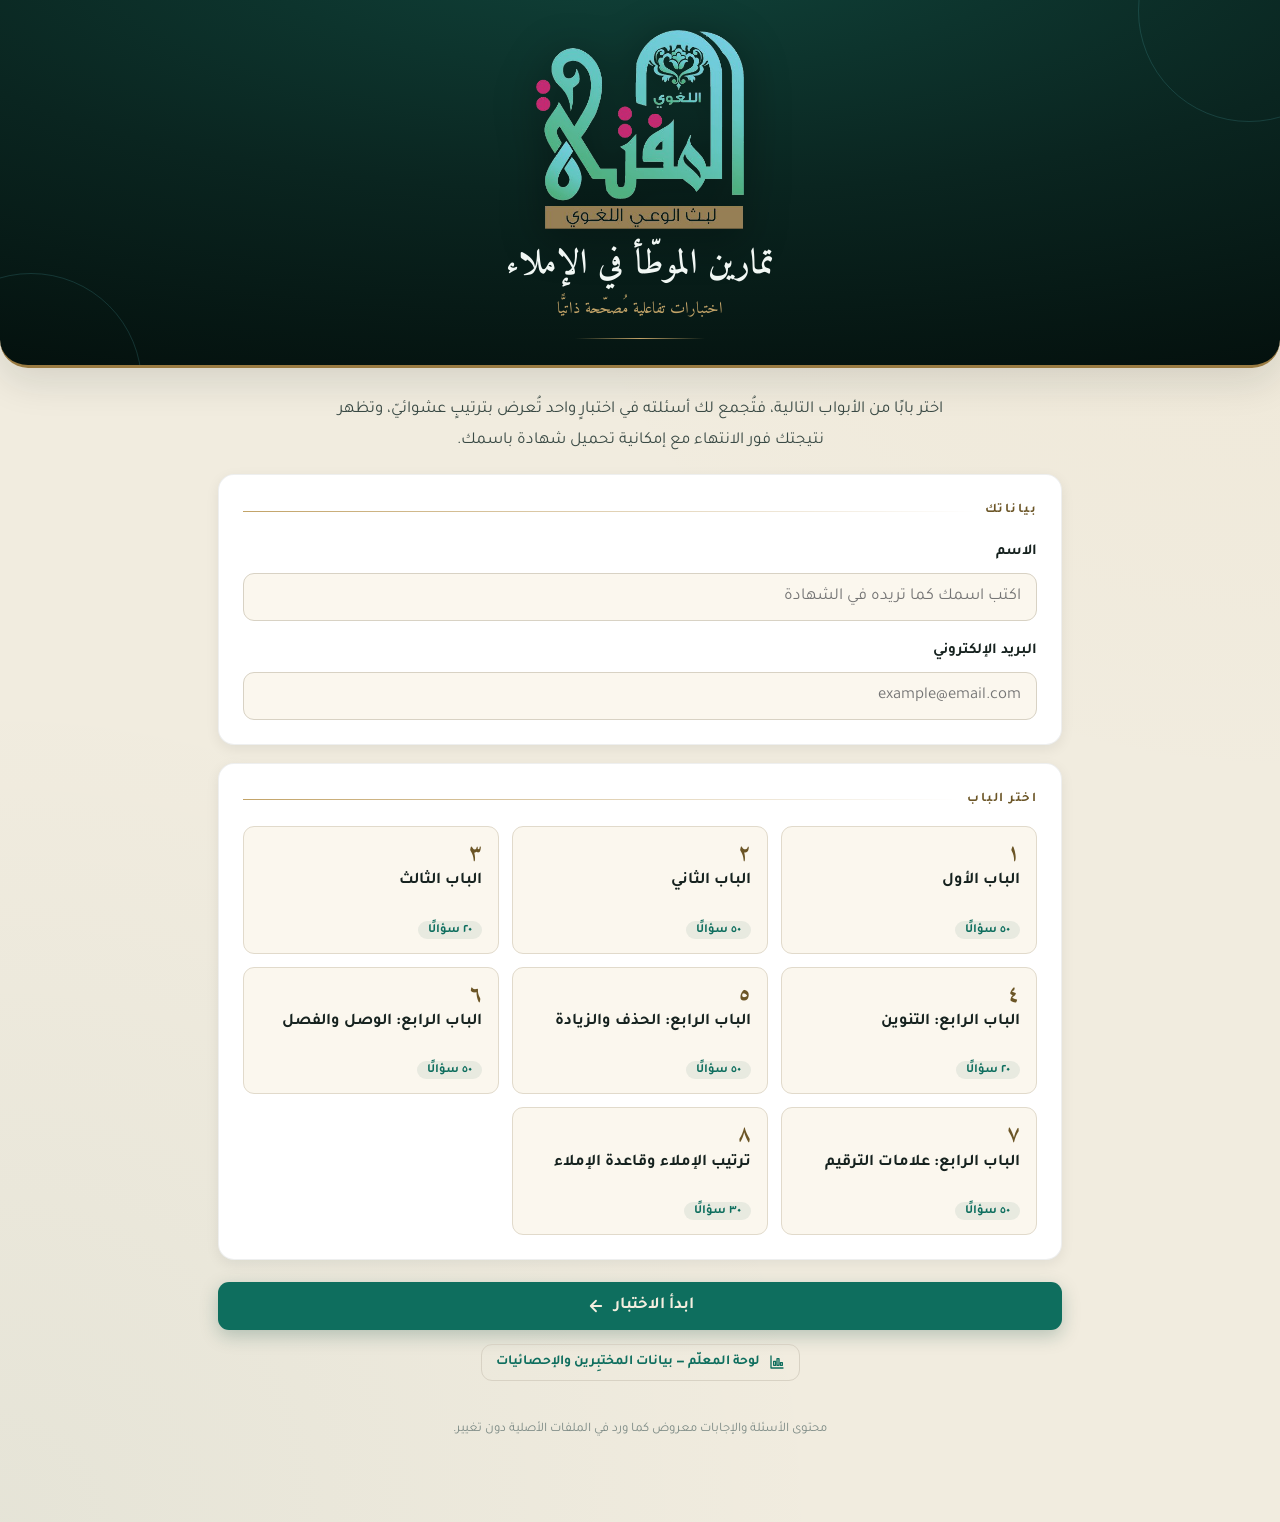
==== index.html @ 59837f28 "Surface cloud save failures and retry unsent results saveAttempt ignored HTTP errors from Supabase (" ====
<!DOCTYPE html>
<html lang="ar" dir="rtl">
<head>
<meta charset="UTF-8">
<meta name="viewport" content="width=device-width, initial-scale=1.0">
<title>اختبارات الموطأ في الإملاء</title>
<link rel="preconnect" href="https://fonts.googleapis.com">
<link rel="preconnect" href="https://fonts.gstatic.com" crossorigin>
<link href="https://fonts.googleapis.com/css2?family=Amiri:ital,wght@0,400;0,700;1,400&family=Tajawal:wght@300;400;500;700;800&display=swap" rel="stylesheet">
<style>
:root{
  --ink:#16221F; --ink-soft:#3A4A45; --muted:#7C8A85;
  --paper:#F1ECDF; --paper-2:#EAE3D2;
  --card:#FFFFFF; --card-warm:#FBF7EE;
  --teal:#0E6E5E; --teal-deep:#0A4D42; --teal-bright:#3BB6B0; --teal-line:rgba(91,196,200,.18);
  --gold:#9A7B42; --gold-soft:#C2A368; --gold-deep:#6B5526;
  --pink:#C2185B; --pink-soft:#E84C8A; --pink-deep:#9C1450;
  --correct:#1E7A52; --correct-bg:#E7F3EC; --correct-line:#BFE0CC;
  --wrong:#B23A30; --wrong-bg:#F8E9E7; --wrong-line:#EBC9C4;
  --ring:rgba(59,182,176,.40);
  --shadow-s:0 4px 14px rgba(16,34,30,.07);
  --shadow-m:0 14px 38px rgba(16,34,30,.12);
  --r:16px; --r-s:11px;
  --font-ui:'Tajawal',system-ui,'Segoe UI',Tahoma,Arial,sans-serif;
  --font-disp:'Amiri','Tajawal',Georgia,serif;
}
*{box-sizing:border-box;margin:0;padding:0}
html{scroll-behavior:smooth}
body{
  font-family:var(--font-ui); background:var(--paper); color:var(--ink);
  line-height:1.85; -webkit-font-smoothing:antialiased; min-height:100vh;
  background-image:radial-gradient(circle at 100% 0,rgba(185,138,46,.05),transparent 40%),radial-gradient(circle at 0 100%,rgba(14,74,64,.05),transparent 42%);
}
.wrap{max-width:880px;margin:0 auto;padding:0 18px 80px}
.screen{display:none;animation:fade .45s ease}
.screen.active{display:block}
@keyframes fade{from{opacity:0;transform:translateY(10px)}to{opacity:1;transform:none}}
@keyframes pop{from{opacity:0;transform:scale(.96)}to{opacity:1;transform:none}}

/* ===== الترويسة / الهيدر المُذهّب ===== */
.masthead{
  background:radial-gradient(120% 130% at 50% -15%,#10433A 0%,#0A2520 52%,#04100D 100%);
  color:#EAF3F0; border-radius:0 0 28px 28px; padding:30px 22px 26px;
  text-align:center; position:relative; overflow:hidden; box-shadow:var(--shadow-m);
  border-bottom:3px solid var(--gold);
}
.masthead::before,.masthead::after{
  content:""; position:absolute; width:220px; height:220px; border:1px solid var(--teal-line);
  border-radius:50%; top:-100px; pointer-events:none;
}
.masthead::before{right:-80px}.masthead::after{left:-80px;top:auto;bottom:-130px}
.brand-logo{width:min(208px,52vw);height:auto;display:block;margin:0 auto 14px;position:relative;z-index:2;filter:drop-shadow(0 8px 22px rgba(0,0,0,.45))}
.masthead h1{font-family:var(--font-disp);font-weight:700;font-size:clamp(1.5rem,4.6vw,2.15rem);letter-spacing:.5px;line-height:1.3;position:relative;z-index:2;color:#F1F7F4}
.masthead .sub{font-family:var(--font-disp);font-size:1.02rem;color:var(--gold-soft);margin-top:6px;position:relative;z-index:2}
.rule-gold{width:130px;height:1px;background:linear-gradient(90deg,transparent,var(--gold-soft),transparent);margin:14px auto 0;position:relative;z-index:2}

/* ===== البطاقات العامة ===== */
.card{background:var(--card);border:1px solid rgba(16,34,30,.07);border-radius:var(--r);box-shadow:var(--shadow-s);padding:24px}
.card+.card{margin-top:18px}
.intro{margin:26px 0 18px;font-size:1.05rem;color:var(--ink-soft);text-align:center;max-width:620px;margin-inline:auto}
.eyebrow{font-size:.82rem;font-weight:700;color:var(--gold-deep);letter-spacing:1.5px;text-transform:none;display:flex;align-items:center;gap:9px;margin-bottom:14px}
.eyebrow::after{content:"";flex:1;height:1px;background:linear-gradient(90deg,var(--gold-soft),transparent)}

/* ===== الحقول ===== */
.field{margin-bottom:16px}
.field:last-child{margin-bottom:0}
.field label{display:block;font-weight:700;font-size:.95rem;margin-bottom:7px;color:var(--ink)}
.field input{
  width:100%;font-family:var(--font-ui);font-size:1.05rem;padding:13px 15px;border:1.5px solid #D8D2C4;
  border-radius:var(--r-s);background:var(--card-warm);color:var(--ink);transition:border-color .2s,box-shadow .2s;
}
.field input:focus{outline:none;border-color:var(--gold);box-shadow:0 0 0 4px var(--ring);background:#fff}
.field input.invalid{border-color:var(--wrong);background:var(--wrong-bg)}
.err{color:var(--wrong);font-size:.85rem;margin-top:6px;display:none;font-weight:500}
.err.show{display:block}

/* ===== شبكة الأبواب ===== */
.chapters{display:grid;grid-template-columns:repeat(auto-fill,minmax(230px,1fr));gap:13px;margin-top:6px}
.chapter{
  text-align:right;border:1.5px solid #E1DACB;background:var(--card-warm);border-radius:var(--r-s);
  padding:16px 16px 14px;cursor:pointer;transition:.2s;position:relative;font-family:var(--font-ui);
}
.chapter:hover{border-color:var(--gold-soft);transform:translateY(-2px);box-shadow:var(--shadow-s)}
.chapter:focus-visible{outline:none;border-color:var(--gold);box-shadow:0 0 0 4px var(--ring)}
.chapter.sel{border-color:var(--teal);background:#fff;box-shadow:0 0 0 3px rgba(14,74,64,.12)}
.chapter .idx{font-family:var(--font-disp);font-size:1.4rem;color:var(--gold-deep);font-weight:700;line-height:1}
.chapter .ttl{font-weight:700;font-size:1.02rem;margin:7px 0 9px;color:var(--ink);min-height:2.4em;display:flex;align-items:flex-start}
.chapter .meta{font-size:.84rem;color:var(--muted);display:flex;gap:8px;flex-wrap:wrap;align-items:center}
.pill{display:inline-flex;align-items:center;gap:4px;background:rgba(14,74,64,.08);color:var(--teal);border-radius:20px;padding:2px 10px;font-size:.78rem;font-weight:700}
.pill.gold{background:rgba(185,138,46,.12);color:var(--gold-deep)}
.chapter .check{position:absolute;top:12px;left:12px;width:22px;height:22px;border-radius:50%;background:var(--teal);color:#fff;display:none;align-items:center;justify-content:center;font-size:13px}
.chapter.sel .check{display:flex}

/* ===== الأزرار ===== */
.btn{font-family:var(--font-ui);font-weight:700;font-size:1.05rem;border:none;border-radius:var(--r-s);padding:14px 26px;cursor:pointer;transition:.2s;display:inline-flex;align-items:center;justify-content:center;gap:9px}
.btn:disabled{opacity:.45;cursor:not-allowed}
.btn-primary{background:var(--teal);color:#F4EEDF;box-shadow:0 6px 18px rgba(14,74,64,.25)}
.btn-primary:not(:disabled):hover{background:var(--teal-deep);transform:translateY(-2px)}
.btn-gold{background:linear-gradient(135deg,var(--gold) 0%,var(--gold-deep) 100%);color:#fff;box-shadow:0 6px 18px rgba(154,123,66,.3)}
.btn-gold:hover{transform:translateY(-2px);filter:brightness(1.05)}
.btn-pink{background:linear-gradient(135deg,var(--pink-soft) 0%,var(--pink) 58%,var(--pink-deep) 100%);color:#fff;box-shadow:0 6px 18px rgba(194,24,91,.32)}
.btn-pink:not(:disabled):hover{transform:translateY(-2px);filter:brightness(1.05)}
.btn-ghost{background:transparent;color:var(--teal);border:1.5px solid #D8D2C4}
.btn-ghost:not(:disabled):hover{border-color:var(--teal);background:rgba(14,74,64,.05)}
.btn-block{width:100%}
.start-bar{margin-top:22px}

/* ===== شريط الاختبار العلوي ===== */
.exam-top{position:sticky;top:0;z-index:30;background:rgba(241,236,223,.92);backdrop-filter:blur(8px);padding:14px 0 12px;margin:0 -18px 18px;border-bottom:1px solid rgba(16,34,30,.08)}
.exam-top-inner{max-width:880px;margin:0 auto;padding:0 18px}
.exam-top-row{display:flex;align-items:center;justify-content:space-between;gap:12px;margin-bottom:10px}
.exam-name{font-weight:800;color:var(--teal);font-size:1.02rem;display:flex;align-items:center;gap:8px;min-width:0}
.exam-name span{white-space:nowrap;overflow:hidden;text-overflow:ellipsis}
.counter{font-weight:700;color:var(--ink-soft);font-size:.95rem;white-space:nowrap;font-variant-numeric:tabular-nums}
.counter b{color:var(--pink-deep)}
.pbar{height:7px;background:#E1DACB;border-radius:20px;overflow:hidden}
.pbar > i{display:block;height:100%;width:0;background:linear-gradient(90deg,var(--pink-soft),var(--pink));border-radius:20px;transition:width .4s ease}
.palette-toggle{background:transparent;border:1.5px solid #D8D2C4;border-radius:9px;padding:7px 12px;font-family:var(--font-ui);font-weight:700;font-size:.85rem;color:var(--teal);cursor:pointer;display:inline-flex;gap:6px;align-items:center}
.palette-toggle:hover{border-color:var(--teal)}

/* ===== لوحة الأسئلة ===== */
.palette{display:none;background:var(--card);border:1px solid rgba(16,34,30,.08);border-radius:var(--r-s);padding:14px;margin-bottom:16px;box-shadow:var(--shadow-s)}
.palette.open{display:block;animation:pop .25s ease}
.palette-grid{display:grid;grid-template-columns:repeat(auto-fill,minmax(40px,1fr));gap:8px}
.pnum{aspect-ratio:1;border:1.5px solid #DCD6C7;background:var(--card-warm);border-radius:9px;font-family:var(--font-ui);font-weight:700;color:var(--ink-soft);cursor:pointer;font-size:.9rem;transition:.15s}
.pnum:hover{border-color:var(--gold)}
.pnum.done{background:var(--teal);color:#fff;border-color:var(--teal)}
.pnum.cur{box-shadow:0 0 0 3px rgba(194,24,91,.32);border-color:var(--pink)}
.palette-legend{display:flex;gap:16px;margin-top:12px;font-size:.8rem;color:var(--muted);flex-wrap:wrap}
.palette-legend i{display:inline-block;width:13px;height:13px;border-radius:4px;vertical-align:-2px;margin-left:5px}

/* ===== بطاقة السؤال ===== */
.q-card{animation:fade .35s ease}
.q-head{display:flex;align-items:center;gap:10px;margin-bottom:16px;flex-wrap:wrap}
.q-badge{font-size:.78rem;font-weight:700;padding:3px 11px;border-radius:20px}
.q-badge.type{background:#EEE9DC;color:var(--ink-soft)}
.q-text{font-size:1.22rem;font-weight:500;color:var(--ink);line-height:1.95;margin-bottom:22px}
.options{display:flex;flex-direction:column;gap:11px}
.opt{
  display:flex;align-items:center;gap:13px;text-align:right;width:100%;border:1.5px solid #DCD6C7;
  background:var(--card-warm);border-radius:var(--r-s);padding:15px 16px;cursor:pointer;font-family:var(--font-ui);
  font-size:1.06rem;color:var(--ink);transition:.18s;line-height:1.6;
}
.opt:hover{border-color:var(--gold-soft);background:#fff}
.opt:focus-visible{outline:none;border-color:var(--gold);box-shadow:0 0 0 4px var(--ring)}
.opt .mark{flex:0 0 24px;width:24px;height:24px;border:2px solid #C9C2B0;border-radius:50%;display:flex;align-items:center;justify-content:center;transition:.18s}
.opt.sel{border-color:var(--teal);background:#fff;box-shadow:0 0 0 3px rgba(14,74,64,.1)}
.opt.sel .mark{border-color:var(--teal);background:var(--teal)}
.opt.sel .mark::after{content:"";width:9px;height:9px;border-radius:50%;background:#fff}
.opt .txt{flex:1}
.nav{display:flex;gap:12px;margin-top:24px}
.nav .btn{flex:1}

/* ===== النتيجة ===== */
.result-hero{text-align:center;padding:30px 22px}
.gauge{width:190px;height:190px;margin:6px auto 16px;position:relative}
.gauge svg{transform:rotate(-90deg)}
.gauge-track{fill:none;stroke:#E4DDCD;stroke-width:14}
.gauge-fill{fill:none;stroke-width:14;stroke-linecap:round;transition:stroke-dashoffset 1.3s cubic-bezier(.22,1,.36,1)}
.gauge-center{position:absolute;inset:0;display:flex;flex-direction:column;align-items:center;justify-content:center}
.gauge-pct{font-family:var(--font-disp);font-weight:700;font-size:2.7rem;line-height:1;color:var(--ink)}
.gauge-lbl{font-size:.85rem;color:var(--muted);margin-top:3px}
.grade-tag{display:inline-block;font-family:var(--font-disp);font-weight:700;font-size:1.55rem;padding:6px 26px;border-radius:30px;margin-top:4px}
.grade-pass{background:var(--correct-bg);color:var(--correct);border:1.5px solid var(--correct-line)}
.grade-fail{background:var(--wrong-bg);color:var(--wrong);border:1.5px solid var(--wrong-line)}
.result-name{font-family:var(--font-disp);font-size:1.3rem;margin-top:16px;color:var(--ink-soft)}
.result-name b{color:var(--teal)}
.stats{display:grid;grid-template-columns:repeat(auto-fit,minmax(120px,1fr));gap:13px;margin-top:24px}
.stat{background:var(--card-warm);border:1px solid #E6DFD0;border-radius:var(--r-s);padding:16px 12px;text-align:center}
.stat .n{font-family:var(--font-disp);font-weight:700;font-size:1.7rem;color:var(--teal);line-height:1}
.stat.ok .n{color:var(--correct)}.stat.no .n{color:var(--wrong)}
.stat .l{font-size:.83rem;color:var(--muted);margin-top:6px}
.result-actions{display:flex;gap:12px;flex-wrap:wrap;margin-top:26px}
.result-actions .btn{flex:1;min-width:180px}

/* ===== المراجعة ===== */
.review-h{margin:30px 0 14px}
.rev{border:1.5px solid #E1DACB;border-radius:var(--r-s);margin-bottom:12px;overflow:hidden;background:var(--card)}
.rev-q{padding:15px 16px;display:flex;gap:11px;align-items:flex-start;font-weight:500;line-height:1.8}
.rev-q .ic{flex:0 0 24px;width:24px;height:24px;border-radius:50%;display:flex;align-items:center;justify-content:center;color:#fff;font-size:14px;margin-top:3px}
.rev.correct .ic{background:var(--correct)} .rev.wrong .ic{background:var(--wrong)}
.rev-q .qn{color:var(--muted);font-weight:700;margin-left:4px}
.rev-opts{padding:0 16px 15px 51px;display:flex;flex-direction:column;gap:7px}
.rev-opt{padding:9px 13px;border-radius:9px;font-size:.98rem;border:1px solid transparent;line-height:1.6}
.rev-opt.c{background:var(--correct-bg);border-color:var(--correct-line);color:#155c3d;font-weight:500}
.rev-opt.w{background:var(--wrong-bg);border-color:var(--wrong-line);color:#8f2c24}
.rev-opt .tag{font-size:.76rem;font-weight:700;float:left;margin-right:8px;opacity:.85}
.rev-opt.n{color:var(--ink-soft)}

/* ===== مشروط ===== */
.modal-bg{position:fixed;inset:0;background:rgba(9,50,41,.55);backdrop-filter:blur(3px);display:none;align-items:center;justify-content:center;z-index:100;padding:20px}
.modal-bg.open{display:flex;animation:fade .25s}
.modal{background:#fff;border-radius:var(--r);max-width:420px;width:100%;padding:26px;text-align:center;box-shadow:var(--shadow-m);animation:pop .3s}
.modal h3{font-family:var(--font-disp);font-size:1.4rem;margin-bottom:10px;color:var(--ink)}
.modal p{color:var(--ink-soft);margin-bottom:20px}
.modal .row{display:flex;gap:11px}.modal .row .btn{flex:1}

footer{text-align:center;color:var(--muted);font-size:.82rem;margin-top:34px;padding:0 18px}
.cert-canvas{display:none}

@media (max-width:560px){
  .card{padding:18px}
  .q-text{font-size:1.12rem}
  .opt{font-size:1rem;padding:13px 14px}
  .nav{flex-direction:column-reverse}
  .result-actions .btn{min-width:100%}
}
@media (prefers-reduced-motion:reduce){
  *{animation:none!important;transition:none!important;scroll-behavior:auto!important}
}

/* ===== لوحة المختبِرين والإحصائيات ===== */
.gate{max-width:440px;margin:34px auto 0}
.stats-toolbar{display:flex;flex-wrap:wrap;gap:10px;align-items:center;margin:26px 0 8px}
.dash-input{font-family:var(--font-ui);font-size:.92rem;border:1px solid rgba(16,34,30,.16);background:var(--card);border-radius:10px;padding:9px 12px;color:var(--ink);min-width:0}
#stats-search{flex:1 1 180px}
.btn-sm{padding:9px 14px;font-size:.86rem}
.chip{font-size:.78rem;font-weight:700;padding:6px 12px;border-radius:999px;white-space:nowrap;border:1px solid transparent}
.chip-ok{background:var(--correct-bg);color:var(--correct);border-color:var(--correct-line)}
.chip-warn{background:#FBF3E0;color:var(--gold-deep);border-color:var(--gold-soft)}
.stats-note{font-size:.9rem;color:var(--muted);min-height:6px;margin:6px 2px}
.stats-note.err{color:var(--wrong)}
.kpi-grid{display:grid;grid-template-columns:repeat(auto-fit,minmax(140px,1fr));gap:12px;margin-top:14px}
.kpi{background:var(--card);border:1px solid rgba(16,34,30,.07);border-radius:var(--r-s);box-shadow:var(--shadow-s);padding:16px 14px;text-align:center}
.kpi-n{font-family:var(--font-disp);font-weight:700;font-size:1.7rem;color:var(--teal-deep);line-height:1.2}
.kpi-l{font-size:.82rem;color:var(--muted);margin-top:2px}
.bar-row{display:grid;grid-template-columns:minmax(86px,1.3fr) 2fr minmax(104px,auto);gap:10px;align-items:center;margin:10px 0}
.bar-lbl{font-size:.86rem;color:var(--ink-soft);white-space:nowrap;overflow:hidden;text-overflow:ellipsis}
.bar-track{background:var(--paper-2);border-radius:999px;height:12px;overflow:hidden}
.bar-track>i{display:block;height:100%;background:linear-gradient(90deg,var(--teal),var(--teal-bright));border-radius:999px;transition:width .6s ease}
.bar-val{font-size:.8rem;color:var(--muted);white-space:nowrap;text-align:left}
.table-scroll{overflow-x:auto;-webkit-overflow-scrolling:touch;border-radius:var(--r-s)}
.dash-table{width:100%;border-collapse:collapse;font-size:.88rem;min-width:660px}
.dash-table th,.dash-table td{padding:10px 12px;text-align:right;border-bottom:1px solid rgba(16,34,30,.08)}
.dash-table th{font-size:.78rem;color:var(--gold-deep);font-weight:700;background:var(--card-warm);white-space:nowrap}
.dash-table tbody tr:hover{background:var(--card-warm)}
.nowrap{white-space:nowrap}
.muted-row{color:var(--muted);text-align:center;padding:18px}
</style>
</head>
<body>

<!-- ================= شاشة البدء ================= -->
<div class="screen active" id="screen-start">
  <header class="masthead">
    <img class="brand-logo" id="brand-logo-1" alt="شعار المفتاح اللغوي">
    <h1>تمارين الموطّأ في الإملاء</h1>
    <div class="sub">اختبارات تفاعلية مُصحّحة ذاتيًّا</div>
    <div class="rule-gold"></div>
  </header>

  <div class="wrap">
    <p class="intro">اختر بابًا من الأبواب التالية، فتُجمع لك أسئلته في اختبارٍ واحد تُعرض بترتيبٍ عشوائيّ، وتظهر نتيجتك فور الانتهاء مع إمكانية تحميل شهادة باسمك.</p>

    <div class="card">
      <div class="eyebrow">بياناتك</div>
      <div class="field">
        <label for="in-name">الاسم</label>
        <input type="text" id="in-name" placeholder="اكتب اسمك كما تريده في الشهادة" autocomplete="name">
        <div class="err" id="err-name">يلزم إدخال الاسم.</div>
      </div>
      <div class="field">
        <label for="in-email">البريد الإلكتروني</label>
        <input type="email" id="in-email" placeholder="example@email.com" autocomplete="email" dir="ltr" style="text-align:right">
        <div class="err" id="err-email">أدخل بريدًا إلكترونيًّا صحيحًا.</div>
      </div>
    </div>

    <div class="card" style="margin-top:18px">
      <div class="eyebrow">اختر الباب</div>
      <div class="chapters" id="chapters"></div>
      <div class="err" id="err-chapter" style="margin-top:12px">اختر بابًا للبدء.</div>
    </div>

    <div class="start-bar">
      <button class="btn btn-primary btn-block" id="btn-start">
        ابدأ الاختبار
        <svg width="18" height="18" viewBox="0 0 24 24" fill="none" stroke="currentColor" stroke-width="2.4" stroke-linecap="round" stroke-linejoin="round"><path d="M19 12H5M12 5l-7 7 7 7"/></svg>
      </button>
    </div>
    <div style="text-align:center;margin-top:14px">
      <button class="btn btn-ghost btn-sm" id="btn-open-stats">
        <svg width="16" height="16" viewBox="0 0 24 24" fill="none" stroke="currentColor" stroke-width="2" stroke-linecap="round" stroke-linejoin="round"><path d="M3 3v18h18"/><rect x="7" y="11" width="3" height="6"/><rect x="12" y="7" width="3" height="10"/><rect x="17" y="13" width="3" height="4"/></svg>
        لوحة المعلّم — بيانات المختبِرين والإحصائيات
      </button>
    </div>
    <footer>محتوى الأسئلة والإجابات معروض كما ورد في الملفات الأصلية دون تغيير.</footer>
  </div>
</div>

<!-- ================= شاشة الاختبار ================= -->
<div class="screen" id="screen-exam">
  <div class="exam-top">
    <div class="exam-top-inner">
      <div class="exam-top-row">
        <div class="exam-name"><svg width="18" height="18" viewBox="0 0 24 24" fill="none" stroke="var(--gold)" stroke-width="2"><path d="M4 19.5A2.5 2.5 0 0 1 6.5 17H20"/><path d="M6.5 2H20v20H6.5A2.5 2.5 0 0 1 4 19.5v-15A2.5 2.5 0 0 1 6.5 2z"/></svg><span id="exam-title"></span></div>
        <button class="palette-toggle" id="palette-toggle">
          <svg width="15" height="15" viewBox="0 0 24 24" fill="none" stroke="currentColor" stroke-width="2.2"><rect x="3" y="3" width="7" height="7" rx="1"/><rect x="14" y="3" width="7" height="7" rx="1"/><rect x="3" y="14" width="7" height="7" rx="1"/><rect x="14" y="14" width="7" height="7" rx="1"/></svg>
          الأسئلة
        </button>
      </div>
      <div class="exam-top-row" style="margin-bottom:8px">
        <div class="counter">السؤال <b id="q-cur">1</b> من <span id="q-total">1</span></div>
        <div class="counter" style="color:var(--muted)">أُجيب عن <span id="q-done">0</span></div>
      </div>
      <div class="pbar"><i id="pbar-fill"></i></div>
    </div>
  </div>

  <div class="wrap">
    <div class="palette" id="palette">
      <div class="palette-grid" id="palette-grid"></div>
      <div class="palette-legend">
        <span><i style="background:var(--teal)"></i>مُجاب عنه</span>
        <span><i style="background:var(--card-warm);border:1.5px solid #DCD6C7"></i>لم يُجَب</span>
      </div>
    </div>

    <div class="card q-card" id="q-card"></div>

    <div class="nav">
      <button class="btn btn-ghost" id="btn-prev">
        <svg width="17" height="17" viewBox="0 0 24 24" fill="none" stroke="currentColor" stroke-width="2.4" stroke-linecap="round" stroke-linejoin="round"><path d="M5 12h14M12 5l7 7-7 7"/></svg>
        السابق
      </button>
      <button class="btn btn-primary" id="btn-next">
        التالي
        <svg width="17" height="17" viewBox="0 0 24 24" fill="none" stroke="currentColor" stroke-width="2.4" stroke-linecap="round" stroke-linejoin="round"><path d="M19 12H5M12 5l-7 7 7 7"/></svg>
      </button>
    </div>
  </div>
</div>

<!-- ================= شاشة النتيجة ================= -->
<div class="screen" id="screen-result">
  <header class="masthead">
    <img class="brand-logo" id="brand-logo-2" alt="شعار المفتاح اللغوي">
    <h1>نتيجة الاختبار</h1>
    <div class="sub" id="result-chapter"></div>
    <div class="rule-gold"></div>
  </header>

  <div class="wrap">
    <div class="card result-hero">
      <div class="gauge">
        <svg viewBox="0 0 200 200" width="190" height="190">
          <circle class="gauge-track" cx="100" cy="100" r="86"/>
          <circle class="gauge-fill" id="gauge-fill" cx="100" cy="100" r="86"/>
        </svg>
        <div class="gauge-center">
          <div class="gauge-pct" id="res-pct">0%</div>
          <div class="gauge-lbl">النسبة المئوية</div>
        </div>
      </div>
      <div><span class="grade-tag" id="res-grade"></span></div>
      <div class="result-name">أحسنت يا <b id="res-name"></b></div>

      <div class="stats">
        <div class="stat ok"><div class="n" id="st-correct">0</div><div class="l">إجابة صحيحة</div></div>
        <div class="stat no"><div class="n" id="st-wrong">0</div><div class="l">إجابة خاطئة</div></div>
        <div class="stat"><div class="n" id="st-total">0</div><div class="l">مجموع الأسئلة</div></div>
      </div>

      <div class="result-actions">
        <button class="btn btn-pink" id="btn-cert">
          <svg width="18" height="18" viewBox="0 0 24 24" fill="none" stroke="currentColor" stroke-width="2" stroke-linecap="round" stroke-linejoin="round"><path d="M21 15v4a2 2 0 0 1-2 2H5a2 2 0 0 1-2-2v-4"/><path d="M7 10l5 5 5-5"/><path d="M12 15V3"/></svg>
          تحميل الشهادة
        </button>
        <button class="btn btn-ghost" id="btn-restart">
          <svg width="17" height="17" viewBox="0 0 24 24" fill="none" stroke="currentColor" stroke-width="2.2" stroke-linecap="round" stroke-linejoin="round"><path d="M3 2v6h6"/><path d="M3 13a9 9 0 1 0 3-7.7L3 8"/></svg>
          اختبار باب آخر
        </button>
      </div>
    </div>

    <h2 class="review-h eyebrow">مراجعة الإجابات</h2>
    <div id="review"></div>
    <footer>أُصدرت هذه النتيجة بناءً على إجاباتك في هذه الجلسة.</footer>
  </div>
</div>

<!-- ================= لوحة المختبِرين والإحصائيات ================= -->
<div class="screen" id="screen-stats">
  <header class="masthead">
    <h1>لوحة المختبِرين والإحصائيات</h1>
    <div class="sub">سجلّ من أدّوا الاختبار ونتائجهم</div>
    <div class="rule-gold"></div>
  </header>

  <div class="wrap">
    <!-- بوابة الرمز السري -->
    <div class="card gate" id="stats-gate">
      <div class="eyebrow">دخول المعلّم</div>
      <p class="intro" style="margin:6px 0 16px">هذه اللوحة خاصّة بالمعلّم. أدخل الرمز السري للاطّلاع على بيانات المختبِرين.</p>
      <div class="field">
        <label for="gate-pass">الرمز السري</label>
        <input type="password" id="gate-pass" placeholder="••••" autocomplete="off" inputmode="numeric">
        <div class="err" id="gate-err">رمز غير صحيح.</div>
      </div>
      <button class="btn btn-primary btn-block" id="gate-unlock">دخول</button>
      <div style="text-align:center;margin-top:12px"><button class="btn btn-ghost btn-sm" id="stats-back">رجوع إلى الاختبار</button></div>
    </div>

    <!-- المحتوى -->
    <div id="stats-body" style="display:none">
      <div class="stats-toolbar">
        <span class="chip" id="conn-chip">…</span>
        <input class="dash-input" id="stats-search" placeholder="بحث بالاسم أو البريد">
        <select class="dash-input" id="stats-chapter"><option value="">كل الأبواب</option></select>
        <button class="btn btn-ghost btn-sm" id="stats-refresh">تحديث</button>
        <button class="btn btn-ghost btn-sm" id="stats-export">تصدير CSV</button>
        <button class="btn btn-ghost btn-sm" id="stats-back2">رجوع</button>
      </div>
      <div class="stats-note" id="stats-note"></div>

      <div class="kpi-grid" id="kpi-grid"></div>

      <div class="card" style="margin-top:18px">
        <div class="eyebrow">متوسّط النسبة حسب الباب</div>
        <div id="chapter-bars"></div>
      </div>

      <div class="card" style="margin-top:18px">
        <div class="eyebrow">سجلّ المختبِرين (<span id="rows-count">٠</span>)</div>
        <div class="table-scroll">
          <table class="dash-table">
            <thead><tr><th>#</th><th>الاسم</th><th>البريد</th><th>الباب</th><th>صحيح/الكل</th><th>النسبة</th><th>التقدير</th><th>التاريخ</th></tr></thead>
            <tbody id="dash-tbody"></tbody>
          </table>
        </div>
      </div>
      <footer>تُحدَّث البيانات من قاعدة بياناتك السحابية. احرص على سرّية الرمز.</footer>
    </div>
  </div>
</div>

<!-- مشروط تأكيد الإنهاء -->
<div class="modal-bg" id="modal-finish">
  <div class="modal">
    <h3>إنهاء الاختبار؟</h3>
    <p id="modal-msg">هل أنت متأكد من إنهاء الاختبار وعرض النتيجة؟</p>
    <div class="row">
      <button class="btn btn-ghost" id="modal-cancel">متابعة الحل</button>
      <button class="btn btn-primary" id="modal-confirm">إنهاء وعرض النتيجة</button>
    </div>
  </div>
</div>

<canvas class="cert-canvas" id="cert-canvas"></canvas>

<script>
/* ============ البيانات (محقونة من الملفات الأصلية) ============ */
const EXAM_DATA = [{"title": "الباب الأول", "questions": [{"q": "القاعدة العامة في \"الهمزة المتصدرة\" (في أول الكلمة) أنها تُكتب دائماً على:", "type": "اختيار من متعدد", "level": "سهل", "options": ["ألف مطلقاً", "واو إذا كانت مضمومة", "السطر إذا سبقت بحرف"], "correct": "ألف مطلقاً"}, {"q": "(تطبيق خارجي) عند كتابة كلمة (إكرام)، رُسمت الهمزة تحت الألف لأن حركتها:", "type": "اختيار من متعدد", "level": "سهل", "options": ["الفتحة", "الكسرة", "السكون"], "correct": "الكسرة"}, {"q": "(تطبيق خارجي) كلمة (أُخت) تبدأ بهمزة قطع، وتُكتب فوق الألف لأن حركتها:", "type": "اختيار من متعدد", "level": "سهل", "options": ["الضمة", "الفتحة", "الكسرة"], "correct": "الضمة"}, {"q": "(تطبيق خارجي) عند دخول \"لام الجر\" على كلمة (لِأَب) فإن الهمزة:", "type": "اختيار من متعدد", "level": "سهل", "options": ["تُرسم على نبرة (لئب)", "تبقى على الألف (لِأَب)", "تحذف (لب)"], "correct": "تبقى على الألف (لِأَب)"}, {"q": "القاعدة الأساسية في كتابة \"الهمزة المتوسطة\" هي النظر إلى:", "type": "اختيار من متعدد", "level": "سهل", "options": ["حركة الهمزة فقط", "حركة الحرف الذي قبلها فقط", "حركة الهمزة وحركة ما قبلها"], "correct": "حركة الهمزة وحركة ما قبلها"}, {"q": "عند الموازنة بين الحركات لرسم الهمزة المتوسطة، فإن أقوى الحركات هي:", "type": "اختيار من متعدد", "level": "سهل", "options": ["الضمة", "الفتحة", "الكسرة"], "correct": "الكسرة"}, {"q": "(تطبيق خارجي) في كلمة (سُئِل)، رُسمت الهمزة على الياء (نبرة) لأن الحركة الأقوى هي:", "type": "اختيار من متعدد", "level": "سهل", "options": ["الكسرة", "الضمة", "الفتحة"], "correct": "الكسرة"}, {"q": "(تطبيق خارجي) كلمة (فَأْس) رُسمت همزتها المتوسطة على الألف لأن:", "type": "اختيار من متعدد", "level": "سهل", "options": ["الفتحة أقوى من السكون", "السكون أقوى من الفتحة", "الهمزة مفتوحة وما قبلها مضموم"], "correct": "الفتحة أقوى من السكون"}, {"q": "(تطبيق خارجي) كلمة (مُؤْمِن) كُتبت همزتها على الواو، لأن الحركة الأقوى بين الضمة والسكون هي:", "type": "اختيار من متعدد", "level": "سهل", "options": ["السكون", "الضمة", "الفتحة"], "correct": "الضمة"}, {"q": "القاعدة في \"الهمزة المتطرفة\" (آخر الكلمة) أنها تُكتب بحسب:", "type": "اختيار من متعدد", "level": "سهل", "options": ["حركة الهمزة نفسها", "حركة الحرف الذي قبلها", "أقوى الحركتين"], "correct": "حركة الحرف الذي قبلها"}, {"q": "(تطبيق خارجي) كلمة (شاطِئ) كُتبت همزتها المتطرفة على الياء لأن ما قبلها:", "type": "اختيار من متعدد", "level": "سهل", "options": ["مكسور", "ساكن", "مفتوح"], "correct": "مكسور"}, {"q": "(تطبيق خارجي) كلمة (تَباطُؤ) كُتبت همزتها المتطرفة على الواو لأن ما قبلها:", "type": "اختيار من متعدد", "level": "سهل", "options": ["مضموم", "مفتوح", "ساكن"], "correct": "مضموم"}, {"q": "إذا اجتمعت همزة مفتوحة بعدها ألف في أول الكلمة (مثل: أَ + ا)، فإنها تقلب:", "type": "اختيار من متعدد", "level": "سهل", "options": ["همزة على السطر", "مدة (آ)", "واواً"], "correct": "مدة (آ)"}, {"q": "(تطبيق خارجي) تُكتب الهمزة في كلمة (سماء) على السطر لأنها متطرفة وما قبلها ساكن.", "type": "صواب أو خطأ", "level": "سهل", "options": ["صواب", "خطأ"], "correct": "صواب"}, {"q": "دخول \"لام الابتداء\" على الهمزة المتصدرة (مثل: لَأَنت) يغيّر حكمها وتصبح همزة متوسطة.", "type": "صواب أو خطأ", "level": "سهل", "options": ["صواب", "خطأ"], "correct": "خطأ"}, {"q": "(تطبيق خارجي) كلمة (قرَأ) كُتبت همزتها على الألف لأن ما قبلها مفتوح.", "type": "صواب أو خطأ", "level": "سهل", "options": ["صواب", "خطأ"], "correct": "صواب"}, {"q": "(تطبيق خارجي) كلمة (يَأْكُل) كُتبت على الألف لأن الفتحة أقوى من السكون.", "type": "صواب أو خطأ", "level": "سهل", "options": ["صواب", "خطأ"], "correct": "صواب"}, {"q": "الترتيب الصحيح لقوة الحركات تنازلياً هو: الكسرة، ثم الفتحة، ثم الضمة، ثم السكون.", "type": "صواب أو خطأ", "level": "سهل", "options": ["صواب", "خطأ"], "correct": "خطأ"}, {"q": "(تطبيق خارجي) كلمة (بُطْء) تُكتب همزتها على السطر لأن ما قبلها حرف ساكن صحيح.", "type": "صواب أو خطأ", "level": "سهل", "options": ["صواب", "خطأ"], "correct": "صواب"}, {"q": "الهمزة المتصدرة المفتوحة أو المضمومة تكتب فوق الألف، والمكسورة تكتب تحت الألف.", "type": "صواب أو خطأ", "level": "سهل", "options": ["صواب", "خطأ"], "correct": "صواب"}, {"q": "(تطبيق خارجي) كلمة (القرآن) تحتوي على مدة أصلها همزة بعدها ألف.", "type": "صواب أو خطأ", "level": "سهل", "options": ["صواب", "خطأ"], "correct": "صواب"}, {"q": "(تطبيق خارجي) كلمة (رَؤُوف) كُتبت على الواو لأن الضمة أقوى من الفتحة.", "type": "صواب أو خطأ", "level": "سهل", "options": ["صواب", "خطأ"], "correct": "صواب"}, {"q": "إذا كان الحرف الذي قبل الهمزة المتطرفة مضموماً، كُتبت الهمزة على الألف.", "type": "صواب أو خطأ", "level": "سهل", "options": ["صواب", "خطأ"], "correct": "خطأ"}, {"q": "حروف العطف (الواو، الفاء) إذا دخلت على الهمزة المتصدرة (مثل: وَأَكرم) تُخرجها عن حكم التصدر وتصبح متوسطة.", "type": "صواب أو خطأ", "level": "سهل", "options": ["صواب", "خطأ"], "correct": "خطأ"}, {"q": "(تطبيق خارجي) كلمة (بِئْر) كُتبت على الياء لأن السكون أقوى من الكسرة.", "type": "صواب أو خطأ", "level": "سهل", "options": ["صواب", "خطأ"], "correct": "خطأ"}, {"q": "كلمة (لِئَلَّا) تُعد استثناءً من قاعدة الهمزة المتصدرة، وعوملت معاملة:", "type": "اختيار من متعدد", "level": "عالي", "options": ["الهمزة المتطرفة", "الهمزة المتوسطة", "همزة الوصل"], "correct": "الهمزة المتوسطة"}, {"q": "(تطبيق خارجي) كلمة (هؤلاء) رُسمت همزتها الأولى على الواو (هَؤُلاء) رغم أنها متصدرة في الأصل (ها + أُولاء). السبب:", "type": "اختيار من متعدد", "level": "عالي", "options": ["أنها عوملت معاملة المتوسطة", "لأن ما قبلها ساكن", "لكثرة الاستعمال"], "correct": "أنها عوملت معاملة المتوسطة"}, {"q": "(تطبيق خارجي) كلمة (هَيْئَة) كُتبت همزتها على الياء (نبرة) رغم أنها مفتوحة بعد سكون. والسبب وفق الكتاب:", "type": "اختيار من متعدد", "level": "عالي", "options": ["لأن السكون قبلها \"ياء\"", "لأنها مكسورة في النطق", "لأن الفتحة أقوى"], "correct": "لأن السكون قبلها \"ياء\""}, {"q": "(تطبيق خارجي) كلمة (مُرُوءَة) كُتبت همزتها المتوسطة المفتوحة على السطر لأنها:", "type": "اختيار من متعدد", "level": "عالي", "options": ["سُبقت بواو ساكنة (مد)", "سُبقت بضمة", "سُبقت بفتحة"], "correct": "سُبقت بواو ساكنة (مد)"}, {"q": "(تطبيق خارجي) كلمة (تَسَاءَل) كُتبت همزتها على السطر لأنها مفتوحة وسُبقت بـ:", "type": "اختيار من متعدد", "level": "عالي", "options": ["حرف صحيح ساكن", "ألف (حرف مد)", "واو (حرف مد)"], "correct": "ألف (حرف مد)"}, {"q": "(تطبيق خارجي) كلمة (مَسْؤُول) كُتبت على الواو وفقاً لقاعدة الكتاب لأن:", "type": "اختيار من متعدد", "level": "عالي", "options": ["الضمة أقوى من السكون", "كراهة توالي الأمثال", "الهمزة مضمومة بعدها واو"], "correct": "الضمة أقوى من السكون"}, {"q": "(تطبيق خارجي) الهمزة في كلمة (يقرَؤُون) صارت متوسطة بعد أن كانت متطرفة، وكُتبت على الواو لأن:", "type": "اختيار من متعدد", "level": "عالي", "options": ["الضمة أقوى من الفتحة", "الفتحة أقوى من الضمة", "الواو تناسب الجمع"], "correct": "الضمة أقوى من الفتحة"}, {"q": "(تطبيق خارجي) كلمة (شَيْء) همزتها متطرفة، عند تنوينها بالفتح (شيئاً) تُرسم على نبرة (ياء). السبب:", "type": "اختيار من متعدد", "level": "عالي", "options": ["لأنها صارت متوسطة حكماً", "لأن ما قبلها يتصل بما بعدها", "لأن الفتحة أقوى"], "correct": "لأن ما قبلها يتصل بما بعدها"}, {"q": "(تطبيق خارجي) كلمة (جَزَاءً) بتنوين النصب لا نضع بعدها ألفاً (جزاءاً) والسبب:", "type": "اختيار من متعدد", "level": "عالي", "options": ["لأن الهمزة لا تقع بين ألفين", "لأن الهمزة مفتوحة", "لأن التنوين ثقيل"], "correct": "لأن الهمزة لا تقع بين ألفين"}, {"q": "(تطبيق خارجي) في جمع كلمة (مَأْكَل) نقول (مَآكِل). رُسمت المدة لأن الأصل:", "type": "اختيار من متعدد", "level": "عالي", "options": ["همزة مفتوحة بعدها ألف", "همزتان متحركتان", "همزة وصل وهمزة قطع"], "correct": "همزة مفتوحة بعدها ألف"}, {"q": "(تطبيق خارجي) الفعل (جاءَ) عند إسناده لتاء المتكلم (جِئْتُ) كُتبت همزته على الياء لأنها:", "type": "اختيار من متعدد", "level": "عالي", "options": ["مكسورة", "ساكنة وما قبلها مكسور", "مفتوحة وما قبلها مكسور"], "correct": "ساكنة وما قبلها مكسور"}, {"q": "(تطبيق خارجي) كلمة (يَنُوء) عند تحويلها للمضارع المجزوم (لم يَنُؤْ) تُكتب الهمزة على:", "type": "اختيار من متعدد", "level": "عالي", "options": ["السطر", "الألف", "الواو"], "correct": "السطر"}, {"q": "همزة الاستفهام إذا دخلت على المعرف بـ (أل) فإن همزة الوصل تقلب مدة، مثل: (آللهُ أَذِنَ لَكُم).", "type": "صواب أو خطأ", "level": "عالي", "options": ["صواب", "خطأ"], "correct": "صواب"}, {"q": "(تطبيق خارجي) كلمة (امرؤ) تختلف كتابة همزتها المتطرفة باختلاف إعرابها (امرؤ، امرأ، امرئ) لأنها تتبع حركة الحرف الذي قبلها (الراء) المتغيرة.", "type": "صواب أو خطأ", "level": "عالي", "options": ["صواب", "خطأ"], "correct": "صواب"}, {"q": "(تطبيق خارجي) كلمة (رِدَاؤُه) كُتبت همزتها على الواو لأنها عوملت معاملة الهمزة المتطرفة.", "type": "صواب أو خطأ", "level": "عالي", "options": ["صواب", "خطأ"], "correct": "خطأ"}, {"q": "(تطبيق خارجي) إذا دخلت \"لام الجر\" على (ال) التعريف في كلمة (الأرض) لتصبح (للأرض)، فإن الهمزة تعامل معاملة المتوسطة وتكتب على ياء.", "type": "صواب أو خطأ", "level": "عالي", "options": ["صواب", "خطأ"], "correct": "خطأ"}, {"q": "الهمزة المتوسطة المفتوحة إذا سبقت بياء مدية (ساكنة) تُكتب على السطر قياساً على (تَسَاءَل).", "type": "صواب أو خطأ", "level": "عالي", "options": ["صواب", "خطأ"], "correct": "خطأ"}, {"q": "(تطبيق خارجي) كلمة (القارِئُون) كُتبت على الياء لأن الكسرة في (الراء) أقوى من ضمة الهمزة.", "type": "صواب أو خطأ", "level": "عالي", "options": ["صواب", "خطأ"], "correct": "صواب"}, {"q": "(تطبيق خارجي) عند تثنية كلمة (مَلْجَأ) نقول (مَلْجَآن) بقلب الهمزة مدة.", "type": "صواب أو خطأ", "level": "عالي", "options": ["صواب", "خطأ"], "correct": "صواب"}, {"q": "(تطبيق خارجي) كلمة (ضَوْءُه) كُتبت على السطر، ولو كانت مكسورة (ضَوْئِه) لكُتبت على ياء.", "type": "صواب أو خطأ", "level": "عالي", "options": ["صواب", "خطأ"], "correct": "صواب"}, {"q": "يجوز في كلمة (هَيْئَة) أن تكتب (هيأة) على الألف تطبيقاً للقاعدة العامة (فتحة وسكون) وإهمالاً للاستثناء.", "type": "صواب أو خطأ", "level": "عالي", "options": ["صواب", "خطأ"], "correct": "خطأ"}, {"q": "(تطبيق خارجي) كلمة (شُرَكَاؤُهُم) همزتها متوسطة حكماً، وتخضع لقاعدة أقوى الحركتين.", "type": "صواب أو خطأ", "level": "عالي", "options": ["صواب", "خطأ"], "correct": "صواب"}, {"q": "(تطبيق خارجي) كلمة (جُزْء) عند تنوينها بالفتح تكتب (جُزْءًا) ولا يصح اتصال الألف بالزاي لأن الزاي حرف لا يتصل بما بعده.", "type": "صواب أو خطأ", "level": "عالي", "options": ["صواب", "خطأ"], "correct": "صواب"}, {"q": "(تطبيق خارجي) كلمة (اللُّؤْلُؤ) عند إضافة ياء المتكلم إليها تصير (لُؤْلُئِي) فتكتب الهمزة الأخيرة على نبرة.", "type": "صواب أو خطأ", "level": "عالي", "options": ["صواب", "خطأ"], "correct": "صواب"}, {"q": "الهمزة المتطرفة المسبوقة بواو مشددة مضمومة (مثل: التبوُّء) تُكتب على الواو لتجانس الحركة.", "type": "صواب أو خطأ", "level": "عالي", "options": ["صواب", "خطأ"], "correct": "خطأ"}]}, {"title": "الباب الثاني", "questions": [{"q": "القاعدة العامة للأفعال والأسماء \"فوق الثلاثية\" (أكثر من 3 أحرف) أن تكتب ألفها:", "type": "اختيار من متعدد", "level": "سهل", "options": ["نائمة (ياء)", "قائمة (ألف)", "بحسب أصلها"], "correct": "نائمة (ياء)"}, {"q": "(تطبيق خارجي) الفعل (دَنَا) كُتبت ألفه قائمة لأن أصلها في المضارع (يَدْنُو):", "type": "اختيار من متعدد", "level": "سهل", "options": ["واو", "ياء", "ألف"], "correct": "واو"}, {"q": "(تطبيق خارجي) الفعل (جَرَى) كُتبت ألفه نائمة (على صورة الياء) لأن أصلها في المضارع (يَجْرِي):", "type": "اختيار من متعدد", "level": "سهل", "options": ["واو", "ياء", "ألف"], "correct": "ياء"}, {"q": "(تطبيق خارجي) كلمة (مُصْطَفَى) كُتبت ألفها على صورة الياء لأنها:", "type": "اختيار من متعدد", "level": "سهل", "options": ["ثلاثية أصلها ياء", "زائدة عن ثلاثة أحرف", "اسم أعجمي"], "correct": "زائدة عن ثلاثة أحرف"}, {"q": "القاعدة في \"الأسماء الأعجمية\" أن تكتب ألفها قائمة، ومثال ذلك:", "type": "اختيار من متعدد", "level": "سهل", "options": ["مُوسَى", "عِيسَى", "أَمِريكَا"], "correct": "أَمِريكَا"}, {"q": "جميع \"الحروف\" تكتب ألفها قائمة (مثل: لَا، كَلَّا) باستثناء أربعة أحرف، منها:", "type": "اختيار من متعدد", "level": "سهل", "options": ["إِلَى", "مَا", "لَوْلَا"], "correct": "إِلَى"}, {"q": "(تطبيق خارجي) كلمة (كُبْرَى) كُتبت ألفها مقصورة (ياء) لأنها:", "type": "اختيار من متعدد", "level": "سهل", "options": ["اسم ثلاثي", "اسم فوق ثلاثي", "اسم مبني"], "correct": "اسم فوق ثلاثي"}, {"q": "(تطبيق خارجي) أي الكلمات الآتية كُتبت بشكل صحيح وفق قاعدة الأسماء المبنية؟", "type": "اختيار من متعدد", "level": "سهل", "options": ["مَتَى", "مَتَا", "أَنَّا (بمعنى متى)"], "correct": "مَتَى"}, {"q": "(تطبيق خارجي) كلمة (عَصَا) (اسم) كُتبت بالألف القائمة لأن مثناها:", "type": "اختيار من متعدد", "level": "سهل", "options": ["عَصَوَان", "عَصَيَان", "عَصَاتَان"], "correct": "عَصَوَان"}, {"q": "(تطبيق خارجي) الاسم الأعجمي (فَرَنْسَا) كُتب بالألف القائمة تطبيقاً لـ:", "type": "اختيار من متعدد", "level": "سهل", "options": ["القاعدة العامة للأعجمي", "استثناءات الأعجمي", "قاعدة الأسماء المبنية"], "correct": "القاعدة العامة للأعجمي"}, {"q": "(تطبيق خارجي) الفعل (سَمَا) كُتب بالألف القائمة لأن الفعل المضارع منه ينتهي بـ:", "type": "اختيار من متعدد", "level": "سهل", "options": ["ياء (يسمي)", "واو (يسمو)", "ألف (يسعى)"], "correct": "واو (يسمو)"}, {"q": "(تطبيق خارجي) الفعل (رَمَى) يكتب بالألف النائمة (ياء) لأن أصل الألف:", "type": "اختيار من متعدد", "level": "سهل", "options": ["يائي", "واوي", "مجهول"], "correct": "يائي"}, {"q": "أي من الحروف الآتية يُعد \"استثناءً\" من قاعدة الحروف وتكتب ألفه ياءً؟", "type": "اختيار من متعدد", "level": "سهل", "options": ["لَا", "بَلَى", "لَوْلَا"], "correct": "بَلَى"}, {"q": "الألف المتوسطة في الكلمة (مثل: قَامَ) تكتب دائماً:", "type": "اختيار من متعدد", "level": "سهل", "options": ["قائمة (ألفاً)", "نائمة (ياءً)", "بحسب أصلها"], "correct": "قائمة (ألفاً)"}, {"q": "(تطبيق خارجي) كلمة (مُوسَى) كُتبت بالياء لأنها:", "type": "اختيار من متعدد", "level": "سهل", "options": ["اسم مبني", "اسم أعجمي مستثنى", "فعل ماضٍ"], "correct": "اسم أعجمي مستثنى"}, {"q": "(تطبيق خارجي) كلمة (أَعْطَى) كُتبت ألفها نائمة لأنها فعل غير ثلاثي لم يسبق بياء.", "type": "صواب أو خطأ", "level": "سهل", "options": ["صواب", "خطأ"], "correct": "صواب"}, {"q": "(تطبيق خارجي) اسم الدولة (أَلْمَانِيَا) يُكتب بالألف القائمة لأنه اسم أعجمي غير مستثنى.", "type": "صواب أو خطأ", "level": "سهل", "options": ["صواب", "خطأ"], "correct": "صواب"}, {"q": "(تطبيق خارجي) كلمة (فَتَى) تُكتب بالألف القائمة (فَتَا) لأن أصلها ياء.", "type": "صواب أو خطأ", "level": "سهل", "options": ["صواب", "خطأ"], "correct": "خطأ"}, {"q": "(تطبيق خارجي) كلمة (هَذَا) من الأسماء المبنية التي تُكتب ألفها قائمة.", "type": "صواب أو خطأ", "level": "سهل", "options": ["صواب", "خطأ"], "correct": "صواب"}, {"q": "(تطبيق خارجي) الفعل (غَزَا) يُكتب بالألف القائمة لأن مضارعه (يَغْزُو).", "type": "صواب أو خطأ", "level": "سهل", "options": ["صواب", "خطأ"], "correct": "صواب"}, {"q": "كلمة (إِلَّا) من الحروف التي تُكتب ألفها نائمة (مقصورة).", "type": "صواب أو خطأ", "level": "سهل", "options": ["صواب", "خطأ"], "correct": "خطأ"}, {"q": "(تطبيق خارجي) كلمة (مُشْفَى) تُكتب بالياء لأنها اسم زاد على ثلاثة أحرف.", "type": "صواب أو خطأ", "level": "سهل", "options": ["صواب", "خطأ"], "correct": "صواب"}, {"q": "الأسماء الأعجمية (مُوسَى، عِيسَى) كُتبت بالياء لأنها مستثناة من القاعدة العامة.", "type": "صواب أو خطأ", "level": "سهل", "options": ["صواب", "خطأ"], "correct": "صواب"}, {"q": "(تطبيق خارجي) كلمة (الضُّحَى) كُتبت بالياء لأن أصل الألف ياء (يَضْحَى/ضُحَيّ).", "type": "صواب أو خطأ", "level": "سهل", "options": ["صواب", "خطأ"], "correct": "صواب"}, {"q": "(تطبيق خارجي) كلمة (لَوْلَا) تُكتب بالياء (لَوْلَى) لأنها من الحروف المستثناة.", "type": "صواب أو خطأ", "level": "سهل", "options": ["صواب", "خطأ"], "correct": "خطأ"}, {"q": "(تطبيق خارجي) كلمة (دُنْيَا) اسم فوق ثلاثي، ومع ذلك كُتبت ألفه قائمة (ألفاً) والسبب:", "type": "اختيار من متعدد", "level": "عالي", "options": ["لأن أصلها واوي", "لأن الألف سُبقت بياء", "لأنها اسم أعجمي"], "correct": "لأن الألف سُبقت بياء"}, {"q": "(تطبيق خارجي) في جملة (يَحْيَى المؤمنُ سعيداً)، كُتب الفعل (يَحْيَى) بالألف القائمة:", "type": "اختيار من متعدد", "level": "عالي", "options": ["لأنها مسبوقة بياء", "للتفريق بينه وبين الاسم (العَلَم)", "لأنه فعل ثلاثي"], "correct": "للتفريق بينه وبين الاسم (العَلَم)"}, {"q": "(تطبيق خارجي) كلمة (خَطَايَا) كُتبت ألفها قائمة، بينما كلمة (ضَحَايَا) تُكتب أيضاً قائمة لنفس العلة، وهي:", "type": "اختيار من متعدد", "level": "عالي", "options": ["أنها جمع تكسير", "أنها غير ثلاثية سبقت ألفها بياء", "أن مفردها ينتهي بألف"], "correct": "أنها غير ثلاثية سبقت ألفها بياء"}, {"q": "(تطبيق خارجي) الفرق في الكتابة بين (عَصَا) \"العود\" و (عَصَى) \"خالف الأمر\" سببه:", "type": "اختيار من متعدد", "level": "عالي", "options": ["الأول اسم، والثاني فعل", "اختلاف أصل الألف (واو/ ياء)", "الأول ثلاثي، والثاني رباعي"], "correct": "اختلاف أصل الألف (واو/ ياء)"}, {"q": "(تطبيق خارجي) كلمة (مَرَايَا) كُتبت بالألف القائمة استناداً إلى قاعدة:", "type": "اختيار من متعدد", "level": "عالي", "options": ["الأسماء المبنية", "ما زاد على ثلاثة وقبله ياء", "جمع التكسير الشاذ"], "correct": "ما زاد على ثلاثة وقبله ياء"}, {"q": "تُكتب (إِذَنْ) بالنون وجوباً في حالة واحدة هي:", "type": "اختيار من متعدد", "level": "عالي", "options": ["إذا نصبت الفعل المضارع", "إذا لم تنصب الفعل المضارع", "إذا جاءت في أول الكلام"], "correct": "إذا نصبت الفعل المضارع"}, {"q": "(تطبيق خارجي) كلمة (بُخَارَى) اسم أعجمي كُتبت ألفه نائمة (ياء) لأنه:", "type": "اختيار من متعدد", "level": "عالي", "options": ["من الأسماء الخمسة المستثناة", "مسبوق براء مفتوحة", "أصله ياء في العجمة"], "correct": "من الأسماء الخمسة المستثناة"}, {"q": "(تطبيق خارجي) كلمة (اسْتَحْيَا) فعل سداسي، كُتبت ألفه قائمة لأنها:", "type": "اختيار من متعدد", "level": "عالي", "options": ["مسبوقة بياء", "أصلها واو", "للتفريق بين الاسم والفعل"], "correct": "مسبوقة بياء"}, {"q": "(تطبيق خارجي) اسم (زَكَرِيَّا) يُكتب بالألف القائمة، والتعليل الصحيح له:", "type": "اختيار من متعدد", "level": "عالي", "options": ["لأنه اسم أعجمي عام", "لأنه اسم غير ثلاثي سبق بياء", "لأنه اسم نبي"], "correct": "لأنه اسم أعجمي عام"}, {"q": "(تطبيق خارجي) كلمة (العُلَى) في قولنا (طلب العُلَى) كُتبت قائمة، بينما (عَلَى) الجارة نائمة. السبب في (العُلَى):", "type": "اختيار من متعدد", "level": "عالي", "options": ["أنها اسم ثلاثي أصله واو", "أنها اسم مبني", "أنها مسبوقة بلام"], "correct": "أنها اسم ثلاثي أصله واو"}, {"q": "(تطبيق خارجي) الفعل (اسْتَدْعَى) كُتبت ألفه مقصورة (ياء) لأنه:", "type": "اختيار من متعدد", "level": "عالي", "options": ["فعل سداسي لم يسبق بياء", "فعل مبني للمجهول", "أصل ألفه ياء"], "correct": "فعل سداسي لم يسبق بياء"}, {"q": "(تطبيق خارجي) كلمة (الرِّبَا) كُتبت بالألف القائمة لأنها:", "type": "اختيار من متعدد", "level": "عالي", "options": ["ثلاثية أصل ألفها واو", "اسم مقصور", "مسبوقة براء"], "correct": "ثلاثية أصل ألفها واو"}, {"q": "(تطبيق خارجي) كلمة (مَتَّى) اسم علم أعجمي، تُكتب بالألف المقصورة (ياء) لأنها:", "type": "اختيار من متعدد", "level": "عالي", "options": ["من الأسماء المبنية", "من الأسماء الأعجمية المستثناة", "مضعفة التاء"], "correct": "من الأسماء الأعجمية المستثناة"}, {"q": "(تطبيق خارجي) كلمة (اللَّاتِي) اسم موصول، كُتب بالياء لأنه:", "type": "اختيار من متعدد", "level": "عالي", "options": ["من الأسماء المبنية المستثناة", "اسم منقوص", "ملحق بجمع المؤنث"], "correct": "من الأسماء المبنية المستثناة"}, {"q": "(تطبيق خارجي) الفعل (أَعْيَا) كُتب بالألف القائمة لأنه:", "type": "اختيار من متعدد", "level": "عالي", "options": ["رباعي سبقته ياء", "ثلاثي مزيد بالهمزة", "أصل ألفه ياء"], "correct": "رباعي سبقته ياء"}, {"q": "(تطبيق خارجي) تُكتب كلمة (رُؤْيَا) بالألف القائمة، بينما تُكتب (مَرْعَى) بالألف النائمة، والسبب في (رُؤْيَا) وجود الياء قبل الألف.", "type": "صواب أو خطأ", "level": "عالي", "options": ["صواب", "خطأ"], "correct": "صواب"}, {"q": "(تطبيق خارجي) تُكتب (إِذًا) بالألف وتنوين النصب إذا لم تكن ناصبة للفعل المضارع (مثل: أنت إذنْ كريم).", "type": "صواب أو خطأ", "level": "عالي", "options": ["صواب", "خطأ"], "correct": "صواب"}, {"q": "(تطبيق خارجي) كلمة (كِسْرَى) كُتبت بالياء لأنها اسم أعجمي خالف القاعدة العامة (مستثنى).", "type": "صواب أو خطأ", "level": "عالي", "options": ["صواب", "خطأ"], "correct": "صواب"}, {"q": "الاسم (يَحْيَى) يُكتب بالياء (الألف النائمة) تمييزاً له عن الفعل (يَحْيَا) الذي يُكتب بالألف القائمة.", "type": "صواب أو خطأ", "level": "عالي", "options": ["صواب", "خطأ"], "correct": "صواب"}, {"q": "(تطبيق خارجي) كلمة (سُقْيَا) تُكتب بالياء (سُقْيَى) لأنها زادت على ثلاثة أحرف ولم يسبقها ياء.", "type": "صواب أو خطأ", "level": "عالي", "options": ["صواب", "خطأ"], "correct": "خطأ"}, {"q": "(تطبيق خارجي) كلمة (أُولَى) -اسم إشارة- تُكتب بالياء (الألف المقصورة) لأنها من الأسماء المبنية المستثناة.", "type": "صواب أو خطأ", "level": "عالي", "options": ["صواب", "خطأ"], "correct": "صواب"}, {"q": "(تطبيق خارجي) الفعل (عَيَّا) بمعنى عجز، يُكتب بالألف القائمة لأن ما قبلها ياء.", "type": "صواب أو خطأ", "level": "عالي", "options": ["صواب", "خطأ"], "correct": "صواب"}, {"q": "(تطبيق خارجي) اسم (مُوسِيقَى) يُكتب عادة بالألف المقصورة (ياء) لأنه يُعامل معاملة الاستثناءات الأعجمية الشائعة.", "type": "صواب أو خطأ", "level": "عالي", "options": ["صواب", "خطأ"], "correct": "صواب"}, {"q": "(تطبيق خارجي) كلمة (أَحْيَا) اسم التفضيل يُكتب بالألف القائمة لوجود الياء قبله، مثله مثل الفعل (أَحْيَا).", "type": "صواب أو خطأ", "level": "عالي", "options": ["صواب", "خطأ"], "correct": "صواب"}, {"q": "الألف المتوسطة قد تكون (أصلية) مثل (قَامَ)، وقد تكون (عارضة) مثل (فَتَاه) وأصلها متطرفة.", "type": "صواب أو خطأ", "level": "عالي", "options": ["صواب", "خطأ"], "correct": "صواب"}]}, {"title": "الباب الثالث", "questions": [{"q": "القاعدة العامة للتفريق بين التاء المربوطة والمفتوحة هي الوقف على الكلمة، فإن صارت \"هاءً\" فهي:", "type": "اختيار من متعدد", "level": "سهل", "options": ["تاء مربوطة", "تاء مفتوحة", "هاء أصلية"], "correct": "تاء مربوطة"}, {"q": "(تطبيق خارجي) التاء في الفعل (سَافَرْتُ) تُكتب مفتوحة لأنها وقعت في:", "type": "اختيار من متعدد", "level": "سهل", "options": ["اسم مفرد", "فعل", "جمع تكسير"], "correct": "فعل"}, {"q": "(تطبيق خارجي) كلمة (مُؤْمِنَات) كُتبت بالتاء المفتوحة لأنها:", "type": "اختيار من متعدد", "level": "سهل", "options": ["جمع مؤنث سالم", "جمع تكسير", "اسم مفرد"], "correct": "جمع مؤنث سالم"}, {"q": "(تطبيق خارجي) عند الوقف على كلمة (حديقة)، ننطق الحرف الأخير هاءً، لذا تُكتب:", "type": "اختيار من متعدد", "level": "سهل", "options": ["تاءً مفتوحة", "تاءً مربوطة", "هاءً"], "correct": "تاءً مربوطة"}, {"q": "الكلمات (لَيْتَ، رُبَّتَ، ثُمَّتَ) كُتبت بالتاء المفتوحة لأنها:", "type": "اختيار من متعدد", "level": "سهل", "options": ["أفعال", "حروف", "أسماء"], "correct": "حروف"}, {"q": "(تطبيق خارجي) كلمة (بِنْت) كُتبت بالتاء المفتوحة، وهي تشبه في الحكم كلمة:", "type": "اختيار من متعدد", "level": "سهل", "options": ["بَيْت", "رَحْمَة", "قُضَاة"], "correct": "بَيْت"}, {"q": "(تطبيق خارجي) كلمة (عَائِشَة) تُكتب بالتاء المفتوحة لأنها اسم علم مؤنث.", "type": "صواب أو خطأ", "level": "سهل", "options": ["صواب", "خطأ"], "correct": "خطأ"}, {"q": "للتمييز بين التاء المربوطة والهاء، نضع حركة على الحرف الأخير (الوصل)، فإن نُطق تاءً فهي مربوطة.", "type": "صواب أو خطأ", "level": "سهل", "options": ["صواب", "خطأ"], "correct": "صواب"}, {"q": "(تطبيق خارجي) التاء في كلمة (أَكَلَتْ) تاء مفتوحة لأنها تاء التأنيث الساكنة المتصلة بالفعل.", "type": "صواب أو خطأ", "level": "سهل", "options": ["صواب", "خطأ"], "correct": "صواب"}, {"q": "(تطبيق خارجي) كلمة (اللَّهُ) تنتهي بتاء مربوطة لأنه يصح الوقف عليها بالهاء.", "type": "صواب أو خطأ", "level": "سهل", "options": ["صواب", "خطأ"], "correct": "خطأ"}, {"q": "(تطبيق خارجي) كلمة (أَصْوَات) كُتبت بالتاء المفتوحة رغم أنها جمع تكسير، والعلة في ذلك:", "type": "اختيار من متعدد", "level": "عالي", "options": ["أن التاء موجودة في مفردها (صوت)", "أنها ملحقة بجمع المؤنث", "لأن قبلها ألف مد"], "correct": "أن التاء موجودة في مفردها (صوت)"}, {"q": "(تطبيق خارجي) كلمة (دُعَاة) كُتبت بالتاء المربوطة، بينما (أَمْوَات) بالمفتوحة. الفرق بينهما:", "type": "اختيار من متعدد", "level": "عالي", "options": ["دُعاة مفردها ينتهي بياء، وأموات مفردها ينتهي بتاء", "دُعاة جمع تكسير، وأموات جمع مؤنث", "دُعاة اسم منقوص، وأموات اسم مقصور"], "correct": "دُعاة مفردها ينتهي بياء، وأموات مفردها ينتهي بتاء"}, {"q": "إذا اتصلت \"التاء المربوطة\" بضمير (مثل: رحمة + ك)، فإن رسمها يتغير لتصبح:", "type": "اختيار من متعدد", "level": "عالي", "options": ["هاءً (رحمهك)", "تاءً مفتوحة (رحمتك)", "تحذف التاء (رحمك)"], "correct": "تاءً مفتوحة (رحمتك)"}, {"q": "(تطبيق خارجي) الضابط الذي يميز كتابة (ثُمَّتَ) العاطفة عن (ثَمَّةَ) الظرفية هو:", "type": "اختيار من متعدد", "level": "عالي", "options": ["نوع التاء (مفتوحة للعاطفة)", "حركة الثاء فقط", "الوقف عليهما بالسكون"], "correct": "نوع التاء (مفتوحة للعاطفة)"}, {"q": "(تطبيق خارجي) في كلمة (مِيَاه)، الحرف الأخير هو \"هاء\" وليس تاء مربوطة، والدليل أننا عند وصلها بما بعدها ننطقها:", "type": "اختيار من متعدد", "level": "عالي", "options": ["تاءً (مياتُ النهر)", "هاءً (مياهُ النهر)", "واواً (مياو النهر)"], "correct": "هاءً (مياهُ النهر)"}, {"q": "(تطبيق خارجي) كلمة (اتِّجَاه) تنتهي بهاء أصلية، بدليل أننا عند تثنيتها نقول:", "type": "اختيار من متعدد", "level": "عالي", "options": ["اتِّجَاهَتَان", "اتِّجَاهَان", "اتِّجَاوَان"], "correct": "اتِّجَاهَان"}, {"q": "(تطبيق خارجي) كلمة (رُعَاة) -جمع راعٍ- تُكتب بالتاء المفتوحة (رعات) قياساً على (أبيات).", "type": "صواب أو خطأ", "level": "عالي", "options": ["صواب", "خطأ"], "correct": "خطأ"}, {"q": "(تطبيق خارجي) كلمة (زَيْت) تُكتب بالتاء المفتوحة، لذا فإن جمعها (زُيُوت) يجب أن يُكتب بالتاء المفتوحة أيضاً.", "type": "صواب أو خطأ", "level": "عالي", "options": ["صواب", "خطأ"], "correct": "صواب"}, {"q": "(تطبيق خارجي) كلمة (فَتَاة) يجوز حذف التاء منها لتبقى الكلمة دالة على معناها (فتى)، لذا فهي تاء مربوطة وفق ضابط الحذف.", "type": "صواب أو خطأ", "level": "عالي", "options": ["صواب", "خطأ"], "correct": "خطأ"}, {"q": "(تطبيق خارجي) عند إضافة ياء المتكلم إلى كلمة (مَدْرَسَة)، فإننا نكتبها (مَدْرَسَتِي) وتتحول التاء المربوطة إلى مفتوحة في الرسم.", "type": "صواب أو خطأ", "level": "عالي", "options": ["صواب", "خطأ"], "correct": "صواب"}]}, {"title": "الباب الرابع: التنوين", "questions": [{"q": "القاعدة العامة في \"تنوين النصب\" أننا نضع في آخر الاسم:", "type": "اختيار من متعدد", "level": "سهل", "options": ["تاءً مربوطة", "ألفاً زائدة", "نوناً ساكنة"], "correct": "ألفاً زائدة"}, {"q": "(تطبيق خارجي) عند تنوين كلمة (قَلَم) تنوين نصب، فإن الرسم الصحيح هو:", "type": "اختيار من متعدد", "level": "سهل", "options": ["قَلَماً", "قَلَمً", "قَلَمًا (بدون ألف)"], "correct": "قَلَماً"}, {"q": "(تطبيق خارجي) كلمة (مَدْرَسَة) عند تنوينها بالنصب لا نزيد ألفاً (مدرسةً) لأنها:", "type": "اختيار من متعدد", "level": "سهل", "options": ["مختومة بتاء مربوطة", "اسم ممنوع من الصرف", "اسم مقصور"], "correct": "مختومة بتاء مربوطة"}, {"q": "(تطبيق خارجي) كلمة (سَمَاء) عند تنوينها بالنصب تكتب (سَمَاءً) بلا ألف، لأن الهمزة:", "type": "اختيار من متعدد", "level": "سهل", "options": ["متطرفة على السطر", "مسبوقة بألف مد", "مسبوقة بساكن"], "correct": "مسبوقة بألف مد"}, {"q": "(تطبيق خارجي) كلمة (مَلْجَأ) عند تنوينها بالنصب لا نزيد ألفاً (ملجَأً) لأنها:", "type": "اختيار من متعدد", "level": "سهل", "options": ["مختومة بهمزة على الألف", "مختومة بهمزة على السطر", "مختومة بألف مقصورة"], "correct": "مختومة بهمزة على الألف"}, {"q": "المذهب \"الأحسن\" في موضع رسم حركتي التنوين (الفتحتين) أن توضعا:", "type": "اختيار من متعدد", "level": "سهل", "options": ["على الألف الزائدة", "على الحرف الذي قبل الألف", "لا توضعان في الكتابة"], "correct": "على الحرف الذي قبل الألف"}, {"q": "(تطبيق خارجي) الاسم المقصور مثل (هُدًى) نزيد له ألفاً عند تنوين النصب فتصبح (هُدًىا).", "type": "صواب أو خطأ", "level": "سهل", "options": ["صواب", "خطأ"], "correct": "خطأ"}, {"q": "يُزاد الألف في التنوين في حالة \"النصب\" فقط، ولا يزاد في الرفع والجر.", "type": "صواب أو خطأ", "level": "سهل", "options": ["صواب", "خطأ"], "correct": "صواب"}, {"q": "(تطبيق خارجي) كلمة (بِنَاء) نكتبها في النصب (بناءً) لأن الهمزة لا تقع بين ألفين.", "type": "صواب أو خطأ", "level": "سهل", "options": ["صواب", "خطأ"], "correct": "صواب"}, {"q": "التنوين هو عبارة عن ضمة أخرى أو فتحة أخرى أو كسرة أخرى تلحق آخر الاسم.", "type": "صواب أو خطأ", "level": "سهل", "options": ["صواب", "خطأ"], "correct": "صواب"}, {"q": "(تطبيق خارجي) كلمة (جُزْء) عند تنوينها بالنصب نزيد لها ألفاً (جُزْءاً) لأن الهمزة:", "type": "اختيار من متعدد", "level": "عالي", "options": ["غير مسبوقة بألف", "مسبوقة بحرف زاي", "متطرفة على السطر"], "correct": "غير مسبوقة بألف"}, {"q": "(تطبيق خارجي) عند تنوين كلمة (شَيْء) بالنصب، يتغير رسم الهمزة لتكتب على نبرة (شَيْئاً) لأن:", "type": "اختيار من متعدد", "level": "عالي", "options": ["الهمزة مكسورة", "الياء حرف يتصل بما بعده", "الهمزة مسبوقة بساكن"], "correct": "الياء حرف يتصل بما بعده"}, {"q": "(تطبيق خارجي) كلمة (وُضُوء) تكتب في حالة النصب (وُضُوءاً) بألف زائدة لأن الهمزة:", "type": "اختيار من متعدد", "level": "عالي", "options": ["مسبوقة بواو لا بألف", "مضمومة", "على السطر"], "correct": "مسبوقة بواو لا بألف"}, {"q": "(تطبيق خارجي) الفرق في الكتابة بين (دُعَاءً) و (ضَوْءاً) في حالة النصب هو:", "type": "اختيار من متعدد", "level": "عالي", "options": ["الأولى همزتها قبلها ألف فلا تزاد ألف أخرى، والثانية قبلها واو فتزاد", "الأولى اسم ممدود، والثانية اسم منقوص", "لا فرق بينهما في الكتابة"], "correct": "الأولى همزتها قبلها ألف فلا تزاد ألف أخرى، والثانية قبلها واو فتزاد"}, {"q": "(تطبيق خارجي) الاسم المنقوص (قَاضٍ) عند تنوينه بـ \"النصب\" تعود إليه ياؤه وتزاد الألف، فيكتب:", "type": "اختيار من متعدد", "level": "عالي", "options": ["قَاضًى", "قَاضِيًا", "قَاضٍ"], "correct": "قَاضِيًا"}, {"q": "(تطبيق خارجي) كلمة (نَبَأ) مختومة بهمزة على الألف، عند نصبها (سمعتُ نَبَأً) لا نزيد ألفاً، والعلة هي:", "type": "اختيار من متعدد", "level": "عالي", "options": ["كراهة اجتماع ألفين (صورةً)", "لأن الهمزة متطرفة", "لأن ما قبلها مفتوح"], "correct": "كراهة اجتماع ألفين (صورةً)"}, {"q": "(تطبيق خارجي) كلمة (بُرْء) بمعنى الشفاء، تُكتب في النصب (بُرْءاً) لأن الراء حرف لا يتصل بما بعده.", "type": "صواب أو خطأ", "level": "عالي", "options": ["صواب", "خطأ"], "correct": "صواب"}, {"q": "(تطبيق خارجي) كلمة (لُؤْلُؤ) عند تنوينها بالنصب لا نزيد ألفاً لأنها مختومة بهمزة (لُؤْلُؤً).", "type": "صواب أو خطأ", "level": "عالي", "options": ["صواب", "خطأ"], "correct": "خطأ"}, {"q": "(تطبيق خارجي) كلمة (مَنِيّ) عند النصب تُكتب (مَنِيّاً) وتزاد الألف لأن الهمزة مسبوقة بياء مشددة لا بألف.", "type": "صواب أو خطأ", "level": "عالي", "options": ["صواب", "خطأ"], "correct": "صواب"}, {"q": "مذهب بعض العلماء بكتابة التنوين فوق الألف مباشرة (محمداً) هو مذهب \"خاطئ\" إملائياً ولا يجوز العمل به.", "type": "صواب أو خطأ", "level": "عالي", "options": ["صواب", "خطأ"], "correct": "خطأ"}]}, {"title": "الباب الرابع: الحذف والزيادة", "questions": [{"q": "الأصل والقاعدة العامة في الإملاء العربي أن يكون المكتوب:", "type": "اختيار من متعدد", "level": "سهل", "options": ["مخالفاً للمنطوق", "مطابقاً للمنطوق", "مختصراً للحروف"], "correct": "مطابقاً للمنطوق"}, {"q": "(تطبيق خارجي) عند كتابة اسم الإشارة (هذا)، نَحْذِف الألف بعد الهاء لأنها:", "type": "اختيار من متعدد", "level": "سهل", "options": ["هاء الضمير", "هاء السكت", "هاء التنبيه"], "correct": "هاء التنبيه"}, {"q": "تُحذف الألف وجوباً من اسم الإشارة (ذا) إذا اتصلت به:", "type": "اختيار من متعدد", "level": "سهل", "options": ["كاف الخطاب", "لام البُعد", "هاء التنبيه"], "correct": "لام البُعد"}, {"q": "(تطبيق خارجي) عند كتابة (ذَلِكَ)، حُذفت الألف نطقاً وكتابة بعد:", "type": "اختيار من متعدد", "level": "سهل", "options": ["الذال", "اللام", "الكاف"], "correct": "الذال"}, {"q": "تُحذف ألف (ما) الاستفهامية إذا:", "type": "اختيار من متعدد", "level": "سهل", "options": ["جاء بعدها فعل", "سُبقت بحرف جر", "كانت في أول الكلام"], "correct": "سُبقت بحرف جر"}, {"q": "(تطبيق خارجي) عند سؤال شخص عن سبب تأخره باستخدام (ب + ما)، نكتبها:", "type": "اختيار من متعدد", "level": "سهل", "options": ["بِمَا تأخرت؟", "بِمَ تأخرت؟", "بِمَاذَا تأخرت؟"], "correct": "بِمَ تأخرت؟"}, {"q": "تُحذف همزة الوصل من كلمة (اسم) في \"البسملة\" بشرط أن تكون:", "type": "اختيار من متعدد", "level": "سهل", "options": ["كاملة (تامة)", "ناقصة", "في أول السطر"], "correct": "كاملة (تامة)"}, {"q": "(تطبيق خارجي) في جملة (مُحَمَّدُ بْنُ عَبْدِ اللَّهِ)، حُذفت الهمزة من (ابن) لأنها وقعت بين:", "type": "اختيار من متعدد", "level": "سهل", "options": ["فعل واسم", "عَلَمَيْن", "صفتين"], "correct": "عَلَمَيْن"}, {"q": "إذا دخلت \"همزة الاستفهام\" على \"همزة الوصل\" (مثل: أ + ابْنُك)، فإن همزة الوصل:", "type": "اختيار من متعدد", "level": "سهل", "options": ["تُحذف", "تبقى", "تُقلب واواً"], "correct": "تُحذف"}, {"q": "(تطبيق خارجي) عند دخول \"اللام الجارة\" على كلمة (اللُّغَة)، نكتبها بحذف الألف:", "type": "اختيار من متعدد", "level": "سهل", "options": ["لِلُّغَة", "لِلُّغَة", "لِلْغَة"], "correct": "لِلُّغَة"}, {"q": "\"الألف الفارقة\" تزاد وجوباً بعد واو الجماعة المتطرفة لتمييزها عن:", "type": "اختيار من متعدد", "level": "سهل", "options": ["الواو الأصلية", "واو العطف", "واو القسم"], "correct": "الواو الأصلية"}, {"q": "(تطبيق خارجي) الفعل (ذَهَبُوا) كُتب بالألف الفارقة، بينما (يَدْعُو) بدون ألف لأن الواو فيه:", "type": "اختيار من متعدد", "level": "سهل", "options": ["للجماعة", "أصلية", "لجمع المذكر السالم"], "correct": "أصلية"}, {"q": "الكلمة التي زيدت فيها \"الواو\" لتمييزها عن كلمة (عُمَر) هي:", "type": "اختيار من متعدد", "level": "سهل", "options": ["عَمْرُو", "عُمَيْر", "عَامِر"], "correct": "عَمْرُو"}, {"q": "تُزاد الواو في كلمة (أُولُو) و (أُولِي) وتُعامل معاملة:", "type": "اختيار من متعدد", "level": "سهل", "options": ["جمع المذكر السالم", "المثنى", "المفرد"], "correct": "جمع المذكر السالم"}, {"q": "يجوز زيادة الألف في كلمة (مِائَة) وسطاً، سواء كانت مفردة أو:", "type": "اختيار من متعدد", "level": "سهل", "options": ["مضافة فقط", "مركبة فقط", "مركبة ومثناة"], "correct": "مركبة ومثناة"}, {"q": "(تطبيق خارجي) تُحذف الألف من (هؤلاء) لأنها هاء التنبيه دخلت على اسم إشارة ليس مبدوءاً بتاء أو هاء.", "type": "صواب أو خطأ", "level": "سهل", "options": ["صواب", "خطأ"], "correct": "صواب"}, {"q": "(تطبيق خارجي) تُكتب كلمة (الرَّحْمَن) بألف ثابتة (الرحمان) في الرسم الإملائي القياسي.", "type": "صواب أو خطأ", "level": "سهل", "options": ["صواب", "خطأ"], "correct": "خطأ"}, {"q": "(تطبيق خارجي) في جملة (يَا خَالِدُ ابْنَ الْكِرَامِ)، يجوز حذف همزة (ابن) لوقوعها بعد النداء.", "type": "صواب أو خطأ", "level": "سهل", "options": ["صواب", "خطأ"], "correct": "صواب"}, {"q": "تُحذف اللام من الأسماء الموصولة (الَّذِي، الَّتِي، الَّذِينَ) لكثرة الاستعمال.", "type": "صواب أو خطأ", "level": "سهل", "options": ["صواب", "خطأ"], "correct": "صواب"}, {"q": "(تطبيق خارجي) إذا دخلت همزة الاستفهام على المعرف بـ (أل) مثل (أ + الْبَيْت)، تُحذف همزة الوصل تماماً وتكتب (أَلْبَيْت).", "type": "صواب أو خطأ", "level": "سهل", "options": ["صواب", "خطأ"], "correct": "خطأ"}, {"q": "(تطبيق خارجي) كلمة (مُهَنْدِسُوا) في جملة (مُهَنْدِسُوا الْمَشْرُوعِ) لا نضع بعدها ألفاً فارقة لأنها جمع مذكر سالم.", "type": "صواب أو خطأ", "level": "سهل", "options": ["صواب", "خطأ"], "correct": "صواب"}, {"q": "تُزاد الواو في كلمة (عَمْرُو) في جميع الحالات الإعرابية (الرفع والنصب والجر).", "type": "صواب أو خطأ", "level": "سهل", "options": ["صواب", "خطأ"], "correct": "خطأ"}, {"q": "يجوز حذف الواو من كلمة (دَاوُود) في الرسم الإملائي لتوالي الأمثال (واوان).", "type": "صواب أو خطأ", "level": "سهل", "options": ["صواب", "خطأ"], "correct": "صواب"}, {"q": "(تطبيق خارجي) الفعل (لَمْ يَكْتُبُوا) توضع فيه الألف الفارقة بعد الواو.", "type": "صواب أو خطأ", "level": "سهل", "options": ["صواب", "خطأ"], "correct": "صواب"}, {"q": "تُحذف همزة (ابن) إذا وقعت في أول السطر حتى لو كانت بين عَلَمَيْن.", "type": "صواب أو خطأ", "level": "سهل", "options": ["صواب", "خطأ"], "correct": "صواب"}, {"q": "(تطبيق خارجي) كلمة (هَاتَان) لم تُحذف منها ألف (ها) التنبيه (هاتان وليس هتَان) لأن اسم الإشارة:", "type": "اختيار من متعدد", "level": "عالي", "options": ["مبدوء بـتاء", "مبدوء بهاء", "للمثنى"], "correct": "مبدوء بـتاء"}, {"q": "(تطبيق خارجي) كلمة (هَا هُنَا) كُتبت بإثبات الألف في (ها) ولم تحذف، والسبب أن اسم الإشارة بعدها:", "type": "اختيار من متعدد", "level": "عالي", "options": ["مبدوء بالهاء", "دال على المكان", "غير مبدوء بذا"], "correct": "مبدوء بالهاء"}, {"q": "(تطبيق خارجي) في جملة (سألتُ عَمَّا حَدَث)، حُذفت الألف من (ما) وأصل الكلمة:", "type": "اختيار من متعدد", "level": "عالي", "options": ["عَنْ + مَا", "عَلَى + مَا", "عَنّ + مَا"], "correct": "عَنْ + مَا"}, {"q": "(تطبيق خارجي) في قولنا (لِمَاذَا فعلتَ؟)، ثبتت الألف في (ما) ولم تُحذف رغم سبقها باللام، لأن:", "type": "اختيار من متعدد", "level": "عالي", "options": ["ما هنا ليست استفهامية", "ما هنا مركبة مع (ذا)", "اللام هنا للتعليل"], "correct": "ما هنا مركبة مع (ذا)"}, {"q": "(تطبيق خارجي) في عبارة (باسمِكَ اللهُمَّ)، ثبتت همزة الوصل في (اسم) لأن:", "type": "اختيار من متعدد", "level": "عالي", "options": ["البسملة غير كاملة", "لفظ الجلالة تأخر", "الميم حُذفت"], "correct": "البسملة غير كاملة"}, {"q": "(تطبيق خارجي) جملة (عِيسَى ابْنُ مَرْيَم) كُتبت فيها (ابن) بإثبات الهمزة لأن:", "type": "اختيار من متعدد", "level": "عالي", "options": ["الثاني أم للأول لا أب", "الثاني اسم أعجمي", "الأول اسم نبي"], "correct": "الثاني أم للأول لا أب"}, {"q": "(تطبيق خارجي) عند نصب كلمة (عَمْرُو) نقول (رأيتُ عَمْرًا) بحذف الواو، والسبب:", "type": "اختيار من متعدد", "level": "عالي", "options": ["أمن اللَّبْس مع عُمَر", "ظهور تنوين الفتح", "ثقل الكلمة"], "correct": "أمن اللَّبْس مع عُمَر"}, {"q": "(تطبيق خارجي) عند الاستفهام بـ (أَ) عن جملة (الرَّجُلُ قَائِمٌ)، تقلب همزة الوصل مدة وتصير:", "type": "اختيار من متعدد", "level": "عالي", "options": ["أَلْرَجُلُ قَائِمٌ؟", "آلرَّجُلُ قَائِمٌ؟", "أَهْلُ الرَّجُلِ قَائِمٌ؟"], "correct": "آلرَّجُلُ قَائِمٌ؟"}, {"q": "(تطبيق خارجي) في جملة (أَنْتُمْ لَمْ تَدْعُوا إِلَى شَرٍّ)، وُضعت الألف الفارقة لأن الواو:", "type": "اختيار من متعدد", "level": "عالي", "options": ["واو الجماعة", "واو الفعل الأصلية", "واو الجمع"], "correct": "واو الجماعة"}, {"q": "(تطبيق خارجي) كلمة (أُولَئِكَ) زيدت فيها الواو وسطاً، وهي تشير إلى:", "type": "اختيار من متعدد", "level": "عالي", "options": ["الجمع", "المفرد", "المثنى"], "correct": "الجمع"}, {"q": "(تطبيق خارجي) إذا ثُنِّيت كلمة (ابن) في جملة (المأمون والأمين ابنا الرشيد)، فإن الهمزة:", "type": "اختيار من متعدد", "level": "عالي", "options": ["تثبت", "تحذف", "تقلب واواً"], "correct": "تثبت"}, {"q": "(تطبيق خارجي) كلمة (لَكِنَّ) حذفت منها الألف (لاكن)، وهذا الحذف يُصنف ضمن الحذف:", "type": "اختيار من متعدد", "level": "عالي", "options": ["الجائز", "الواجب (سماعاً)", "القياسي"], "correct": "الواجب (سماعاً)"}, {"q": "(تطبيق خارجي) في قوله تعالى (عَمَّ يَتَسَاءَلُونَ)، حُذفت الألف من (ما) واتصلت (عن) بالميم بعد قلب نونها ميماً وإدغامها، وهذا يدل على أن (ما):", "type": "اختيار من متعدد", "level": "عالي", "options": ["موصولة", "استفهامية", "شرطية"], "correct": "استفهامية"}, {"q": "(تطبيق خارجي) كلمة (اللَّه) حُذفت منها الألف قبل الهاء، والأصل فيها (الإله)، فحُذفت:", "type": "اختيار من متعدد", "level": "عالي", "options": ["الهمزة ثم الألف", "الألف ثم الهمزة", "اللام الأولى"], "correct": "الهمزة ثم الألف"}, {"q": "الحروف التي تُحذف \"جوازاً\" تشمل حذف الألف من (يَا) النداء إذا دخلت على:", "type": "اختيار من متعدد", "level": "عالي", "options": ["أيّ", "اسم علم", "اسم إشارة"], "correct": "أيّ"}, {"q": "(تطبيق خارجي) في جملة (نَحْنُ نَرْجُو الْخَيْرَ)، لا نضع ألفاً بعد الواو لأن الواو أصلية في الفعل (لام الكلمة).", "type": "صواب أو خطأ", "level": "عالي", "options": ["صواب", "خطأ"], "correct": "صواب"}, {"q": "(تطبيق خارجي) إذا قلنا (سَأَلْتُ عَمَّا فَعَلْتَهُ) وكانت (ما) بمعنى (الذي)، فلا يجوز حذف الألف منها (عَمَّا).", "type": "صواب أو خطأ", "level": "عالي", "options": ["صواب", "خطأ"], "correct": "صواب"}, {"q": "(تطبيق خارجي) كلمة (الحسن) إذا سُبقت بـ (يا) النداء (يا ألْحَسن)، فإن همزة (أل) تحذف خطاً في الرسم الإملائي فتصير (يالْحَسَن).", "type": "صواب أو خطأ", "level": "عالي", "options": ["صواب", "خطأ"], "correct": "صواب"}, {"q": "(تطبيق خارجي) كلمة (طَاوُوس) يجوز فيها حذف الواو الثانية كراهة توالي الأمثال، فتكتب (طَاوُس).", "type": "صواب أو خطأ", "level": "عالي", "options": ["صواب", "خطأ"], "correct": "صواب"}, {"q": "(تطبيق خارجي) كلمة (السَّمَاء) إذا دخلت عليها اللام الجارة، نكتبها (لِلسَّمَاء) بحذف همزة الوصل فقط دون حذف اللام.", "type": "صواب أو خطأ", "level": "عالي", "options": ["صواب", "خطأ"], "correct": "صواب"}, {"q": "(تطبيق خارجي) تُحذف الألف من (يَا) النداء جوازاً في (يَا أَيُّهَا) لتصبح (يَأَيُّهَا)، وكذلك في (يَا أَهْلَ الْكِتَابِ) لتصبح (يَأَهْلَ).", "type": "صواب أو خطأ", "level": "عالي", "options": ["صواب", "خطأ"], "correct": "خطأ"}, {"q": "(تطبيق خارجي) كلمة (ضَارِبُوه) حُذفت منها النون للإضافة، ولم توضع الألف الفارقة لأن الواو ليست متطرفة (جاء بعدها ضمير).", "type": "صواب أو خطأ", "level": "عالي", "options": ["صواب", "خطأ"], "correct": "صواب"}, {"q": "(تطبيق خارجي) كلمة (أُولُو) بمعنى (أصحاب) هي ملحقة بجمع المذكر السالم، والواو فيها زائدة تُكتب ولا تُنطق.", "type": "صواب أو خطأ", "level": "عالي", "options": ["صواب", "خطأ"], "correct": "صواب"}, {"q": "(تطبيق خارجي) جملة (أَسْمُكَ خَالِدٌ؟) همزة الاستفهام دخلت على همزة وصل مكسورة، فالقاعدة تقتضي حذف همزة الوصل وكتابة همزة القطع فقط.", "type": "صواب أو خطأ", "level": "عالي", "options": ["صواب", "خطأ"], "correct": "صواب"}, {"q": "(تطبيق خارجي) (الْمُهَنْدِسُ بْنُ الْمَدِينَةِ) تُحذف الهمزة من (ابن) لأنها وقعت بين اسمين (لقب ومكان).", "type": "صواب أو خطأ", "level": "عالي", "options": ["صواب", "خطأ"], "correct": "خطأ"}]}, {"title": "الباب الرابع: الوصل والفصل", "questions": [{"q": "القاعدة العامة في \"الوصل والفصل\": كل ما لا يصح الابتداء به ولا الوقف عليه يجب:", "type": "اختيار من متعدد", "level": "سهل", "options": ["فصله", "وصله بما قبله", "حذفه"], "correct": "وصله بما قبله"}, {"q": "(تطبيق خارجي) الضمير المتصل في كلمة (كِتَابُهُم) كُتب موصولاً لأنه:", "type": "اختيار من متعدد", "level": "سهل", "options": ["لا يصح الابتداء به", "يصح الوقف عليه", "كلمة مستقلة"], "correct": "لا يصح الابتداء به"}, {"q": "(تطبيق خارجي) الكاف في جملة (مُحَمَّدٌ كَالأَسَدِ) كُتبت موصولة بكلمة (الأسد) لأنها:", "type": "اختيار من متعدد", "level": "سهل", "options": ["كلمة مكونة من حرف واحد", "اسم ظاهر", "ضمير منفصل"], "correct": "كلمة مكونة من حرف واحد"}, {"q": "تُكتب الأعداد المركبة مع (مائة) موصولة، مثل:", "type": "اختيار من متعدد", "level": "سهل", "options": ["خَمْسُ مِائَة", "خَمْسُمِائَة", "خَمْسَمِائَة (بحذف الألف)"], "correct": "خَمْسُمِائَة"}, {"q": "(تطبيق خارجي) حبذا الصدق. كلمة (حَبَّذَا) كُتبت موصولة، وهي مكونة من:", "type": "اختيار من متعدد", "level": "سهل", "options": ["حَبَّ + ذَا", "حَبَّ + إِذَا", "حُبّ + ذَا"], "correct": "حَبَّ + ذَا"}, {"q": "(تطبيق خارجي) عند وصل (أَنْ) الناصبة بـ (لَا) النافية (أَنْ + لَا)، تُكتب:", "type": "اختيار من متعدد", "level": "سهل", "options": ["أَنْلَا", "أَلَّا", "أَن لَّا"], "correct": "أَلَّا"}, {"q": "(تطبيق خارجي) عند وصل (مِنْ) الجارة بـ (مَنْ) الموصولة (مِنْ + مَنْ)، تُكتب:", "type": "اختيار من متعدد", "level": "سهل", "options": ["مِمَّنْ", "مِنْ مَنْ", "مِمَنْ (ميم واحدة)"], "correct": "مِمَّنْ"}, {"q": "(تطبيق خارجي) كلمة (طَالَمَا) كُتبت موصولة، وهي مكونة من الفعل (طَالَ) و:", "type": "اختيار من متعدد", "level": "سهل", "options": ["(مَا) المصدرية/الكافة", "(مَا) الاستفهامية", "(مَا) النافية"], "correct": "(مَا) المصدرية/الكافة"}, {"q": "المركبات المزجية القديمة المشهورة مثل (سِيبَوَيْهِ) و (بَعْلَبَكّ) حكمها:", "type": "اختيار من متعدد", "level": "سهل", "options": ["الفصل وجوباً", "الوصل وجوباً", "الوصل جوازاً"], "correct": "الوصل وجوباً"}, {"q": "(تطبيق خارجي) كلمة (إِلَّا) الاستثنائية هي في الأصل مكونة من:", "type": "اختيار من متعدد", "level": "سهل", "options": ["إِنْ (الشرطية) + لَا", "أَنْ (المصدرية) + لَا", "إِنَّ (التوكيدية) + لَا"], "correct": "إِنْ (الشرطية) + لَا"}, {"q": "(تطبيق خارجي) تُوصل (كَيْ) بـ (لَا) النافية فتكتب:", "type": "اختيار من متعدد", "level": "سهل", "options": ["كَيْلَا", "كَيْ لَا", "كَلَّا"], "correct": "كَيْلَا"}, {"q": "(تطبيق خارجي) تُوصل (إِنَّ) وأخواتها بـ (مَا) الزائدة الكافة، فنكتب:", "type": "اختيار من متعدد", "level": "سهل", "options": ["إِنَّ مَا", "إِنَّمَا", "إِنَّمَا (بحذف الألف)"], "correct": "إِنَّمَا"}, {"q": "الظروف المضافة إلى (إِذٍ) المنونة تُكتب موصولة، ومثالها:", "type": "اختيار من متعدد", "level": "سهل", "options": ["يَوْمَئِذٍ", "يَوْمَ إِذٍ", "يَوْمَئِذًا"], "correct": "يَوْمَئِذٍ"}, {"q": "(تطبيق خارجي) كلمة (أَيْنَمَا) في جملة (أَيْنَمَا تَكُونُوا) كُتبت موصولة لأن (مَا):", "type": "اختيار من متعدد", "level": "سهل", "options": ["استفهامية", "شرطية", "زائدة"], "correct": "شرطية"}, {"q": "تاء التأنيث وعلامات التثنية والجمع هي ضمائر أو حروف لا يصح الابتداء بها، لذلك:", "type": "اختيار من متعدد", "level": "سهل", "options": ["توصل بما قبلها", "تفصل عما قبلها", "تحذف"], "correct": "توصل بما قبلها"}, {"q": "(تطبيق خارجي) كلمة (سَأَذْهَبُ) كُتبت السين موصولة بالفعل لأنها حرف واحد لا يصح الوقف عليه.", "type": "صواب أو خطأ", "level": "سهل", "options": ["صواب", "خطأ"], "correct": "صواب"}, {"q": "الضمير المنفصل (أَنْتَ) يكتب موصولاً بما قبله دائماً.", "type": "صواب أو خطأ", "level": "سهل", "options": ["صواب", "خطأ"], "correct": "خطأ"}, {"q": "(تطبيق خارجي) الأعداد من 300 إلى 900 (مثل: تسعمائة) يجوز فيها الفصل والوصل.", "type": "صواب أو خطأ", "level": "سهل", "options": ["صواب", "خطأ"], "correct": "صواب"}, {"q": "(تطبيق خارجي) (عَنْ + مَنْ) تُكتب (عَمَّنْ) بالإدغام والوصل.", "type": "صواب أو خطأ", "level": "سهل", "options": ["صواب", "خطأ"], "correct": "صواب"}, {"q": "(تطبيق خارجي) نون التوكيد في (لَيُسْجَنَنَّ) كُتبت مفصولة لأنها حرف مستقل.", "type": "صواب أو خطأ", "level": "سهل", "options": ["صواب", "خطأ"], "correct": "خطأ"}, {"q": "(تطبيق خارجي) كلمة (حِينَئِذٍ) تكتب مفصولة (حِينَ إِذٍ) لأنها ظرف زمان.", "type": "صواب أو خطأ", "level": "سهل", "options": ["صواب", "خطأ"], "correct": "خطأ"}, {"q": "الكلمة المكونة من حرف واحد مثل باء الجر (بِـ) يجب وصلها بما بعدها.", "type": "صواب أو خطأ", "level": "سهل", "options": ["صواب", "خطأ"], "correct": "صواب"}, {"q": "(تطبيق خارجي) كلمة (لَعَلَّمَا) تكتب موصولة لأن (ما) كافة اتصلت بـ (لعل).", "type": "صواب أو خطأ", "level": "سهل", "options": ["صواب", "خطأ"], "correct": "صواب"}, {"q": "(تطبيق خارجي) (قَلَّمَا) فعل اتصلت به (ما) فيكتبان موصولين.", "type": "صواب أو خطأ", "level": "سهل", "options": ["صواب", "خطأ"], "correct": "صواب"}, {"q": "(تطبيق خارجي) كلمة (كَيْ) لا توصل بـ (مَا) الاستفهامية وتكتب (كَيْ مَا).", "type": "صواب أو خطأ", "level": "سهل", "options": ["صواب", "خطأ"], "correct": "خطأ"}, {"q": "الحكم الإملائي للكلمات المركبة تركيباً حديثاً مثل (الرَّأْسُمَالِيَّة) إذا اشتهرت:", "type": "اختيار من متعدد", "level": "عالي", "options": ["يجب الفصل بين جزأيها", "يجوز الوصل بين جزأيها", "يجب وضع شرطة بينهما"], "correct": "يجوز الوصل بين جزأيها"}, {"q": "(تطبيق خارجي) عند وصل (أَنْ) المصدرية بـ (لَا) وتسبقهما اللام الجارة (لِـ + أَنْ + لَا)، فإنها ترسم:", "type": "اختيار من متعدد", "level": "عالي", "options": ["لِئَلَّا (على نبرة)", "لِأَلَّا (على ألف)", "لِأَنْلَا (بنون)"], "correct": "لِئَلَّا (على نبرة)"}, {"q": "(تطبيق خارجي) وصل (فِي) بـ (مَنْ) الاستفهامية (فِيمَنْ) حكمه عند أكثر الإملائيين:", "type": "اختيار من متعدد", "level": "عالي", "options": ["واجب", "جائز والأكثر الوصل", "ممتنع"], "correct": "جائز والأكثر الوصل"}, {"q": "(تطبيق خارجي) عند اتصال (عَنْ) بـ (مَا) الاستفهامية، فإننا نحذف الألف وتكتب:", "type": "اختيار من متعدد", "level": "عالي", "options": ["عَمَّا", "عَمَّ", "عَنْ مَا"], "correct": "عَمَّ"}, {"q": "(تطبيق خارجي) في جملة (سَأَلْتُ عَمَّا حَدَثَ) حيث (ما) موصولة، الرسم الصحيح هو:", "type": "اختيار من متعدد", "level": "عالي", "options": ["عَمَّ (بحذف الألف)", "عَمَّا (بإثبات الألف)", "عَنْ مَا (بالفصل)"], "correct": "عَمَّا (بإثبات الألف)"}, {"q": "(تطبيق خارجي) (نِعِمَّا يَعِظُكُم بِهِ). كُتبت (نِعْمَ) موصولة بـ (مَا)، وحركة العين في (نِعِمَّا) هي:", "type": "اختيار من متعدد", "level": "عالي", "options": ["السكون", "الفتحة", "الكسرة"], "correct": "الكسرة"}, {"q": "(تطبيق خارجي) تُوصل (مِنْ) بـ (مَا) الاستفهامية وتكتب (مِمَّ) بحذف الألف، أما إذا كانت (ما) موصولة فتكتب:", "type": "اختيار من متعدد", "level": "عالي", "options": ["مِمَّ", "مِمَّا", "مِن مَا"], "correct": "مِمَّا"}, {"q": "(تطبيق خارجي) الاسم المركب (حَضْرَمَوْت) يصح فيه:", "type": "اختيار من متعدد", "level": "عالي", "options": ["الوصل فقط", "الفصل فقط", "الوصل، ويجوز الفصل"], "correct": "الوصل فقط"}, {"q": "(تطبيق خارجي) في جملة (أَشْهَدُ أَنْ لَا إِلَهَ إِلَّا اللَّهُ)، كُتبت (أَنْ لَا) مفصولة في بعض المصاحف، ولكن القاعدة الإملائية تقتضي:", "type": "اختيار من متعدد", "level": "عالي", "options": ["الوصل (أَلَّا)", "الفصل (أَنْ لَا)", "الحذف (أَلَا)"], "correct": "الوصل (أَلَّا)"}, {"q": "(تطبيق خارجي) كلمة (حَيْثُمَا) توصل دائماً، وهي مكونة من ظرف مكان و:", "type": "اختيار من متعدد", "level": "عالي", "options": ["ما الزائدة", "ما النافية", "ما المصدرية"], "correct": "ما الزائدة"}, {"q": "(تطبيق خارجي) الفرق في الكتابة بين (خَمْس مِائَة) و (خَمْسَة رِجَال) أن الأولى:", "type": "اختيار من متعدد", "level": "عالي", "options": ["مركبة مزجاً", "مركبة تركيباً عددياً يوجب/يجيز الوصل", "مركبة إضافية"], "correct": "مركبة تركيباً عددياً يوجب/يجيز الوصل"}, {"q": "(تطبيق خارجي) في قولنا (فِيمَ تُفَكِّر؟)، حُذفت الألف من (ما) ووصلت بـ (في) لأن (ما):", "type": "اختيار من متعدد", "level": "عالي", "options": ["استفهامية مجرورة", "شرطية جازمة", "موصولة عامة"], "correct": "استفهامية مجرورة"}, {"q": "يجوز الفصل بين (عَنْ) و (مَنْ) (عَنْ مَنْ) ولكنه خلاف الأفضل، والأفضل هو:", "type": "اختيار من متعدد", "level": "عالي", "options": ["الوصل مع الإظهار", "الوصل مع الإدغام (عَمَّنْ)", "الفصل مع الإدغام"], "correct": "الوصل مع الإدغام (عَمَّنْ)"}, {"q": "(تطبيق خارجي) (كَيْ) توصل بـ (مَا) الاستفهامية فتكتب:", "type": "اختيار من متعدد", "level": "عالي", "options": ["كَيْمَا", "كَيْمَ", "كَيْمَه"], "correct": "كَيْمَ"}, {"q": "(تطبيق خارجي) إذا وقعت (ما) بعد (إِنَّ) وكانت \"موصولة\" (بمعنى الذي)، فالأحوط فيها:", "type": "اختيار من متعدد", "level": "عالي", "options": ["الوصل (إِنَّمَا)", "الفصل (إِنَّ مَا)", "الحذف (إِنَّ)"], "correct": "الفصل (إِنَّ مَا)"}, {"q": "(تطبيق خارجي) يجوز في المصطلحات العلمية الحديثة المركبة (مثل: الكهرومغناطيسية) الوصل، أو الفصل مع وضع شَرطة.", "type": "صواب أو خطأ", "level": "عالي", "options": ["صواب", "خطأ"], "correct": "صواب"}, {"q": "(تطبيق خارجي) (لا) النافية توصل بـ (أن) المصدرية (ألَّا)، ولكنها تفصل وجوباً عن (أن) المخففة من الثقيلة (أَنْ لَا).", "type": "صواب أو خطأ", "level": "عالي", "options": ["صواب", "خطأ"], "correct": "صواب"}, {"q": "(تطبيق خارجي) يجوز وصل (مِنْ) بـ (مَنْ) فتكتب (مِمَنْ) بنون ظاهرة (منمن) عند بعض الإملائيين.", "type": "صواب أو خطأ", "level": "عالي", "options": ["صواب", "خطأ"], "correct": "خطأ"}, {"q": "(تطبيق خارجي) تُكتب (رُبَّمَا) موصولة دائماً، لأن (ما) فيها كافة عن العمل.", "type": "صواب أو خطأ", "level": "عالي", "options": ["صواب", "خطأ"], "correct": "صواب"}, {"q": "(تطبيق خارجي) كلمة (وَيْكَأَنَّ) تكتب موصولة، لأن (وَيْ) اسم فعل لا يصح الوقف عليه في هذا التركيب.", "type": "صواب أو خطأ", "level": "عالي", "options": ["صواب", "خطأ"], "correct": "صواب"}, {"q": "(تطبيق خارجي) كلمة (مَهْمَا) تُعد مثالاً على الوصل، وأصلها (مَهْ + مَا) الشرطية.", "type": "صواب أو خطأ", "level": "عالي", "options": ["صواب", "خطأ"], "correct": "صواب"}, {"q": "(تطبيق خارجي) عند كتابة (إِلَامَ الخُلْفُ؟)، نصل (إلى) بـ (ما) ونحذف الألف ونقلب الألف المقصورة ألفاً قائمة.", "type": "صواب أو خطأ", "level": "عالي", "options": ["صواب", "خطأ"], "correct": "خطأ"}, {"q": "(تطبيق خارجي) توصل (كَيْ) بـ (مَا) المصدرية وتكتب (كَيْمَا) بإثبات الألف.", "type": "صواب أو خطأ", "level": "عالي", "options": ["صواب", "خطأ"], "correct": "صواب"}, {"q": "(تطبيق خارجي) (بَيْنَمَا) و (بَيْنَ مَا) كلاهما صحيح، ولكن الوصل هو القياس في الظروف المضافة لـ (ما).", "type": "صواب أو خطأ", "level": "عالي", "options": ["صواب", "خطأ"], "correct": "صواب"}, {"q": "(تطبيق خارجي) إذا جاءت (ما) الموصولة بعد حرف الجر، وجب حذف ألفها، مثل: (عَجِبْتُ مِمَّ قُلْتَ).", "type": "صواب أو خطأ", "level": "عالي", "options": ["صواب", "خطأ"], "correct": "خطأ"}]}, {"title": "الباب الرابع: علامات الترقيم", "questions": [{"q": "الهدف الرئيس من علامات الترقيم هو:", "type": "اختيار من متعدد", "level": "سهل", "options": ["تزيين الكتابة", "تنظيم الكتابة وتوضيح المعنى", "زيادة عدد الحروف"], "correct": "تنظيم الكتابة وتوضيح المعنى"}, {"q": "(تطبيق خارجي) العلامة المناسبة في نهاية جملة (الشمسُ مشرقةٌ) هي:", "type": "اختيار من متعدد", "level": "سهل", "options": ["النقطة (.)", "الفاصلة (،)", "علامة الاستفهام (؟)"], "correct": "النقطة (.)"}, {"q": "(تطبيق خارجي) العلامة التي توضع بعد المنادى في جملة (يا محمدُ، اجتهد) هي:", "type": "اختيار من متعدد", "level": "سهل", "options": ["النقطة", "الفاصلة", "النقطتان"], "correct": "الفاصلة"}, {"q": "(تطبيق خارجي) توضع بعد حرف الجواب في جملة (نعم، سأحضر) علامة:", "type": "اختيار من متعدد", "level": "سهل", "options": ["الفاصلة", "النقطة", "القوسان"], "correct": "الفاصلة"}, {"q": "العلامة التي توضع بعد القول وشبهه (مثل: قال، حكى، روى) هي:", "type": "اختيار من متعدد", "level": "سهل", "options": ["الفاصلة المنقوطة", "النقطتان الرأسيتان", "الشرطة"], "correct": "النقطتان الرأسيتان"}, {"q": "(تطبيق خارجي) العلامة المناسبة في نهاية السؤال (متى السفر) هي:", "type": "اختيار من متعدد", "level": "سهل", "options": ["النقطة", "علامة التأثر", "علامة الاستفهام"], "correct": "علامة الاستفهام"}, {"q": "(تطبيق خارجي) العلامة التي تعبر عن التعجب في جملة (ما أجملَ السماءَ) هي:", "type": "اختيار من متعدد", "level": "سهل", "options": ["(!)", "(؟)", "(.)"], "correct": "(!)"}, {"q": "للدلالة على كلام محذوف أو اختصار، نستخدم علامة:", "type": "اختيار من متعدد", "level": "سهل", "options": ["الشرطة", "علامة الحذف (...)", "القوسين"], "correct": "علامة الحذف (...)"}, {"q": "يوضع \"الكلام المنقول بنصه\" (حرفياً) بين:", "type": "اختيار من متعدد", "level": "سهل", "options": ["قوسين هلالين ( )", "علامتي تنصيص \" \"", "شرطتين - -"], "correct": "علامتي تنصيص \" \""}, {"q": "الآيات القرآنية توضع مميزة بين قوسين خاصين هما:", "type": "اختيار من متعدد", "level": "سهل", "options": ["القوسان المزهرتان", "المعقوفتان", "الهلالان"], "correct": "القوسان المزهرتان"}, {"q": "(تطبيق خارجي) في الحوارات، نستخدم (الشرطة) في أول السطر بدلاً من تكرار:", "type": "اختيار من متعدد", "level": "سهل", "options": ["اسم القائل", "الفعل", "علامة الاستفهام"], "correct": "اسم القائل"}, {"q": "(تطبيق خارجي) للفصل بين أقسام الشيء، مثل: (الكلمة ثلاثة أقسام: اسم، وفعل، وحرف)، نستخدم:", "type": "اختيار من متعدد", "level": "سهل", "options": ["النقطة", "الفاصلة", "الشرطة المائلة"], "correct": "الفاصلة"}, {"q": "(تطبيق خارجي) العلامة المستخدمة للفصل بين التاريخ الهجري والميلادي (1445هـ / 2024م) هي:", "type": "اختيار من متعدد", "level": "سهل", "options": ["الشرطة المائلة", "النقطتان", "الفاصلة"], "correct": "الشرطة المائلة"}, {"q": "(تطبيق خارجي) لتفسير كلمة غامضة مثل (العسجد [الذهب]) نضع التفسير بين:", "type": "اختيار من متعدد", "level": "سهل", "options": ["علامتي تنصيص", "قوسين هلالين", "علامة الحذف"], "correct": "قوسين هلالين"}, {"q": "العلامة التي توضع بين الجملة المعترضة (الدعاء أو الاحتراس) هي:", "type": "اختيار من متعدد", "level": "سهل", "options": ["الفاصلة", "النقطة", "الشرطتان"], "correct": "الشرطتان"}, {"q": "القاعدة في علامات الترقيم أنها توضع \"ملاصقة\" للكلمة التي قبلها، وتفصل عما بعدها بمسافة.", "type": "صواب أو خطأ", "level": "سهل", "options": ["صواب", "خطأ"], "correct": "صواب"}, {"q": "(تطبيق خارجي) توضع \"النقطة\" بعد اختصارات الألقاب مثل (أ.د. صلاح).", "type": "صواب أو خطأ", "level": "سهل", "options": ["صواب", "خطأ"], "correct": "صواب"}, {"q": "(تطبيق خارجي) جملة (ذاكر تنجح) نضع بينهما \"فاصلة منقوطة\" لأن الثانية نتيجة للأولى.", "type": "صواب أو خطأ", "level": "سهل", "options": ["صواب", "خطأ"], "correct": "صواب"}, {"q": "(تطبيق خارجي) جملة (وا حَرَّ قَلبَاه) تنتهي بعلامة استفهام.", "type": "صواب أو خطأ", "level": "سهل", "options": ["صواب", "خطأ"], "correct": "خطأ"}, {"q": "علامة الحذف تتكون من خمس نقاط متتابعة (.....).", "type": "صواب أو خطأ", "level": "سهل", "options": ["صواب", "خطأ"], "correct": "خطأ"}, {"q": "(تطبيق خارجي) نضع \"النقطتين\" بعد العناوين الفرعية، مثل (ثانياً: علامات الترقيم).", "type": "صواب أو خطأ", "level": "سهل", "options": ["صواب", "خطأ"], "correct": "صواب"}, {"q": "(تطبيق خارجي) علامة المساواة (=) تُستخدم في الهوامش لتدل على أن الكلام له بقية في الصفحة التالية.", "type": "صواب أو خطأ", "level": "سهل", "options": ["صواب", "خطأ"], "correct": "صواب"}, {"q": "يُشار إلى الكلام الذي فيه خطأ في المخطوطات بوضع علامة [كذا] بين معقوفتين.", "type": "صواب أو خطأ", "level": "سهل", "options": ["صواب", "خطأ"], "correct": "صواب"}, {"q": "(تطبيق خارجي) لا توضع الفاصلة بين المعطوف والمعطوف عليه (مثل: أكلت وشربت).", "type": "صواب أو خطأ", "level": "سهل", "options": ["صواب", "خطأ"], "correct": "خطأ"}, {"q": "تُوضع أسماء الكتب والأعلام (مثل: شرح الموطأ) بين قوسين هلالين ( ).", "type": "صواب أو خطأ", "level": "سهل", "options": ["صواب", "خطأ"], "correct": "صواب"}, {"q": "(تطبيق خارجي) في جملة: (رسب الطالب؛ لأنه لم يدرس)، وُضعت الفاصلة المنقوطة لأن ما بعدها:", "type": "اختيار من متعدد", "level": "عالي", "options": ["توضيح لما قبلها", "سبب لما قبلها", "بدل مما قبلها"], "correct": "سبب لما قبلها"}, {"q": "(تطبيق خارجي) القوسان المعقوفان [...] يستخدمان خصيصاً للدلالة على:", "type": "اختيار من متعدد", "level": "عالي", "options": ["الكلام المفسر", "زيادة من المحقق/الكاتب", "الجمل المعترضة"], "correct": "زيادة من المحقق/الكاتب"}, {"q": "(تطبيق خارجي) في عبارة (سرعة السيارة 100 كم/ساعة)، الشرطة المائلة هنا تفيد معنى:", "type": "اختيار من متعدد", "level": "عالي", "options": ["(أو)", "(في) أو (لِكُلّ)", "(إلى)"], "correct": "(في) أو (لِكُلّ)"}, {"q": "(تطبيق خارجي) جملة (أهذا جزاء من أحسن إليك؟!) وُضعت علامة التعجب مع الاستفهام لأن الغرض:", "type": "اختيار من متعدد", "level": "عالي", "options": ["الحقيقي (طلب الفهم)", "التوبيخ والإنكار", "النفي المحض"], "correct": "التوبيخ والإنكار"}, {"q": "إذا انتهت الفقرة بجملة استفهامية، فإننا نضع:", "type": "اختيار من متعدد", "level": "عالي", "options": ["علامة الاستفهام فقط", "نقطة فقط", "علامة استفهام ثم نقطة"], "correct": "علامة الاستفهام فقط"}, {"q": "(تطبيق خارجي) إذا نقلت نصاً وفيه خطأ، وأردت التنبيه عليه دون تصحيحه، تكتب بعده كلمة [هكذا] وتضعها بين:", "type": "اختيار من متعدد", "level": "عالي", "options": ["قوسين معقوفين", "قوسين هلالين", "علامتي تنصيص"], "correct": "قوسين معقوفين"}, {"q": "(تطبيق خارجي) في جملة (حفظت السورة -إلا آية- اليوم)، استُخدمت الشرطتان لأن الجملة:", "type": "اختيار من متعدد", "level": "عالي", "options": ["اعتراضية للاستثناء", "دعائية", "تفسيرية"], "correct": "اعتراضية للاستثناء"}, {"q": "(تطبيق خارجي) يفضل وضع \"علامة الحذف\" داخل قوسين (...) إذا كان المحذوف:", "type": "اختيار من متعدد", "level": "عالي", "options": ["كلمة واحدة", "جملة كاملة", "أكثر من كلمة"], "correct": "أكثر من كلمة"}, {"q": "(تطبيق خارجي) لا يجوز وضع علامة الترقيم في أول السطر، ويستثنى من ذلك:", "type": "اختيار من متعدد", "level": "عالي", "options": ["النقطة", "القوس الأول والشرطة الأولى", "علامة الاستفهام"], "correct": "القوس الأول والشرطة الأولى"}, {"q": "(تطبيق خارجي) (زارنا الأستاذ صالح [وكيل الوزارة]...) وضع الكلام بين معقوفتين يدل على أنه:", "type": "اختيار من متعدد", "level": "عالي", "options": ["تحديد للمنصب لم يذكره الكاتب الأصلي", "تفسير من الكاتب نفسه", "كلام منقول بنصه"], "correct": "تحديد للمنصب لم يذكره الكاتب الأصلي"}, {"q": "(تطبيق خارجي) استخدام الشرطة (-) بين الأرقام (ص 10-20) يفيد معنى:", "type": "اختيار من متعدد", "level": "عالي", "options": ["(و)", "(إلى)", "(أو)"], "correct": "(إلى)"}, {"q": "(تطبيق خارجي) (الدهر يومان: يوم لك، ويوم عليك). وُضعت النقطتان لأن ما بعدهما:", "type": "اختيار من متعدد", "level": "عالي", "options": ["قول منقول", "تفصيل بعد إجمال", "تعريف مصطلح"], "correct": "تفصيل بعد إجمال"}, {"q": "(تطبيق خارجي) إذا ذُكرت أداة الاستفهام محذوفةً ومقدّرة (مثل: أخوك؟ تقصد: أأخوك؟)، فإن علامة الاستفهام:", "type": "اختيار من متعدد", "level": "عالي", "options": ["تُحذف أيضاً", "تُوضع وجوباً", "تُستبدل بنقطة"], "correct": "تُوضع وجوباً"}, {"q": "(تطبيق خارجي) لضبط كلمة (عَلَم) وتشكيلها، نكتب: (بفتح العين واللام)، ونضع هذا الضبط بين:", "type": "اختيار من متعدد", "level": "عالي", "options": ["قوسين هلالين", "شرطتين", "معقوفتين"], "correct": "قوسين هلالين"}, {"q": "(تطبيق خارجي) جملة (يا لجمال الطبيعة!) ختمت بعلامة تأثر لأنها أسلوب:", "type": "اختيار من متعدد", "level": "عالي", "options": ["مدح", "نداء استغاثة/تعجب", "إغراء"], "correct": "نداء استغاثة/تعجب"}, {"q": "(تطبيق خارجي) توضع علامة الاعتراض (- -) للجمل الدعائية فقط، ولا تستخدم للاحتراس أو التفسير.", "type": "صواب أو خطأ", "level": "عالي", "options": ["صواب", "خطأ"], "correct": "خطأ"}, {"q": "في الحديث الشريف (الصلاة الصلاة، وما ملكت أيمانكم)، لا نضع فاصلة بين (الصلاة) و (الصلاة) لأنه توكيد لفظي، ولا يفصل بين المؤكِّد والمؤكَّد.", "type": "صواب أو خطأ", "level": "عالي", "options": ["صواب", "خطأ"], "correct": "صواب"}, {"q": "(تطبيق خارجي) إذا اجتمع الاستفهام والتعجب في سياق واحد (مثل: كيف تجرأت؟!) يجوز تكرار العلامتين.", "type": "صواب أو خطأ", "level": "عالي", "options": ["صواب", "خطأ"], "correct": "صواب"}, {"q": "(تطبيق خارجي) في جملة (لم ينجح الكسول؛ لأنه لم يدرس)، يصح استبدال الفاصلة المنقوطة بفاصلة عادية، لكن المنقوطة أدق.", "type": "صواب أو خطأ", "level": "عالي", "options": ["صواب", "خطأ"], "correct": "صواب"}, {"q": "(تطبيق خارجي) إذا ورد في النص كلمة (مصر) وأردنا توضيحها بأنها (القاهرة) وليست الدولة، نكتب: مصر [القاهرة] بين معقوفتين.", "type": "صواب أو خطأ", "level": "عالي", "options": ["صواب", "خطأ"], "correct": "صواب"}, {"q": "(تطبيق خارجي) عند الحذف من آخر الجملة، نكتفي بعلامة الحذف (...) ولا نضع النقطة بعدها.", "type": "صواب أو خطأ", "level": "عالي", "options": ["صواب", "خطأ"], "correct": "خطأ"}, {"q": "علامات التنصيص \" \" تُستخدم فقط للقرآن والحديث، ولا تستخدم للنقل من الكتب الأخرى.", "type": "صواب أو خطأ", "level": "عالي", "options": ["صواب", "خطأ"], "correct": "خطأ"}, {"q": "(تطبيق خارجي) الفاصلة توضع بين الجمل المعطوفة، ولكن لا توضع بين المفردات المعطوفة (كلمة وكلمة) مطلقاً.", "type": "صواب أو خطأ", "level": "عالي", "options": ["صواب", "خطأ"], "correct": "خطأ"}, {"q": "(تطبيق خارجي) إذا نقلت نصاً حرفياً من كتاب، فإنك تضعه بين قوسين هلالين ( ).", "type": "صواب أو خطأ", "level": "عالي", "options": ["صواب", "خطأ"], "correct": "خطأ"}, {"q": "يجوز استبدال علامتي الاعتراض (- -) بقوسين هلالين ( )، والأمر فيه سعة.", "type": "صواب أو خطأ", "level": "عالي", "options": ["صواب", "خطأ"], "correct": "صواب"}]}, {"title": "ترتيب الإملاء وقاعدة الإملاء", "questions": [{"q": "(تطبيق خارجي) دراسة أحكام \"الهمزة\" في كلمة (سماء) تندرج تحت أي قسم من أقسام الإملاء؟", "type": "اختيار من متعدد", "level": "سهل", "options": ["القسم الأول (الحروف الأربعة)", "القسم الثاني (الزيادة والحذف)", "القسم الثالث (الفصل والوصل)"], "correct": "القسم الأول (الحروف الأربعة)"}, {"q": "القاعدة العامة في الإملاء المكتوب أن يكون موافقاً لـ:", "type": "اختيار من متعدد", "level": "سهل", "options": ["للمنطوق", "للمعنى", "للأصل اللغوي"], "correct": "للمنطوق"}, {"q": "عند كتابة \"الحرف الأول\" من الكلمة، نراعي حال الكلمة عند:", "type": "اختيار من متعدد", "level": "سهل", "options": ["الوقف عليها", "الابتداء بها", "وصلها بما قبلها"], "correct": "الابتداء بها"}, {"q": "(تطبيق خارجي) عند كتابة كلمة (استغفر)، نكتب الهمزة همزة وصل لأننا نراعي نطقها عند:", "type": "اختيار من متعدد", "level": "سهل", "options": ["الابتداء بها", "الوقف عليها", "وصلها بما قبلها"], "correct": "الابتداء بها"}, {"q": "العبرة في كتابة \"أواخر الكلم\" (الحرف الأخير) هي بحال:", "type": "اختيار من متعدد", "level": "سهل", "options": ["الوصل", "الابتداء", "الوقف"], "correct": "الوقف"}, {"q": "(تطبيق خارجي) كُتبت التاء في كلمة (شجرة) تاءً مربوطة، لأننا عند الوقف عليها ننطقها:", "type": "اختيار من متعدد", "level": "سهل", "options": ["تاءً", "هاءً", "ألفاً"], "correct": "هاءً"}, {"q": "(تطبيق خارجي) عند كتابة جملة (جاءَ زيدٌ)، نضع تنوين الضم فوق الدال مراعاةً لحال:", "type": "اختيار من متعدد", "level": "سهل", "options": ["الوقف", "الوصل", "الابتداء"], "correct": "الوصل"}, {"q": "في جملة (رأيتُ زيداً)، كُتبت الألف في (زيداً) لأننا عند الوقف ننطق التنوين:", "type": "اختيار من متعدد", "level": "سهل", "options": ["نوناً ساكنة", "ألفاً", "هاءً"], "correct": "ألفاً"}, {"q": "السبب في كتابة (واذهب) بهمزة الوصل رغم أننا لا ننطقها في الدرج (أثناء الكلام):", "type": "اختيار من متعدد", "level": "سهل", "options": ["مراعاة الابتداء بها", "مراعاة الوقف عليها", "مراعاة حركتها"], "correct": "مراعاة الابتداء بها"}, {"q": "(تطبيق خارجي) معرفة مواضع وضع \"الفصلة والنقطة\" تندرج تحت القسم الرابع من أقسام الإملاء.", "type": "صواب أو خطأ", "level": "سهل", "options": ["صواب", "خطأ"], "correct": "صواب"}, {"q": "تُكتب الكلمات دائماً مطابقة للمنطوق دون أي استثناءات في اللغة العربية.", "type": "صواب أو خطأ", "level": "سهل", "options": ["صواب", "خطأ"], "correct": "خطأ"}, {"q": "(تطبيق خارجي) كلمة (محمَّد) نكتب دالها دالاً (د) لا تاءً، لأننا نراعي نطق الحرف الأخير عند الوقف عليه.", "type": "صواب أو خطأ", "level": "سهل", "options": ["صواب", "خطأ"], "correct": "صواب"}, {"q": "تُكتب حركات الكلمات (الشَّكل) بحسب نطقها عند الوقف (بالسكون).", "type": "صواب أو خطأ", "level": "سهل", "options": ["صواب", "خطأ"], "correct": "خطأ"}, {"q": "(تطبيق خارجي) عند كتابة كلمة (بنت)، نكتب التاء مفتوحة لأننا ننطقها تاءً عند الوقف عليها.", "type": "صواب أو خطأ", "level": "سهل", "options": ["صواب", "خطأ"], "correct": "صواب"}, {"q": "تنقسم قواعد الإملاء الرئيسة إلى قسمين فقط: الحروف، والحركات.", "type": "صواب أو خطأ", "level": "سهل", "options": ["صواب", "خطأ"], "correct": "خطأ"}, {"q": "(تطبيق خارجي) كلمة (عمْرُو) كُتبت فيها واو زائدة لا تُنطق. هذا المثال يندرج تحت باب:", "type": "اختيار من متعدد", "level": "عالي", "options": ["زيادة الحروف", "فصل الحروف", "علامات الترقيم"], "correct": "زيادة الحروف"}, {"q": "(تطبيق خارجي) كلمة (هؤلاء) تُنطق بألف بعد الهاء (هاؤلاء) لكنها لا تُكتب. هذا يُعد:", "type": "اختيار من متعدد", "level": "عالي", "options": ["تطبيقاً للقاعدة العامة", "استثناءً من القاعدة العامة", "خطأً في القياس"], "correct": "استثناءً من القاعدة العامة"}, {"q": "(تطبيق خارجي) عند كتابة (الشَّمس)، نكتب اللام رغم أننا لا ننطقها (أشَّمس). السبب هو:", "type": "اختيار من متعدد", "level": "عالي", "options": ["مراعاة حكم الوقف", "مراعاة حكم الابتداء", "مراعاة حكم الوصل"], "correct": "مراعاة حكم الابتداء"}, {"q": "القاعدة تقول: \"يُكتب الشكل (الحركات) بحسب الوصل\". بناءً على ذلك، التشكيل الصحيح لآخر كلمة (العالم) في جملة (يا أيها العالمُ):", "type": "اختيار من متعدد", "level": "عالي", "options": ["السكون (مراعاة للوقف)", "الضم (مراعاة للوصل)", "الفتح (مراعاة للخفة)"], "correct": "الضم (مراعاة للوصل)"}, {"q": "(تطبيق خارجي) كلمة (مسلمات) كُتبت بالتاء المفتوحة وليست المربوطة. التعليل الدقيق وفقاً لقواعد الصفحة 7:", "type": "اختيار من متعدد", "level": "عالي", "options": ["لأنها جمع مؤنث سالم", "لأنها تُنطق تاءً عند الوقف", "لأنها تُنطق تاءً عند الوصل"], "correct": "لأنها تُنطق تاءً عند الوقف"}, {"q": "(تطبيق خارجي) نكتب الألف الفارقة في (قالوا) رغم عدم نطقها. هذا المثال يثبت أن:", "type": "اختيار من متعدد", "level": "عالي", "options": ["الكتابة تطابق المنطوق دائماً", "هناك حروف تُكتب ولا تُنطق", "الوقف يغير بنية الكلمة"], "correct": "هناك حروف تُكتب ولا تُنطق"}, {"q": "(تطبيق خارجي) لماذا نكتب كلمة (الرَّحمن) بدون ألف بعد الميم في الرسم الإملائي المشهور، مخالفين قاعدة \"موافقة المنطوق\"؟", "type": "اختيار من متعدد", "level": "عالي", "options": ["لكثرة الاستعمال (استثناء)", "لأن الألف ساكنة", "لأنها مبدوءة بـ أل"], "correct": "لكثرة الاستعمال (استثناء)"}, {"q": "(تطبيق خارجي) عند كتابة فعل الأمر (اسعَ) بحذف حرف العلة، فإننا راعينا:", "type": "اختيار من متعدد", "level": "عالي", "options": ["نطق الكلمة واقفين عليها", "نطق الكلمة واصلين لها", "نطق الكلمة مبتدئين بها"], "correct": "نطق الكلمة واقفين عليها"}, {"q": "(تطبيق خارجي) كلمة (مئة) تُكتب أحياناً (مائة) بألف زائدة. هذه الألف:", "type": "اختيار من متعدد", "level": "عالي", "options": ["تُرسم وتُنطق", "تُرسم ولا تُنطق", "لا تُرسم وتُنطق"], "correct": "تُرسم ولا تُنطق"}, {"q": "الضابط الأدق الذي يفسر كتابة همزة الوصل في (ابن) في جملة (جاء ابنُك) رغم سقوطها نطقاً هو:", "type": "اختيار من متعدد", "level": "عالي", "options": ["أنها تُنطق عند الابتداء", "أنها تُنطق عند الوقف", "أنها ساكنة"], "correct": "أنها تُنطق عند الابتداء"}, {"q": "(تطبيق خارجي) دراسة كتابة (يومئذٍ) موصولة بدلاً من (يوم إذٍ) تندرج تحت القسم الثالث (فصل الحروف ووصلها).", "type": "صواب أو خطأ", "level": "عالي", "options": ["صواب", "خطأ"], "correct": "صواب"}, {"q": "(تطبيق خارجي) لو طبقنا قاعدة \"موافقة المكتوب للمنطوق\" بدقة متناهية دون استثناء، لوجب كتابة كلمة (لكن) هكذا: (لاكن).", "type": "صواب أو خطأ", "level": "عالي", "options": ["صواب", "خطأ"], "correct": "صواب"}, {"q": "(تطبيق خارجي) في قولنا (كتابٌ)، نكتب تنوين الضم (ضمتين) ولا نكتب نوناً (كتابن)، لأن الكتابة هنا راعت حكم \"الوقف\" الذي يحذف النون.", "type": "صواب أو خطأ", "level": "عالي", "options": ["صواب", "خطأ"], "correct": "خطأ"}, {"q": "هناك تعارض ظاهري بين قاعدة \"كتابة الحروف بحسب الوقف\" وقاعدة \"كتابة الشكْل بحسب الوصل\" في التعامل مع التنوين.", "type": "صواب أو خطأ", "level": "عالي", "options": ["صواب", "خطأ"], "correct": "صواب"}, {"q": "(تطبيق خارجي) كلمة (امرؤ) تختلف كتابة همزتها باختلاف موقعها الإعرابي (امرؤ، امرأ، امرئ). هذا تطبيق لقاعدة \"كتابة الشكل بحسب الوصل\".", "type": "صواب أو خطأ", "level": "عالي", "options": ["صواب", "خطأ"], "correct": "صواب"}]}];
const LOGO_SRC = "[data-uri]";
/* ============ إعدادات لوحة المختبِرين ============
   لتفعيل التجميع من كل الأجهزة: املأ url و key من مشروع Supabase.
   إن تُركا فارغين، تُحفظ النتائج محليًّا على هذا الجهاز فقط (وضع مؤقّت للمعاينة). */
const CLOUD = {
  url:   'https://torkltmgjndodxwtaexn.supabase.co',
  key:   'eyJhbGciOiJIUzI1NiIsInR5cCI6IkpXVCJ9.eyJpc3MiOiJzdXBhYmFzZSIsInJlZiI6InRvcmtsdG1nam5kb2R4d3RhZXhuIiwicm9sZSI6ImFub24iLCJpYXQiOjE3ODE0MTk0MzQsImV4cCI6MjA5Njk5NTQzNH0.Xr2uh-Xid4RmuseI03aWARpyjrMvCnirffSnWpcwiDw',
  table: 'results'
};
const STATS_PASSCODE = 'AL2islam';   // رمز دخول لوحة المعلّم
const CLOUD_ON = () => !!(CLOUD.url && CLOUD.key);

const logoImg = new Image(); logoImg.src = LOGO_SRC;

/* ============ أدوات ============ */
const $ = s => document.querySelector(s);
const shuffle = a => { const r=a.slice(); for(let i=r.length-1;i>0;i--){const j=Math.floor(Math.random()*(i+1));[r[i],r[j]]=[r[j],r[i]];} return r; };
const showScreen = id => { document.querySelectorAll('.screen').forEach(s=>s.classList.remove('active')); $(id).classList.add('active'); window.scrollTo({top:0,behavior:'auto'}); };
const arDigits = s => String(s).replace(/[0-9]/g, d=>'٠١٢٣٤٥٦٧٨٩'[d]);

/* ============ الحالة ============ */
const state = { name:'', email:'', chapter:-1, questions:[], answers:[], cur:0 };

/* ============ بناء شبكة الأبواب ============ */
function buildChapters(){
  const box = $('#chapters');
  EXAM_DATA.forEach((ch,i)=>{
    const el = document.createElement('button');
    el.className='chapter'; el.type='button'; el.dataset.i=i; el.setAttribute('aria-pressed','false');
    el.innerHTML = `<span class="check">✓</span>
      <div class="idx">${arDigits(i+1)}</div>
      <div class="ttl">${ch.title}</div>
      <div class="meta">
        <span class="pill">${arDigits(ch.questions.length)} سؤالًا</span>
      </div>`;
    el.addEventListener('click',()=>selectChapter(i));
    box.appendChild(el);
  });
}
function selectChapter(i){
  state.chapter = i;
  document.querySelectorAll('.chapter').forEach(c=>{
    const on = +c.dataset.i===i; c.classList.toggle('sel',on); c.setAttribute('aria-pressed',on);
  });
  $('#err-chapter').classList.remove('show');
}

/* ============ التحقق والبدء ============ */
function validate(){
  let ok=true;
  const name=$('#in-name').value.trim();
  const email=$('#in-email').value.trim();
  if(!name){ $('#in-name').classList.add('invalid'); $('#err-name').classList.add('show'); ok=false; }
  else { $('#in-name').classList.remove('invalid'); $('#err-name').classList.remove('show'); }
  const re=/^[^\s@]+@[^\s@]+\.[^\s@]+$/;
  if(!re.test(email)){ $('#in-email').classList.add('invalid'); $('#err-email').classList.add('show'); ok=false; }
  else { $('#in-email').classList.remove('invalid'); $('#err-email').classList.remove('show'); }
  if(state.chapter<0){ $('#err-chapter').classList.add('show'); ok=false; }
  return ok;
}
function startExam(){
  if(!validate()) return;
  state.name=$('#in-name').value.trim();
  state.email=$('#in-email').value.trim();
  const ch=EXAM_DATA[state.chapter];
  // عرض عشوائي للأسئلة + ترتيب عشوائي للخيارات (دون تغيير المحتوى)
  state.questions = shuffle(ch.questions).map(q=>{
    const opts = shuffle(q.options);
    return { q:q.q, type:q.type, level:q.level, page:q.page, options:opts, correct:q.correct };
  });
  state.answers = new Array(state.questions.length).fill(null);
  state.cur=0;
  $('#exam-title').textContent = ch.title;
  $('#q-total').textContent = arDigits(state.questions.length);
  buildPalette();
  renderQuestion();
  showScreen('#screen-exam');
}

/* ============ لوحة الأسئلة ============ */
function buildPalette(){
  const g=$('#palette-grid'); g.innerHTML='';
  state.questions.forEach((_,i)=>{
    const b=document.createElement('button');
    b.className='pnum'; b.type='button'; b.textContent=arDigits(i+1);
    b.addEventListener('click',()=>{ state.cur=i; renderQuestion(); $('#palette').classList.remove('open'); });
    g.appendChild(b);
  });
}
function refreshPalette(){
  document.querySelectorAll('.pnum').forEach((b,i)=>{
    b.classList.toggle('done', state.answers[i]!==null);
    b.classList.toggle('cur', i===state.cur);
  });
}

/* ============ عرض السؤال ============ */
function renderQuestion(){
  const i=state.cur, q=state.questions[i];
  const card=$('#q-card');
  let html = `<div class="q-head">
      <span class="q-badge type">${q.type}</span>
    </div>
    <div class="q-text">${escapeHTML(q.q)}</div>
    <div class="options" role="radiogroup" aria-label="خيارات الإجابة">`;
  q.options.forEach((opt,oi)=>{
    const sel = state.answers[i]===opt ? 'sel':'';
    const checked = sel? 'true':'false';
    html += `<button class="opt ${sel}" type="button" role="radio" aria-checked="${checked}" data-opt="${oi}">
        <span class="mark"></span><span class="txt">${escapeHTML(opt)}</span>
      </button>`;
  });
  html += `</div>`;
  card.innerHTML=html;
  card.querySelectorAll('.opt').forEach(btn=>{
    btn.addEventListener('click',()=>{
      state.answers[i] = q.options[+btn.dataset.opt];
      renderQuestion(); updateProgress();
    });
  });
  // أزرار التنقل
  $('#btn-prev').style.visibility = i===0 ? 'hidden':'visible';
  const last = i===state.questions.length-1;
  $('#btn-next').innerHTML = last
    ? 'إنهاء الاختبار <svg width="17" height="17" viewBox="0 0 24 24" fill="none" stroke="currentColor" stroke-width="2.4" stroke-linecap="round" stroke-linejoin="round"><path d="M20 6L9 17l-5-5"/></svg>'
    : 'التالي <svg width="17" height="17" viewBox="0 0 24 24" fill="none" stroke="currentColor" stroke-width="2.4" stroke-linecap="round" stroke-linejoin="round"><path d="M19 12H5M12 5l-7 7 7 7"/></svg>';
  $('#btn-next').classList.toggle('btn-pink', last);
  $('#btn-next').classList.toggle('btn-primary', !last);
  $('#q-cur').textContent=arDigits(i+1);
  updateProgress(); refreshPalette();
}
function updateProgress(){
  const done = state.answers.filter(a=>a!==null).length;
  $('#q-done').textContent=arDigits(done);
  $('#pbar-fill').style.width = (done/state.questions.length*100)+'%';
  refreshPalette();
}
function escapeHTML(s){ const d=document.createElement('div'); d.textContent=s; return d.innerHTML; }

/* ============ التنقل والإنهاء ============ */
$('#btn-prev').addEventListener('click',()=>{ if(state.cur>0){state.cur--; renderQuestion();} });
$('#btn-next').addEventListener('click',()=>{
  if(state.cur < state.questions.length-1){ state.cur++; renderQuestion(); }
  else { tryFinish(); }
});
function tryFinish(){
  const un = state.answers.filter(a=>a===null).length;
  $('#modal-msg').textContent = un>0
    ? `لديك ${arDigits(un)} سؤالًا دون إجابة (تُحتسب خاطئة). أتريد الإنهاء وعرض النتيجة؟`
    : 'أجبت عن جميع الأسئلة. أتريد عرض النتيجة؟';
  $('#modal-finish').classList.add('open');
}
$('#modal-cancel').addEventListener('click',()=>$('#modal-finish').classList.remove('open'));
$('#modal-confirm').addEventListener('click',()=>{ $('#modal-finish').classList.remove('open'); finishExam(); });

/* ============ النتيجة ============ */
let RESULT={};
function finishExam(){
  let correct=0;
  state.questions.forEach((q,i)=>{ if(state.answers[i]===q.correct) correct++; });
  const total=state.questions.length;
  const wrong=total-correct;
  const pct=Math.round(correct/total*100);
  const passed = pct>=60;
  const grade = pct>=90?'ممتاز': pct>=80?'جيّد جدًّا': pct>=70?'جيّد': pct>=60?'مقبول':'لم يجتز';
  RESULT={ name:state.name, email:state.email, chapter:EXAM_DATA[state.chapter].title, correct,wrong,total,pct,passed,grade };
  saveAttempt(RESULT);

  $('#result-chapter').textContent = RESULT.chapter;
  $('#res-name').textContent = state.name;
  $('#st-correct').textContent=arDigits(correct);
  $('#st-wrong').textContent=arDigits(wrong);
  $('#st-total').textContent=arDigits(total);
  $('#res-pct').textContent=arDigits(pct)+'%';
  const tag=$('#res-grade'); tag.textContent=grade;
  tag.className='grade-tag '+(passed?'grade-pass':'grade-fail');

  // مؤشر دائري
  const r=86, circ=2*Math.PI*r;
  const fill=$('#gauge-fill');
  fill.style.stroke = passed? 'var(--correct)':'var(--wrong)';
  fill.style.strokeDasharray=circ;
  fill.style.strokeDashoffset=circ;
  buildReview();
  showScreen('#screen-result');
  requestAnimationFrame(()=>{ setTimeout(()=>{ fill.style.strokeDashoffset = circ*(1-pct/100); },120); });
}
function buildReview(){
  const box=$('#review'); box.innerHTML='';
  state.questions.forEach((q,i)=>{
    const ua=state.answers[i];
    const right = ua===q.correct;
    const rev=document.createElement('div');
    rev.className='rev '+(right?'correct':'wrong');
    let opts='';
    q.options.forEach(opt=>{
      let cls='n', tag='';
      if(opt===q.correct){ cls='c'; tag='الإجابة الصحيحة'; }
      else if(opt===ua){ cls='w'; tag='إجابتك'; }
      opts += `<div class="rev-opt ${cls}">${tag?`<span class="tag">${tag}</span>`:''}${escapeHTML(opt)}</div>`;
    });
    if(ua===null) opts += `<div class="rev-opt w"><span class="tag">إجابتك</span>لم تُجب</div>`;
    rev.innerHTML = `<div class="rev-q"><span class="ic">${right?'✓':'✕'}</span>
        <span><span class="qn">${arDigits(i+1)}.</span>${escapeHTML(q.q)}</span></div>
      <div class="rev-opts">${opts}</div>`;
    box.appendChild(rev);
  });
}

/* ============ الشهادة (Canvas → PNG) ============ */
async function ensureFonts(){
  if(document.fonts && document.fonts.load){
    try{ await Promise.all([
      document.fonts.load('700 60px Amiri'),
      document.fonts.load('400 30px Amiri'),
      document.fonts.load('700 30px Tajawal'),
      document.fonts.load('500 26px Tajawal'),
      document.fonts.ready
    ]); }catch(e){}
  }
}
function hijriDate(d){
  try{ return new Intl.DateTimeFormat('ar-SA-u-ca-islamic-umalqura',{day:'numeric',month:'long',year:'numeric'}).format(d)+'هـ'; }
  catch(e){ return ''; }
}
function gregDate(d){
  try{ return new Intl.DateTimeFormat('ar-EG',{day:'numeric',month:'long',year:'numeric'}).format(d)+'م'; }
  catch(e){ return d.toLocaleDateString('ar'); }
}
function drawRosette(ctx,cx,cy,R,color){
  ctx.save(); ctx.strokeStyle=color; ctx.lineWidth=2.4; ctx.fillStyle=color;
  ctx.beginPath(); ctx.arc(cx,cy,R,0,2*Math.PI); ctx.stroke();
  for(const rot of [0,Math.PI/4]){
    ctx.save(); ctx.translate(cx,cy); ctx.rotate(rot);
    const s=R*0.86; ctx.strokeRect(-s/2,-s/2,s,s); ctx.restore();
  }
  ctx.beginPath(); ctx.arc(cx,cy,R*0.42,0,2*Math.PI); ctx.stroke();
  ctx.beginPath(); ctx.arc(cx,cy,R*0.14,0,2*Math.PI); ctx.fill();
  ctx.restore();
}
async function generateCertificate(){
  await ensureFonts();
  const S=2, W=1400, H=990;
  const cv=$('#cert-canvas'); cv.width=W*S; cv.height=H*S;
  const ctx=cv.getContext('2d'); ctx.scale(S,S);
  ctx.textAlign='center'; ctx.direction='rtl';
  const cx=W/2;

  // خلفية
  ctx.fillStyle='#FBF7EE'; ctx.fillRect(0,0,W,H);
  const g=ctx.createRadialGradient(cx,H*0.4,80,cx,H*0.4,W*0.7);
  g.addColorStop(0,'rgba(154,123,66,0.05)'); g.addColorStop(1,'rgba(14,110,94,0.04)');
  ctx.fillStyle=g; ctx.fillRect(0,0,W,H);

  // إطار مزدوج
  ctx.strokeStyle='#9A7B42'; ctx.lineWidth=4; ctx.strokeRect(34,34,W-68,H-68);
  ctx.strokeStyle='#C2A368'; ctx.lineWidth=1.5; ctx.strokeRect(48,48,W-96,H-96);
  const corner=(x,y,sx,sy)=>{ ctx.save();ctx.translate(x,y);ctx.scale(sx,sy);ctx.strokeStyle='#9A7B42';ctx.lineWidth=2.5;
    ctx.beginPath();ctx.moveTo(0,46);ctx.lineTo(0,8);ctx.quadraticCurveTo(0,0,8,0);ctx.lineTo(46,0);ctx.stroke();
    ctx.beginPath();ctx.arc(20,20,5,0,2*Math.PI);ctx.fillStyle='#9A7B42';ctx.fill();ctx.restore(); };
  corner(60,60,1,1); corner(W-60,60,-1,1); corner(60,H-60,1,-1); corner(W-60,H-60,-1,-1);

  // الشعار في الأعلى
  if(logoImg && !logoImg.complete){ await new Promise(r=>{logoImg.onload=r; logoImg.onerror=r;}); }
  try{ if(logoImg && logoImg.naturalWidth){ const lw=134, lh=lw*logoImg.naturalHeight/logoImg.naturalWidth; ctx.drawImage(logoImg, cx-lw/2, 56, lw, lh); } }catch(e){}

  // العناوين
  ctx.fillStyle='#16221F';
  ctx.font='700 46px Amiri, serif';
  ctx.fillText('شهادة إتمام اختبار',cx,234);
  ctx.fillStyle='#6B5526';
  ctx.font='400 26px Amiri, serif';
  ctx.fillText('تمارين الموطّأ في الإملاء',cx,272);
  // فاصل
  ctx.strokeStyle='#C2A368'; ctx.lineWidth=1.4;
  ctx.beginPath(); ctx.moveTo(cx-170,296); ctx.lineTo(cx+170,296); ctx.stroke();
  ctx.fillStyle='#C2185B'; ctx.beginPath(); ctx.arc(cx,296,4.5,0,2*Math.PI); ctx.fill();

  ctx.fillStyle='#3A4A45';
  ctx.font='500 23px Tajawal, sans-serif';
  ctx.fillText('تشهد هذه الشهادة بأنّ',cx,350);

  // الاسم
  ctx.fillStyle='#0E6E5E';
  ctx.font='700 54px Amiri, serif';
  ctx.fillText(RESULT.name,cx,420);
  ctx.strokeStyle='#E4DBC6'; ctx.lineWidth=1.5;
  ctx.beginPath(); ctx.moveTo(cx-260,444); ctx.lineTo(cx+260,444); ctx.stroke();

  ctx.fillStyle='#3A4A45';
  ctx.font='500 23px Tajawal, sans-serif';
  ctx.fillText('قد أتمّ بنجاح اختبار',cx,498);
  ctx.fillStyle='#16221F';
  ctx.font='700 29px Tajawal, sans-serif';
  wrapText(ctx, RESULT.chapter, cx, 538, W-260, 38);

  // النتيجة — بطاقة
  const by=606;
  ctx.fillStyle='#0E6E5E';
  roundRect(ctx,cx-300,by,600,94,16); ctx.fill();
  ctx.fillStyle='#C2A368'; ctx.font='700 21px Tajawal, sans-serif';
  ctx.fillText('الدرجة',cx-200,by+36); ctx.fillText('النسبة',cx,by+36); ctx.fillText('التقدير',cx+200,by+36);
  ctx.fillStyle='#FBF7EE'; ctx.font='700 33px Amiri, serif';
  ctx.fillText(arDigits(RESULT.correct)+' / '+arDigits(RESULT.total),cx-200,by+74);
  ctx.fillText(arDigits(RESULT.pct)+'%',cx,by+74);
  ctx.fillText(RESULT.grade,cx+200,by+74);

  // التاريخ
  const now=new Date();
  ctx.fillStyle='#7C8A85'; ctx.font='400 20px Tajawal, sans-serif';
  const hd=hijriDate(now), gd=gregDate(now);
  ctx.fillText(hd? (hd+'  —  '+gd) : gd, cx, 772);

  // الختم السفلي
  drawRosette(ctx,cx,856,32,'#9A7B42');
  ctx.fillStyle='#6B5526'; ctx.font='700 16px Tajawal, sans-serif';
  ctx.fillText('ختم الإنجاز',cx,906);

  // تنزيل
  const safe = (RESULT.name+' - '+RESULT.chapter).replace(/[\\/:*?"<>|]/g,'').slice(0,80);
  const a=document.createElement('a');
  a.download='شهادة '+safe+'.png';
  a.href=cv.toDataURL('image/png');
  a.click();
}
function roundRect(ctx,x,y,w,h,r){ ctx.beginPath(); ctx.moveTo(x+r,y); ctx.arcTo(x+w,y,x+w,y+h,r); ctx.arcTo(x+w,y+h,x,y+h,r); ctx.arcTo(x,y+h,x,y,r); ctx.arcTo(x,y,x+w,y,r); ctx.closePath(); }
function wrapText(ctx,text,x,y,maxW,lh){
  const words=text.split(' '); let line='',yy=y;
  for(const w of words){ const t=line?line+' '+w:w; if(ctx.measureText(t).width>maxW && line){ ctx.fillText(line,x,yy); line=w; yy+=lh; } else line=t; }
  ctx.fillText(line,x,yy);
}

/* ============ إعادة ============ */
function restart(){
  state.chapter=-1;
  document.querySelectorAll('.chapter').forEach(c=>{c.classList.remove('sel');c.setAttribute('aria-pressed','false')});
  showScreen('#screen-start');
}

/* ============ تخزين النتائج + لوحة المختبِرين ============ */
function recFromResult(R){
  return {
    name:R.name||'', email:R.email||'', chapter:R.chapter||'',
    correct:R.correct, wrong:R.wrong, total:R.total,
    pct:R.pct, grade:R.grade||'', passed:!!R.passed,
    created_at:new Date().toISOString()
  };
}
const PENDING_KEY='almufti_pending';
const readPending=()=>{ try{ return JSON.parse(localStorage.getItem(PENDING_KEY)||'[]'); }catch(e){ return []; } };
const writePending=a=>{ try{ localStorage.setItem(PENDING_KEY, JSON.stringify(a)); }catch(e){} };
async function cloudPost(rec){
  const res = await fetch(CLOUD.url.replace(/\/+$/,'')+'/rest/v1/'+CLOUD.table, {
    method:'POST',
    headers:{ 'apikey':CLOUD.key, 'Authorization':'Bearer '+CLOUD.key, 'Content-Type':'application/json', 'Prefer':'return=minimal' },
    body: JSON.stringify(rec)
  });
  if(!res.ok){
    let body=''; try{ body=await res.text(); }catch(e){}
    throw new Error('HTTP '+res.status+(body?' — '+body.slice(0,300):''));
  }
}
async function saveAttempt(R){
  const rec = recFromResult(R);
  try{
    const a = JSON.parse(localStorage.getItem('almufti_results')||'[]');
    a.push(rec); localStorage.setItem('almufti_results', JSON.stringify(a));
  }catch(e){}
  if(!CLOUD_ON()) return;
  try{ await cloudPost(rec); }
  catch(e){
    console.error('[almufti] تعذّر إرسال النتيجة إلى السحابة؛ أُضيفت لطابور إعادة المحاولة:', e.message);
    const q=readPending(); q.push(rec); writePending(q);
  }
}
/* إعادة إرسال النتائج التي فشل إرسالها سابقًا (عند فتح الصفحة) */
async function flushPending(){
  if(!CLOUD_ON()) return;
  const q=readPending(); if(!q.length) return;
  const left=[];
  for(const rec of q){
    try{ await cloudPost(rec); }
    catch(e){ console.error('[almufti] ما زال الإرسال متعذّرًا:', e.message); left.push(rec); }
  }
  writePending(left);
}
async function loadAttempts(){
  if(CLOUD_ON()){
    const res = await fetch(CLOUD.url.replace(/\/+$/,'')+'/rest/v1/'+CLOUD.table+'?select=*&order=created_at.desc&limit=5000', {
      headers:{ 'apikey':CLOUD.key, 'Authorization':'Bearer '+CLOUD.key }
    });
    if(!res.ok) throw new Error('HTTP '+res.status);
    return await res.json();
  }
  try{ return JSON.parse(localStorage.getItem('almufti_results')||'[]').slice().reverse(); }catch(e){ return []; }
}
function fmtDate(iso){
  try{ return new Intl.DateTimeFormat('ar-EG',{year:'numeric',month:'short',day:'numeric',hour:'2-digit',minute:'2-digit'}).format(new Date(iso)); }
  catch(e){ return iso||''; }
}
let STATS_DATA=[];
function openStats(){
  showScreen('#screen-stats');
  if(sessionStorage.getItem('almufti_stats_ok')==='1'){
    $('#stats-gate').style.display='none'; $('#stats-body').style.display='block'; loadAndRender();
  }else{
    $('#stats-gate').style.display='block'; $('#stats-body').style.display='none';
    $('#gate-pass').value=''; $('#gate-err').classList.remove('show'); setTimeout(()=>$('#gate-pass').focus(),60);
  }
}
function statsUnlock(){
  if($('#gate-pass').value.trim()===String(STATS_PASSCODE)){
    sessionStorage.setItem('almufti_stats_ok','1');
    $('#stats-gate').style.display='none'; $('#stats-body').style.display='block'; loadAndRender();
  }else{ $('#gate-err').classList.add('show'); }
}
async function loadAndRender(){
  const note=$('#stats-note'); note.textContent='…جارٍ التحميل'; note.classList.remove('err');
  try{
    STATS_DATA = await loadAttempts();
    const chip=$('#conn-chip');
    chip.textContent = CLOUD_ON()? 'متصل بالسحابة' : 'محلي (هذا الجهاز فقط)';
    chip.className = 'chip '+(CLOUD_ON()?'chip-ok':'chip-warn');
    buildChapterFilter(); renderStats();
    note.textContent = (CLOUD_ON() && !STATS_DATA.length)
      ? 'لا توجد سجلات مقروءة في السحابة. إن كان الطلاب قد اختبروا فعلًا فتحقّق من سياسات RLS لجدول «'+CLOUD.table+'» (insert و select للدور anon).'
      : '';
  }catch(e){
    note.textContent='تعذّر التحميل من السحابة ('+e.message+') — راجع url/key والصلاحيات.';
    note.classList.add('err');
  }
}
function currentRows(){
  const q=($('#stats-search').value||'').trim().toLowerCase();
  const ch=$('#stats-chapter').value;
  return STATS_DATA.filter(r=>{
    if(ch && (r.chapter||'')!==ch) return false;
    if(q && !(((r.name||'')+' '+(r.email||'')).toLowerCase().includes(q))) return false;
    return true;
  });
}
function buildChapterFilter(){
  const sel=$('#stats-chapter'), cur=sel.value;
  const chs=[...new Set(STATS_DATA.map(r=>r.chapter||'').filter(Boolean))].sort((a,b)=>a.localeCompare(b,'ar'));
  sel.innerHTML='<option value="">كل الأبواب</option>'+chs.map(c=>`<option value="${escapeHTML(c)}">${escapeHTML(c)}</option>`).join('');
  if(cur) sel.value=cur;
}
function renderStats(){
  const rows=currentRows(), n=rows.length;
  const testers=new Set(rows.map(r=>(r.email||r.name||'').trim().toLowerCase()).filter(Boolean)).size;
  const avg=n?Math.round(rows.reduce((s,r)=>s+(+r.pct||0),0)/n):0;
  const passN=rows.filter(r=>r.passed||(+r.pct>=60)).length;
  const passRate=n?Math.round(passN/n*100):0;
  const hi=n?Math.max(...rows.map(r=>+r.pct||0)):0;
  const lo=n?Math.min(...rows.map(r=>+r.pct||0)):0;
  const kpis=[['عدد المحاولات',arDigits(n)],['عدد المختبِرين',arDigits(testers)],['متوسّط النسبة',arDigits(avg)+'%'],['نسبة النجاح',arDigits(passRate)+'%'],['أعلى نتيجة',arDigits(hi)+'%'],['أدنى نتيجة',arDigits(lo)+'%']];
  $('#kpi-grid').innerHTML=kpis.map(k=>`<div class="kpi"><div class="kpi-n">${k[1]}</div><div class="kpi-l">${k[0]}</div></div>`).join('');
  const byCh={};
  rows.forEach(r=>{ const c=r.chapter||'—'; (byCh[c]=byCh[c]||[]).push(+r.pct||0); });
  const chArr=Object.keys(byCh).map(c=>({c,n:byCh[c].length,avg:Math.round(byCh[c].reduce((s,x)=>s+x,0)/byCh[c].length)})).sort((a,b)=>b.n-a.n);
  $('#chapter-bars').innerHTML = chArr.length? chArr.map(o=>`<div class="bar-row"><div class="bar-lbl" title="${escapeHTML(o.c)}">${escapeHTML(o.c)}</div><div class="bar-track"><i style="width:${o.avg}%"></i></div><div class="bar-val">${arDigits(o.avg)}% · ${arDigits(o.n)} محاولة</div></div>`).join('') : '<div class="muted-row">لا توجد بيانات بعد.</div>';
  const tb=$('#dash-tbody');
  tb.innerHTML = rows.length? rows.map((r,i)=>`<tr><td>${arDigits(i+1)}</td><td>${escapeHTML(r.name||'')}</td><td dir="ltr" style="text-align:right">${escapeHTML(r.email||'')}</td><td>${escapeHTML(r.chapter||'')}</td><td class="nowrap">${arDigits(r.correct||0)}/${arDigits(r.total||0)}</td><td><b style="color:${(+r.pct>=60)?'var(--correct)':'var(--wrong)'}">${arDigits(+r.pct||0)}%</b></td><td>${escapeHTML(r.grade||'')}</td><td class="nowrap">${fmtDate(r.created_at)}</td></tr>`).join('') : '<tr><td colspan="8" class="muted-row">لا توجد نتائج بعد.</td></tr>';
  $('#rows-count').textContent=arDigits(rows.length);
}
function exportCSV(){
  const rows=currentRows();
  const head=['الاسم','البريد','الباب','صحيح','خطأ','المجموع','النسبة','التقدير','اجتاز','التاريخ'];
  const esc=s=>'"'+String(s==null?'':s).replace(/"/g,'""')+'"';
  const lines=[head.join(',')].concat(rows.map(r=>[r.name,r.email,r.chapter,r.correct,r.wrong,r.total,r.pct,r.grade,(r.passed||+r.pct>=60)?'نعم':'لا',fmtDate(r.created_at)].map(esc).join(',')));
  const blob=new Blob(['﻿'+lines.join('\r\n')],{type:'text/csv;charset=utf-8'});
  const a=document.createElement('a'); a.href=URL.createObjectURL(blob); a.download='بيانات-المختبرين.csv'; a.click();
  setTimeout(()=>URL.revokeObjectURL(a.href),2000);
}

/* ============ ربط الأحداث ============ */
$('#btn-start').addEventListener('click',startExam);
$('#btn-cert').addEventListener('click',generateCertificate);
$('#btn-restart').addEventListener('click',restart);
$('#palette-toggle').addEventListener('click',()=>$('#palette').classList.toggle('open'));
$('#btn-open-stats').addEventListener('click',openStats);
$('#gate-unlock').addEventListener('click',statsUnlock);
$('#gate-pass').addEventListener('keydown',e=>{ if(e.key==='Enter') statsUnlock(); });
$('#gate-pass').addEventListener('input',()=>$('#gate-err').classList.remove('show'));
['stats-back','stats-back2'].forEach(id=>{ const el=$('#'+id); if(el) el.addEventListener('click',()=>showScreen('#screen-start')); });
$('#stats-refresh').addEventListener('click',loadAndRender);
$('#stats-export').addEventListener('click',exportCSV);
$('#stats-search').addEventListener('input',renderStats);
$('#stats-chapter').addEventListener('change',renderStats);
['in-name','in-email'].forEach(id=>$('#'+id).addEventListener('input',()=>{
  $('#'+id).classList.remove('invalid'); $('#err-'+id.split('-')[1]).classList.remove('show');
}));

document.getElementById('brand-logo-1').src = LOGO_SRC;
document.getElementById('brand-logo-2').src = LOGO_SRC;
buildChapters();
flushPending();
</script>
</body>
</html>
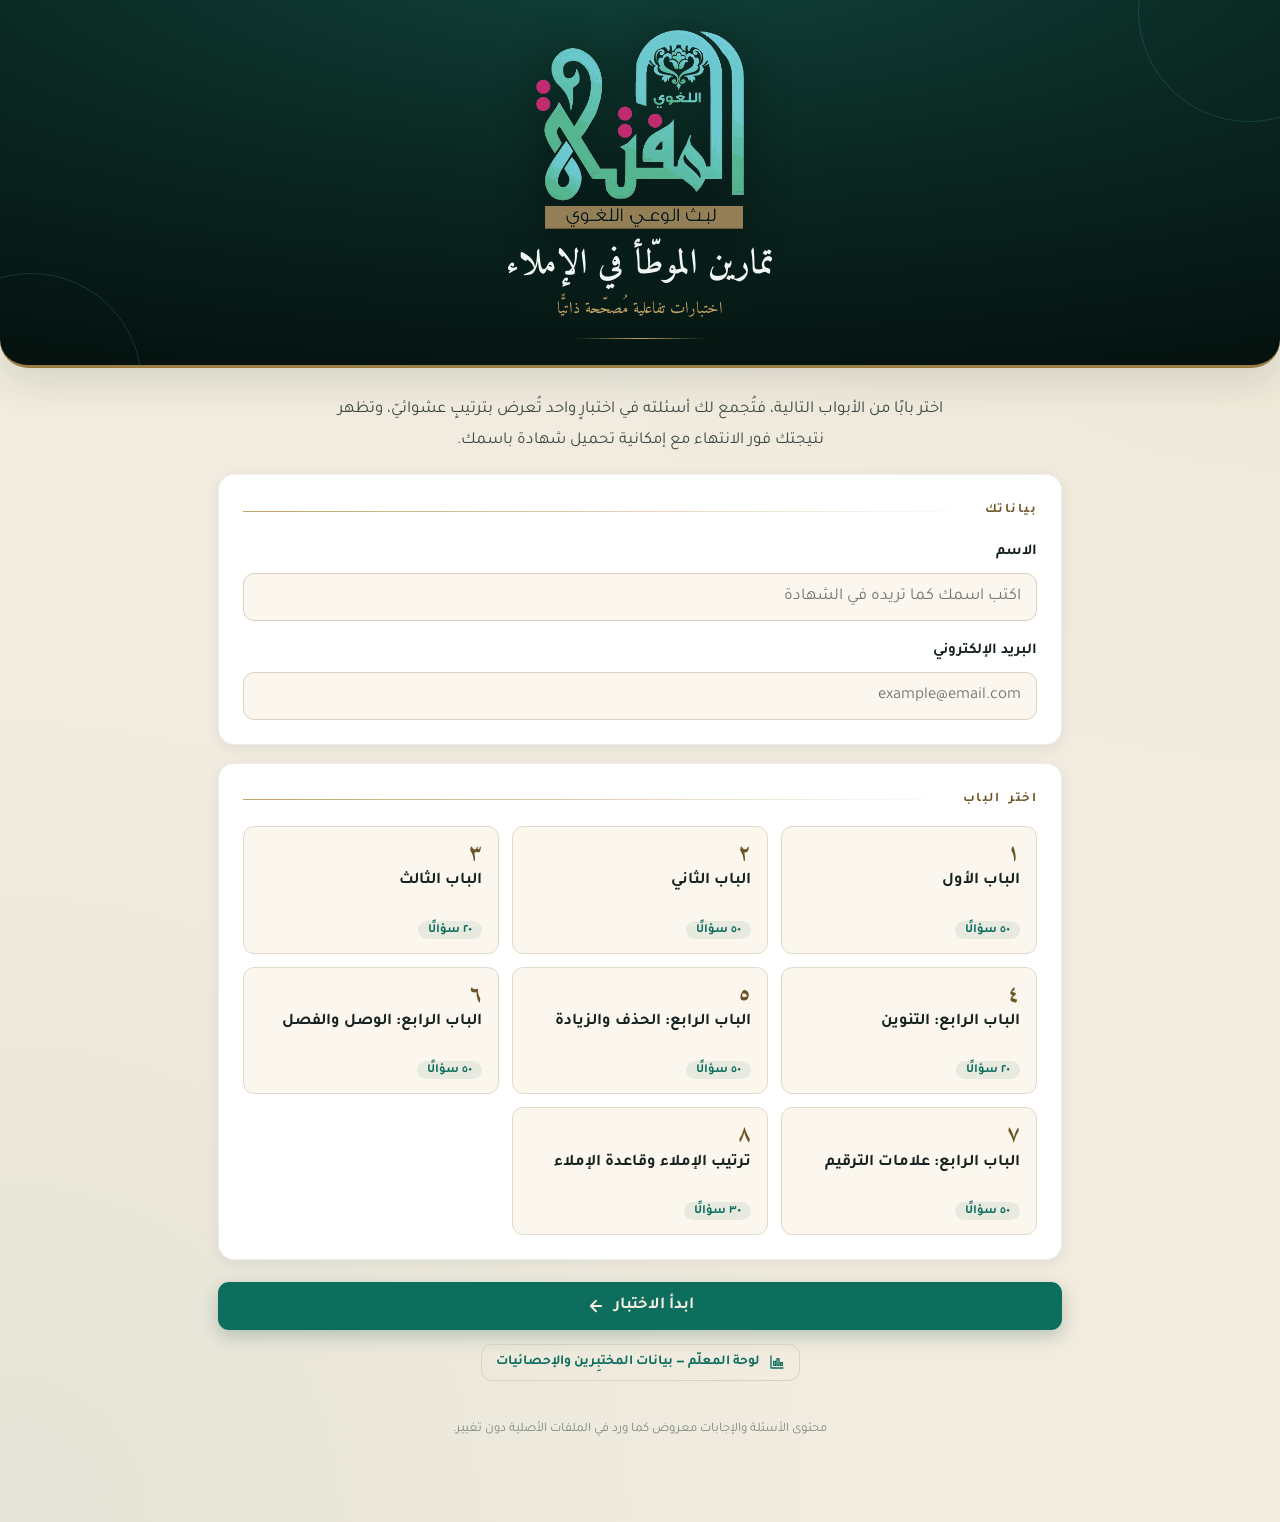
==== commit b520987f: "Unify subject pages, ship logo as image, cache-busting, keyboard shortcuts, paginated dashboard - Si" ====
--- a/index.html
+++ b/index.html
@@ -7,250 +7,31 @@
 <link rel="preconnect" href="https://fonts.googleapis.com">
 <link rel="preconnect" href="https://fonts.gstatic.com" crossorigin>
 <link href="https://fonts.googleapis.com/css2?family=Amiri:ital,wght@0,400;0,700;1,400&family=Tajawal:wght@300;400;500;700;800&display=swap" rel="stylesheet">
-<style>
-:root{
-  --ink:#16221F; --ink-soft:#3A4A45; --muted:#7C8A85;
-  --paper:#F1ECDF; --paper-2:#EAE3D2;
-  --card:#FFFFFF; --card-warm:#FBF7EE;
-  --teal:#0E6E5E; --teal-deep:#0A4D42; --teal-bright:#3BB6B0; --teal-line:rgba(91,196,200,.18);
-  --gold:#9A7B42; --gold-soft:#C2A368; --gold-deep:#6B5526;
-  --pink:#C2185B; --pink-soft:#E84C8A; --pink-deep:#9C1450;
-  --correct:#1E7A52; --correct-bg:#E7F3EC; --correct-line:#BFE0CC;
-  --wrong:#B23A30; --wrong-bg:#F8E9E7; --wrong-line:#EBC9C4;
-  --ring:rgba(59,182,176,.40);
-  --shadow-s:0 4px 14px rgba(16,34,30,.07);
-  --shadow-m:0 14px 38px rgba(16,34,30,.12);
-  --r:16px; --r-s:11px;
-  --font-ui:'Tajawal',system-ui,'Segoe UI',Tahoma,Arial,sans-serif;
-  --font-disp:'Amiri','Tajawal',Georgia,serif;
-}
-*{box-sizing:border-box;margin:0;padding:0}
-html{scroll-behavior:smooth}
-body{
-  font-family:var(--font-ui); background:var(--paper); color:var(--ink);
-  line-height:1.85; -webkit-font-smoothing:antialiased; min-height:100vh;
-  background-image:radial-gradient(circle at 100% 0,rgba(185,138,46,.05),transparent 40%),radial-gradient(circle at 0 100%,rgba(14,74,64,.05),transparent 42%);
-}
-.wrap{max-width:880px;margin:0 auto;padding:0 18px 80px}
-.screen{display:none;animation:fade .45s ease}
-.screen.active{display:block}
-@keyframes fade{from{opacity:0;transform:translateY(10px)}to{opacity:1;transform:none}}
-@keyframes pop{from{opacity:0;transform:scale(.96)}to{opacity:1;transform:none}}
-
-/* ===== الترويسة / الهيدر المُذهّب ===== */
-.masthead{
-  background:radial-gradient(120% 130% at 50% -15%,#10433A 0%,#0A2520 52%,#04100D 100%);
-  color:#EAF3F0; border-radius:0 0 28px 28px; padding:30px 22px 26px;
-  text-align:center; position:relative; overflow:hidden; box-shadow:var(--shadow-m);
-  border-bottom:3px solid var(--gold);
-}
-.masthead::before,.masthead::after{
-  content:""; position:absolute; width:220px; height:220px; border:1px solid var(--teal-line);
-  border-radius:50%; top:-100px; pointer-events:none;
-}
-.masthead::before{right:-80px}.masthead::after{left:-80px;top:auto;bottom:-130px}
-.brand-logo{width:min(208px,52vw);height:auto;display:block;margin:0 auto 14px;position:relative;z-index:2;filter:drop-shadow(0 8px 22px rgba(0,0,0,.45))}
-.masthead h1{font-family:var(--font-disp);font-weight:700;font-size:clamp(1.5rem,4.6vw,2.15rem);letter-spacing:.5px;line-height:1.3;position:relative;z-index:2;color:#F1F7F4}
-.masthead .sub{font-family:var(--font-disp);font-size:1.02rem;color:var(--gold-soft);margin-top:6px;position:relative;z-index:2}
-.rule-gold{width:130px;height:1px;background:linear-gradient(90deg,transparent,var(--gold-soft),transparent);margin:14px auto 0;position:relative;z-index:2}
-
-/* ===== البطاقات العامة ===== */
-.card{background:var(--card);border:1px solid rgba(16,34,30,.07);border-radius:var(--r);box-shadow:var(--shadow-s);padding:24px}
-.card+.card{margin-top:18px}
-.intro{margin:26px 0 18px;font-size:1.05rem;color:var(--ink-soft);text-align:center;max-width:620px;margin-inline:auto}
-.eyebrow{font-size:.82rem;font-weight:700;color:var(--gold-deep);letter-spacing:1.5px;text-transform:none;display:flex;align-items:center;gap:9px;margin-bottom:14px}
-.eyebrow::after{content:"";flex:1;height:1px;background:linear-gradient(90deg,var(--gold-soft),transparent)}
-
-/* ===== الحقول ===== */
-.field{margin-bottom:16px}
-.field:last-child{margin-bottom:0}
-.field label{display:block;font-weight:700;font-size:.95rem;margin-bottom:7px;color:var(--ink)}
-.field input{
-  width:100%;font-family:var(--font-ui);font-size:1.05rem;padding:13px 15px;border:1.5px solid #D8D2C4;
-  border-radius:var(--r-s);background:var(--card-warm);color:var(--ink);transition:border-color .2s,box-shadow .2s;
-}
-.field input:focus{outline:none;border-color:var(--gold);box-shadow:0 0 0 4px var(--ring);background:#fff}
-.field input.invalid{border-color:var(--wrong);background:var(--wrong-bg)}
-.err{color:var(--wrong);font-size:.85rem;margin-top:6px;display:none;font-weight:500}
-.err.show{display:block}
-
-/* ===== شبكة الأبواب ===== */
-.chapters{display:grid;grid-template-columns:repeat(auto-fill,minmax(230px,1fr));gap:13px;margin-top:6px}
-.chapter{
-  text-align:right;border:1.5px solid #E1DACB;background:var(--card-warm);border-radius:var(--r-s);
-  padding:16px 16px 14px;cursor:pointer;transition:.2s;position:relative;font-family:var(--font-ui);
-}
-.chapter:hover{border-color:var(--gold-soft);transform:translateY(-2px);box-shadow:var(--shadow-s)}
-.chapter:focus-visible{outline:none;border-color:var(--gold);box-shadow:0 0 0 4px var(--ring)}
-.chapter.sel{border-color:var(--teal);background:#fff;box-shadow:0 0 0 3px rgba(14,74,64,.12)}
-.chapter .idx{font-family:var(--font-disp);font-size:1.4rem;color:var(--gold-deep);font-weight:700;line-height:1}
-.chapter .ttl{font-weight:700;font-size:1.02rem;margin:7px 0 9px;color:var(--ink);min-height:2.4em;display:flex;align-items:flex-start}
-.chapter .meta{font-size:.84rem;color:var(--muted);display:flex;gap:8px;flex-wrap:wrap;align-items:center}
-.pill{display:inline-flex;align-items:center;gap:4px;background:rgba(14,74,64,.08);color:var(--teal);border-radius:20px;padding:2px 10px;font-size:.78rem;font-weight:700}
-.pill.gold{background:rgba(185,138,46,.12);color:var(--gold-deep)}
-.chapter .check{position:absolute;top:12px;left:12px;width:22px;height:22px;border-radius:50%;background:var(--teal);color:#fff;display:none;align-items:center;justify-content:center;font-size:13px}
-.chapter.sel .check{display:flex}
-
-/* ===== الأزرار ===== */
-.btn{font-family:var(--font-ui);font-weight:700;font-size:1.05rem;border:none;border-radius:var(--r-s);padding:14px 26px;cursor:pointer;transition:.2s;display:inline-flex;align-items:center;justify-content:center;gap:9px}
-.btn:disabled{opacity:.45;cursor:not-allowed}
-.btn-primary{background:var(--teal);color:#F4EEDF;box-shadow:0 6px 18px rgba(14,74,64,.25)}
-.btn-primary:not(:disabled):hover{background:var(--teal-deep);transform:translateY(-2px)}
-.btn-gold{background:linear-gradient(135deg,var(--gold) 0%,var(--gold-deep) 100%);color:#fff;box-shadow:0 6px 18px rgba(154,123,66,.3)}
-.btn-gold:hover{transform:translateY(-2px);filter:brightness(1.05)}
-.btn-pink{background:linear-gradient(135deg,var(--pink-soft) 0%,var(--pink) 58%,var(--pink-deep) 100%);color:#fff;box-shadow:0 6px 18px rgba(194,24,91,.32)}
-.btn-pink:not(:disabled):hover{transform:translateY(-2px);filter:brightness(1.05)}
-.btn-ghost{background:transparent;color:var(--teal);border:1.5px solid #D8D2C4}
-.btn-ghost:not(:disabled):hover{border-color:var(--teal);background:rgba(14,74,64,.05)}
-.btn-block{width:100%}
-.start-bar{margin-top:22px}
-
-/* ===== شريط الاختبار العلوي ===== */
-.exam-top{position:sticky;top:0;z-index:30;background:rgba(241,236,223,.92);backdrop-filter:blur(8px);padding:14px 0 12px;margin:0 -18px 18px;border-bottom:1px solid rgba(16,34,30,.08)}
-.exam-top-inner{max-width:880px;margin:0 auto;padding:0 18px}
-.exam-top-row{display:flex;align-items:center;justify-content:space-between;gap:12px;margin-bottom:10px}
-.exam-name{font-weight:800;color:var(--teal);font-size:1.02rem;display:flex;align-items:center;gap:8px;min-width:0}
-.exam-name span{white-space:nowrap;overflow:hidden;text-overflow:ellipsis}
-.counter{font-weight:700;color:var(--ink-soft);font-size:.95rem;white-space:nowrap;font-variant-numeric:tabular-nums}
-.counter b{color:var(--pink-deep)}
-.pbar{height:7px;background:#E1DACB;border-radius:20px;overflow:hidden}
-.pbar > i{display:block;height:100%;width:0;background:linear-gradient(90deg,var(--pink-soft),var(--pink));border-radius:20px;transition:width .4s ease}
-.palette-toggle{background:transparent;border:1.5px solid #D8D2C4;border-radius:9px;padding:7px 12px;font-family:var(--font-ui);font-weight:700;font-size:.85rem;color:var(--teal);cursor:pointer;display:inline-flex;gap:6px;align-items:center}
-.palette-toggle:hover{border-color:var(--teal)}
-
-/* ===== لوحة الأسئلة ===== */
-.palette{display:none;background:var(--card);border:1px solid rgba(16,34,30,.08);border-radius:var(--r-s);padding:14px;margin-bottom:16px;box-shadow:var(--shadow-s)}
-.palette.open{display:block;animation:pop .25s ease}
-.palette-grid{display:grid;grid-template-columns:repeat(auto-fill,minmax(40px,1fr));gap:8px}
-.pnum{aspect-ratio:1;border:1.5px solid #DCD6C7;background:var(--card-warm);border-radius:9px;font-family:var(--font-ui);font-weight:700;color:var(--ink-soft);cursor:pointer;font-size:.9rem;transition:.15s}
-.pnum:hover{border-color:var(--gold)}
-.pnum.done{background:var(--teal);color:#fff;border-color:var(--teal)}
-.pnum.cur{box-shadow:0 0 0 3px rgba(194,24,91,.32);border-color:var(--pink)}
-.palette-legend{display:flex;gap:16px;margin-top:12px;font-size:.8rem;color:var(--muted);flex-wrap:wrap}
-.palette-legend i{display:inline-block;width:13px;height:13px;border-radius:4px;vertical-align:-2px;margin-left:5px}
-
-/* ===== بطاقة السؤال ===== */
-.q-card{animation:fade .35s ease}
-.q-head{display:flex;align-items:center;gap:10px;margin-bottom:16px;flex-wrap:wrap}
-.q-badge{font-size:.78rem;font-weight:700;padding:3px 11px;border-radius:20px}
-.q-badge.type{background:#EEE9DC;color:var(--ink-soft)}
-.q-text{font-size:1.22rem;font-weight:500;color:var(--ink);line-height:1.95;margin-bottom:22px}
-.options{display:flex;flex-direction:column;gap:11px}
-.opt{
-  display:flex;align-items:center;gap:13px;text-align:right;width:100%;border:1.5px solid #DCD6C7;
-  background:var(--card-warm);border-radius:var(--r-s);padding:15px 16px;cursor:pointer;font-family:var(--font-ui);
-  font-size:1.06rem;color:var(--ink);transition:.18s;line-height:1.6;
-}
-.opt:hover{border-color:var(--gold-soft);background:#fff}
-.opt:focus-visible{outline:none;border-color:var(--gold);box-shadow:0 0 0 4px var(--ring)}
-.opt .mark{flex:0 0 24px;width:24px;height:24px;border:2px solid #C9C2B0;border-radius:50%;display:flex;align-items:center;justify-content:center;transition:.18s}
-.opt.sel{border-color:var(--teal);background:#fff;box-shadow:0 0 0 3px rgba(14,74,64,.1)}
-.opt.sel .mark{border-color:var(--teal);background:var(--teal)}
-.opt.sel .mark::after{content:"";width:9px;height:9px;border-radius:50%;background:#fff}
-.opt .txt{flex:1}
-.nav{display:flex;gap:12px;margin-top:24px}
-.nav .btn{flex:1}
-
-/* ===== النتيجة ===== */
-.result-hero{text-align:center;padding:30px 22px}
-.gauge{width:190px;height:190px;margin:6px auto 16px;position:relative}
-.gauge svg{transform:rotate(-90deg)}
-.gauge-track{fill:none;stroke:#E4DDCD;stroke-width:14}
-.gauge-fill{fill:none;stroke-width:14;stroke-linecap:round;transition:stroke-dashoffset 1.3s cubic-bezier(.22,1,.36,1)}
-.gauge-center{position:absolute;inset:0;display:flex;flex-direction:column;align-items:center;justify-content:center}
-.gauge-pct{font-family:var(--font-disp);font-weight:700;font-size:2.7rem;line-height:1;color:var(--ink)}
-.gauge-lbl{font-size:.85rem;color:var(--muted);margin-top:3px}
-.grade-tag{display:inline-block;font-family:var(--font-disp);font-weight:700;font-size:1.55rem;padding:6px 26px;border-radius:30px;margin-top:4px}
-.grade-pass{background:var(--correct-bg);color:var(--correct);border:1.5px solid var(--correct-line)}
-.grade-fail{background:var(--wrong-bg);color:var(--wrong);border:1.5px solid var(--wrong-line)}
-.result-name{font-family:var(--font-disp);font-size:1.3rem;margin-top:16px;color:var(--ink-soft)}
-.result-name b{color:var(--teal)}
-.stats{display:grid;grid-template-columns:repeat(auto-fit,minmax(120px,1fr));gap:13px;margin-top:24px}
-.stat{background:var(--card-warm);border:1px solid #E6DFD0;border-radius:var(--r-s);padding:16px 12px;text-align:center}
-.stat .n{font-family:var(--font-disp);font-weight:700;font-size:1.7rem;color:var(--teal);line-height:1}
-.stat.ok .n{color:var(--correct)}.stat.no .n{color:var(--wrong)}
-.stat .l{font-size:.83rem;color:var(--muted);margin-top:6px}
-.result-actions{display:flex;gap:12px;flex-wrap:wrap;margin-top:26px}
-.result-actions .btn{flex:1;min-width:180px}
-
-/* ===== المراجعة ===== */
-.review-h{margin:30px 0 14px}
-.rev{border:1.5px solid #E1DACB;border-radius:var(--r-s);margin-bottom:12px;overflow:hidden;background:var(--card)}
-.rev-q{padding:15px 16px;display:flex;gap:11px;align-items:flex-start;font-weight:500;line-height:1.8}
-.rev-q .ic{flex:0 0 24px;width:24px;height:24px;border-radius:50%;display:flex;align-items:center;justify-content:center;color:#fff;font-size:14px;margin-top:3px}
-.rev.correct .ic{background:var(--correct)} .rev.wrong .ic{background:var(--wrong)}
-.rev-q .qn{color:var(--muted);font-weight:700;margin-left:4px}
-.rev-opts{padding:0 16px 15px 51px;display:flex;flex-direction:column;gap:7px}
-.rev-opt{padding:9px 13px;border-radius:9px;font-size:.98rem;border:1px solid transparent;line-height:1.6}
-.rev-opt.c{background:var(--correct-bg);border-color:var(--correct-line);color:#155c3d;font-weight:500}
-.rev-opt.w{background:var(--wrong-bg);border-color:var(--wrong-line);color:#8f2c24}
-.rev-opt .tag{font-size:.76rem;font-weight:700;float:left;margin-right:8px;opacity:.85}
-.rev-opt.n{color:var(--ink-soft)}
-
-/* ===== مشروط ===== */
-.modal-bg{position:fixed;inset:0;background:rgba(9,50,41,.55);backdrop-filter:blur(3px);display:none;align-items:center;justify-content:center;z-index:100;padding:20px}
-.modal-bg.open{display:flex;animation:fade .25s}
-.modal{background:#fff;border-radius:var(--r);max-width:420px;width:100%;padding:26px;text-align:center;box-shadow:var(--shadow-m);animation:pop .3s}
-.modal h3{font-family:var(--font-disp);font-size:1.4rem;margin-bottom:10px;color:var(--ink)}
-.modal p{color:var(--ink-soft);margin-bottom:20px}
-.modal .row{display:flex;gap:11px}.modal .row .btn{flex:1}
-
-footer{text-align:center;color:var(--muted);font-size:.82rem;margin-top:34px;padding:0 18px}
-.cert-canvas{display:none}
-
-@media (max-width:560px){
-  .card{padding:18px}
-  .q-text{font-size:1.12rem}
-  .opt{font-size:1rem;padding:13px 14px}
-  .nav{flex-direction:column-reverse}
-  .result-actions .btn{min-width:100%}
-}
-@media (prefers-reduced-motion:reduce){
-  *{animation:none!important;transition:none!important;scroll-behavior:auto!important}
-}
-
-/* ===== لوحة المختبِرين والإحصائيات ===== */
-.gate{max-width:440px;margin:34px auto 0}
-.stats-toolbar{display:flex;flex-wrap:wrap;gap:10px;align-items:center;margin:26px 0 8px}
-.dash-input{font-family:var(--font-ui);font-size:.92rem;border:1px solid rgba(16,34,30,.16);background:var(--card);border-radius:10px;padding:9px 12px;color:var(--ink);min-width:0}
-#stats-search{flex:1 1 180px}
-.btn-sm{padding:9px 14px;font-size:.86rem}
-.chip{font-size:.78rem;font-weight:700;padding:6px 12px;border-radius:999px;white-space:nowrap;border:1px solid transparent}
-.chip-ok{background:var(--correct-bg);color:var(--correct);border-color:var(--correct-line)}
-.chip-warn{background:#FBF3E0;color:var(--gold-deep);border-color:var(--gold-soft)}
-.stats-note{font-size:.9rem;color:var(--muted);min-height:6px;margin:6px 2px}
-.stats-note.err{color:var(--wrong)}
-.kpi-grid{display:grid;grid-template-columns:repeat(auto-fit,minmax(140px,1fr));gap:12px;margin-top:14px}
-.kpi{background:var(--card);border:1px solid rgba(16,34,30,.07);border-radius:var(--r-s);box-shadow:var(--shadow-s);padding:16px 14px;text-align:center}
-.kpi-n{font-family:var(--font-disp);font-weight:700;font-size:1.7rem;color:var(--teal-deep);line-height:1.2}
-.kpi-l{font-size:.82rem;color:var(--muted);margin-top:2px}
-.bar-row{display:grid;grid-template-columns:minmax(86px,1.3fr) 2fr minmax(104px,auto);gap:10px;align-items:center;margin:10px 0}
-.bar-lbl{font-size:.86rem;color:var(--ink-soft);white-space:nowrap;overflow:hidden;text-overflow:ellipsis}
-.bar-track{background:var(--paper-2);border-radius:999px;height:12px;overflow:hidden}
-.bar-track>i{display:block;height:100%;background:linear-gradient(90deg,var(--teal),var(--teal-bright));border-radius:999px;transition:width .6s ease}
-.bar-val{font-size:.8rem;color:var(--muted);white-space:nowrap;text-align:left}
-.table-scroll{overflow-x:auto;-webkit-overflow-scrolling:touch;border-radius:var(--r-s)}
-.dash-table{width:100%;border-collapse:collapse;font-size:.88rem;min-width:660px}
-.dash-table th,.dash-table td{padding:10px 12px;text-align:right;border-bottom:1px solid rgba(16,34,30,.08)}
-.dash-table th{font-size:.78rem;color:var(--gold-deep);font-weight:700;background:var(--card-warm);white-space:nowrap}
-.dash-table tbody tr:hover{background:var(--card-warm)}
-.nowrap{white-space:nowrap}
-.muted-row{color:var(--muted);text-align:center;padding:18px}
-</style>
+<!-- عند تحديث أي ملف: غيّر قيمة v هنا وفي subjects.js أسفل الصفحة -->
+<link rel="stylesheet" href="assets/app.css?v=20261107">
 </head>
 <body>
 
 <!-- ================= شاشة البدء ================= -->
 <div class="screen active" id="screen-start">
   <header class="masthead">
-    <img class="brand-logo" id="brand-logo-1" alt="شعار المفتاح اللغوي">
-    <h1>تمارين الموطّأ في الإملاء</h1>
+    <img class="brand-logo" id="brand-logo-1" src="assets/logo.png" width="402" height="385" alt="شعار المفتاح اللغوي">
+    <h1 data-subj="title">تمارين الموطّأ في الإملاء</h1>
     <div class="sub">اختبارات تفاعلية مُصحّحة ذاتيًّا</div>
     <div class="rule-gold"></div>
   </header>
 
   <div class="wrap">
-    <p class="intro">اختر بابًا من الأبواب التالية، فتُجمع لك أسئلته في اختبارٍ واحد تُعرض بترتيبٍ عشوائيّ، وتظهر نتيجتك فور الانتهاء مع إمكانية تحميل شهادة باسمك.</p>
+    <p class="intro">اختر <span data-subj="unitIndef">بابًا</span> من <span data-subj="units">الأبواب</span> التالية، فتُجمع لك أسئلته في اختبارٍ واحد تُعرض بترتيبٍ عشوائيّ، وتظهر نتيجتك فور الانتهاء مع إمكانية تحميل شهادة باسمك.</p>
+
+    <div class="card resume" id="resume-box" style="display:none">
+      <div class="eyebrow">اختبار لم يكتمل</div>
+      <p id="resume-text"></p>
+      <div class="row">
+        <button class="btn btn-primary btn-sm" id="resume-go" type="button">متابعة من حيث توقّفت</button>
+        <button class="btn btn-ghost btn-sm" id="resume-drop" type="button">تجاهله والبدء من جديد</button>
+      </div>
+    </div>
 
     <div class="card">
       <div class="eyebrow">بياناتك</div>
@@ -267,9 +48,9 @@
     </div>
 
     <div class="card" style="margin-top:18px">
-      <div class="eyebrow">اختر الباب</div>
+      <div class="eyebrow">اختر <span data-subj="unit">الباب</span></div>
       <div class="chapters" id="chapters"></div>
-      <div class="err" id="err-chapter" style="margin-top:12px">اختر بابًا للبدء.</div>
+      <div class="err" id="err-chapter" style="margin-top:12px">اختر <span data-subj="unitIndef">بابًا</span> للبدء.</div>
     </div>
 
     <div class="start-bar">
@@ -300,7 +81,7 @@
         </button>
       </div>
       <div class="exam-top-row" style="margin-bottom:8px">
-        <div class="counter">السؤال <b id="q-cur">1</b> من <span id="q-total">1</span></div>
+        <div class="counter" aria-live="polite">السؤال <b id="q-cur">1</b> من <span id="q-total">1</span></div>
         <div class="counter" style="color:var(--muted)">أُجيب عن <span id="q-done">0</span></div>
       </div>
       <div class="pbar"><i id="pbar-fill"></i></div>
@@ -316,7 +97,7 @@
       </div>
     </div>
 
-    <div class="card q-card" id="q-card"></div>
+    <div class="card q-card" id="q-card" tabindex="-1"></div>
 
     <div class="nav">
       <button class="btn btn-ghost" id="btn-prev">
@@ -328,13 +109,14 @@
         <svg width="17" height="17" viewBox="0 0 24 24" fill="none" stroke="currentColor" stroke-width="2.4" stroke-linecap="round" stroke-linejoin="round"><path d="M19 12H5M12 5l-7 7 7 7"/></svg>
       </button>
     </div>
+    <p class="kbd-hint">لوحة المفاتيح: <kbd>1</kbd>–<kbd>3</kbd> للاختيار (أو <kbd>ص</kbd>/<kbd>خ</kbd> في صواب أو خطأ)، <kbd>←</kbd> التالي، <kbd>→</kbd> السابق، <kbd>Enter</kbd> التالي أو الإنهاء.</p>
   </div>
 </div>
 
 <!-- ================= شاشة النتيجة ================= -->
 <div class="screen" id="screen-result">
   <header class="masthead">
-    <img class="brand-logo" id="brand-logo-2" alt="شعار المفتاح اللغوي">
+    <img class="brand-logo" id="brand-logo-2" src="assets/logo.png" width="402" height="385" alt="شعار المفتاح اللغوي">
     <h1>نتيجة الاختبار</h1>
     <div class="sub" id="result-chapter"></div>
     <div class="rule-gold"></div>
@@ -353,7 +135,7 @@
         </div>
       </div>
       <div><span class="grade-tag" id="res-grade"></span></div>
-      <div class="result-name">أحسنت يا <b id="res-name"></b></div>
+      <div class="result-name"><span id="res-msg-pre">أحسنت يا </span><b id="res-name"></b><span class="result-msg-post" id="res-msg-post"></span></div>
 
       <div class="stats">
         <div class="stat ok"><div class="n" id="st-correct">0</div><div class="l">إجابة صحيحة</div></div>
@@ -366,9 +148,13 @@
           <svg width="18" height="18" viewBox="0 0 24 24" fill="none" stroke="currentColor" stroke-width="2" stroke-linecap="round" stroke-linejoin="round"><path d="M21 15v4a2 2 0 0 1-2 2H5a2 2 0 0 1-2-2v-4"/><path d="M7 10l5 5 5-5"/><path d="M12 15V3"/></svg>
           تحميل الشهادة
         </button>
+        <button class="btn btn-primary" id="btn-retry-wrong" style="display:none">
+          <svg width="17" height="17" viewBox="0 0 24 24" fill="none" stroke="currentColor" stroke-width="2.2" stroke-linecap="round" stroke-linejoin="round"><path d="M12 20h9"/><path d="M16.5 3.5a2.1 2.1 0 0 1 3 3L7 19l-4 1 1-4z"/></svg>
+          أعد الأسئلة الخاطئة (<span id="retry-count">٠</span>)
+        </button>
         <button class="btn btn-ghost" id="btn-restart">
           <svg width="17" height="17" viewBox="0 0 24 24" fill="none" stroke="currentColor" stroke-width="2.2" stroke-linecap="round" stroke-linejoin="round"><path d="M3 2v6h6"/><path d="M3 13a9 9 0 1 0 3-7.7L3 8"/></svg>
-          اختبار باب آخر
+          اختبار <span data-subj="unitBare">باب</span> آخر
         </button>
       </div>
     </div>
@@ -391,11 +177,15 @@
     <!-- بوابة الرمز السري -->
     <div class="card gate" id="stats-gate">
       <div class="eyebrow">دخول المعلّم</div>
-      <p class="intro" style="margin:6px 0 16px">هذه اللوحة خاصّة بالمعلّم. أدخل الرمز السري للاطّلاع على بيانات المختبِرين.</p>
-      <div class="field">
-        <label for="gate-pass">الرمز السري</label>
-        <input type="password" id="gate-pass" placeholder="••••" autocomplete="off" inputmode="numeric">
-        <div class="err" id="gate-err">رمز غير صحيح.</div>
+      <p class="intro" style="margin:6px 0 16px">هذه اللوحة خاصّة بالمعلّم. سجّل الدخول بحسابك للاطّلاع على بيانات المختبِرين.</p>
+      <div class="field">
+        <label for="gate-email">البريد الإلكتروني</label>
+        <input type="email" id="gate-email" placeholder="teacher@example.com" autocomplete="username" dir="ltr" style="text-align:right">
+      </div>
+      <div class="field">
+        <label for="gate-pass">كلمة المرور</label>
+        <input type="password" id="gate-pass" placeholder="••••••••" autocomplete="current-password">
+        <div class="err" id="gate-err"></div>
       </div>
       <button class="btn btn-primary btn-block" id="gate-unlock">دخول</button>
       <div style="text-align:center;margin-top:12px"><button class="btn btn-ghost btn-sm" id="stats-back">رجوع إلى الاختبار</button></div>
@@ -406,30 +196,38 @@
       <div class="stats-toolbar">
         <span class="chip" id="conn-chip">…</span>
         <input class="dash-input" id="stats-search" placeholder="بحث بالاسم أو البريد">
-        <select class="dash-input" id="stats-chapter"><option value="">كل الأبواب</option></select>
+        <select class="dash-input" id="stats-subject" aria-label="المادة"></select>
+        <select class="dash-input" id="stats-chapter" aria-label="الباب أو القسم"><option value="">كل الأبواب والأقسام</option></select>
         <button class="btn btn-ghost btn-sm" id="stats-refresh">تحديث</button>
         <button class="btn btn-ghost btn-sm" id="stats-export">تصدير CSV</button>
         <button class="btn btn-ghost btn-sm" id="stats-back2">رجوع</button>
+        <button class="btn btn-ghost btn-sm" id="stats-logout" style="display:none">تسجيل الخروج</button>
       </div>
       <div class="stats-note" id="stats-note"></div>
 
       <div class="kpi-grid" id="kpi-grid"></div>
 
       <div class="card" style="margin-top:18px">
-        <div class="eyebrow">متوسّط النسبة حسب الباب</div>
+        <div class="eyebrow">متوسّط النسبة حسب الباب / القسم</div>
         <div id="chapter-bars"></div>
+      </div>
+
+      <div class="card" style="margin-top:18px">
+        <div class="eyebrow">أصعب الأسئلة</div>
+        <div class="stats-note" id="hardest-note"></div>
+        <div id="hardest"></div>
       </div>
 
       <div class="card" style="margin-top:18px">
         <div class="eyebrow">سجلّ المختبِرين (<span id="rows-count">٠</span>)</div>
         <div class="table-scroll">
           <table class="dash-table">
-            <thead><tr><th>#</th><th>الاسم</th><th>البريد</th><th>الباب</th><th>صحيح/الكل</th><th>النسبة</th><th>التقدير</th><th>التاريخ</th></tr></thead>
+            <thead><tr><th>#</th><th>الاسم</th><th>البريد</th><th>المادة</th><th>الباب / القسم</th><th>صحيح/الكل</th><th>النسبة</th><th>التقدير</th><th>التاريخ</th></tr></thead>
             <tbody id="dash-tbody"></tbody>
           </table>
         </div>
       </div>
-      <footer>تُحدَّث البيانات من قاعدة بياناتك السحابية. احرص على سرّية الرمز.</footer>
+      <footer>تُحدَّث البيانات من قاعدة بياناتك السحابية. لا تُشارك بيانات دخولك.</footer>
     </div>
   </div>
 </div>
@@ -448,506 +246,7 @@
 
 <canvas class="cert-canvas" id="cert-canvas"></canvas>
 
-<script>
-/* ============ البيانات (محقونة من الملفات الأصلية) ============ */
-const EXAM_DATA = [{"title": "الباب الأول", "questions": [{"q": "القاعدة العامة في \"الهمزة المتصدرة\" (في أول الكلمة) أنها تُكتب دائماً على:", "type": "اختيار من متعدد", "level": "سهل", "options": ["ألف مطلقاً", "واو إذا كانت مضمومة", "السطر إذا سبقت بحرف"], "correct": "ألف مطلقاً"}, {"q": "(تطبيق خارجي) عند كتابة كلمة (إكرام)، رُسمت الهمزة تحت الألف لأن حركتها:", "type": "اختيار من متعدد", "level": "سهل", "options": ["الفتحة", "الكسرة", "السكون"], "correct": "الكسرة"}, {"q": "(تطبيق خارجي) كلمة (أُخت) تبدأ بهمزة قطع، وتُكتب فوق الألف لأن حركتها:", "type": "اختيار من متعدد", "level": "سهل", "options": ["الضمة", "الفتحة", "الكسرة"], "correct": "الضمة"}, {"q": "(تطبيق خارجي) عند دخول \"لام الجر\" على كلمة (لِأَب) فإن الهمزة:", "type": "اختيار من متعدد", "level": "سهل", "options": ["تُرسم على نبرة (لئب)", "تبقى على الألف (لِأَب)", "تحذف (لب)"], "correct": "تبقى على الألف (لِأَب)"}, {"q": "القاعدة الأساسية في كتابة \"الهمزة المتوسطة\" هي النظر إلى:", "type": "اختيار من متعدد", "level": "سهل", "options": ["حركة الهمزة فقط", "حركة الحرف الذي قبلها فقط", "حركة الهمزة وحركة ما قبلها"], "correct": "حركة الهمزة وحركة ما قبلها"}, {"q": "عند الموازنة بين الحركات لرسم الهمزة المتوسطة، فإن أقوى الحركات هي:", "type": "اختيار من متعدد", "level": "سهل", "options": ["الضمة", "الفتحة", "الكسرة"], "correct": "الكسرة"}, {"q": "(تطبيق خارجي) في كلمة (سُئِل)، رُسمت الهمزة على الياء (نبرة) لأن الحركة الأقوى هي:", "type": "اختيار من متعدد", "level": "سهل", "options": ["الكسرة", "الضمة", "الفتحة"], "correct": "الكسرة"}, {"q": "(تطبيق خارجي) كلمة (فَأْس) رُسمت همزتها المتوسطة على الألف لأن:", "type": "اختيار من متعدد", "level": "سهل", "options": ["الفتحة أقوى من السكون", "السكون أقوى من الفتحة", "الهمزة مفتوحة وما قبلها مضموم"], "correct": "الفتحة أقوى من السكون"}, {"q": "(تطبيق خارجي) كلمة (مُؤْمِن) كُتبت همزتها على الواو، لأن الحركة الأقوى بين الضمة والسكون هي:", "type": "اختيار من متعدد", "level": "سهل", "options": ["السكون", "الضمة", "الفتحة"], "correct": "الضمة"}, {"q": "القاعدة في \"الهمزة المتطرفة\" (آخر الكلمة) أنها تُكتب بحسب:", "type": "اختيار من متعدد", "level": "سهل", "options": ["حركة الهمزة نفسها", "حركة الحرف الذي قبلها", "أقوى الحركتين"], "correct": "حركة الحرف الذي قبلها"}, {"q": "(تطبيق خارجي) كلمة (شاطِئ) كُتبت همزتها المتطرفة على الياء لأن ما قبلها:", "type": "اختيار من متعدد", "level": "سهل", "options": ["مكسور", "ساكن", "مفتوح"], "correct": "مكسور"}, {"q": "(تطبيق خارجي) كلمة (تَباطُؤ) كُتبت همزتها المتطرفة على الواو لأن ما قبلها:", "type": "اختيار من متعدد", "level": "سهل", "options": ["مضموم", "مفتوح", "ساكن"], "correct": "مضموم"}, {"q": "إذا اجتمعت همزة مفتوحة بعدها ألف في أول الكلمة (مثل: أَ + ا)، فإنها تقلب:", "type": "اختيار من متعدد", "level": "سهل", "options": ["همزة على السطر", "مدة (آ)", "واواً"], "correct": "مدة (آ)"}, {"q": "(تطبيق خارجي) تُكتب الهمزة في كلمة (سماء) على السطر لأنها متطرفة وما قبلها ساكن.", "type": "صواب أو خطأ", "level": "سهل", "options": ["صواب", "خطأ"], "correct": "صواب"}, {"q": "دخول \"لام الابتداء\" على الهمزة المتصدرة (مثل: لَأَنت) يغيّر حكمها وتصبح همزة متوسطة.", "type": "صواب أو خطأ", "level": "سهل", "options": ["صواب", "خطأ"], "correct": "خطأ"}, {"q": "(تطبيق خارجي) كلمة (قرَأ) كُتبت همزتها على الألف لأن ما قبلها مفتوح.", "type": "صواب أو خطأ", "level": "سهل", "options": ["صواب", "خطأ"], "correct": "صواب"}, {"q": "(تطبيق خارجي) كلمة (يَأْكُل) كُتبت على الألف لأن الفتحة أقوى من السكون.", "type": "صواب أو خطأ", "level": "سهل", "options": ["صواب", "خطأ"], "correct": "صواب"}, {"q": "الترتيب الصحيح لقوة الحركات تنازلياً هو: الكسرة، ثم الفتحة، ثم الضمة، ثم السكون.", "type": "صواب أو خطأ", "level": "سهل", "options": ["صواب", "خطأ"], "correct": "خطأ"}, {"q": "(تطبيق خارجي) كلمة (بُطْء) تُكتب همزتها على السطر لأن ما قبلها حرف ساكن صحيح.", "type": "صواب أو خطأ", "level": "سهل", "options": ["صواب", "خطأ"], "correct": "صواب"}, {"q": "الهمزة المتصدرة المفتوحة أو المضمومة تكتب فوق الألف، والمكسورة تكتب تحت الألف.", "type": "صواب أو خطأ", "level": "سهل", "options": ["صواب", "خطأ"], "correct": "صواب"}, {"q": "(تطبيق خارجي) كلمة (القرآن) تحتوي على مدة أصلها همزة بعدها ألف.", "type": "صواب أو خطأ", "level": "سهل", "options": ["صواب", "خطأ"], "correct": "صواب"}, {"q": "(تطبيق خارجي) كلمة (رَؤُوف) كُتبت على الواو لأن الضمة أقوى من الفتحة.", "type": "صواب أو خطأ", "level": "سهل", "options": ["صواب", "خطأ"], "correct": "صواب"}, {"q": "إذا كان الحرف الذي قبل الهمزة المتطرفة مضموماً، كُتبت الهمزة على الألف.", "type": "صواب أو خطأ", "level": "سهل", "options": ["صواب", "خطأ"], "correct": "خطأ"}, {"q": "حروف العطف (الواو، الفاء) إذا دخلت على الهمزة المتصدرة (مثل: وَأَكرم) تُخرجها عن حكم التصدر وتصبح متوسطة.", "type": "صواب أو خطأ", "level": "سهل", "options": ["صواب", "خطأ"], "correct": "خطأ"}, {"q": "(تطبيق خارجي) كلمة (بِئْر) كُتبت على الياء لأن السكون أقوى من الكسرة.", "type": "صواب أو خطأ", "level": "سهل", "options": ["صواب", "خطأ"], "correct": "خطأ"}, {"q": "كلمة (لِئَلَّا) تُعد استثناءً من قاعدة الهمزة المتصدرة، وعوملت معاملة:", "type": "اختيار من متعدد", "level": "عالي", "options": ["الهمزة المتطرفة", "الهمزة المتوسطة", "همزة الوصل"], "correct": "الهمزة المتوسطة"}, {"q": "(تطبيق خارجي) كلمة (هؤلاء) رُسمت همزتها الأولى على الواو (هَؤُلاء) رغم أنها متصدرة في الأصل (ها + أُولاء). السبب:", "type": "اختيار من متعدد", "level": "عالي", "options": ["أنها عوملت معاملة المتوسطة", "لأن ما قبلها ساكن", "لكثرة الاستعمال"], "correct": "أنها عوملت معاملة المتوسطة"}, {"q": "(تطبيق خارجي) كلمة (هَيْئَة) كُتبت همزتها على الياء (نبرة) رغم أنها مفتوحة بعد سكون. والسبب وفق الكتاب:", "type": "اختيار من متعدد", "level": "عالي", "options": ["لأن السكون قبلها \"ياء\"", "لأنها مكسورة في النطق", "لأن الفتحة أقوى"], "correct": "لأن السكون قبلها \"ياء\""}, {"q": "(تطبيق خارجي) كلمة (مُرُوءَة) كُتبت همزتها المتوسطة المفتوحة على السطر لأنها:", "type": "اختيار من متعدد", "level": "عالي", "options": ["سُبقت بواو ساكنة (مد)", "سُبقت بضمة", "سُبقت بفتحة"], "correct": "سُبقت بواو ساكنة (مد)"}, {"q": "(تطبيق خارجي) كلمة (تَسَاءَل) كُتبت همزتها على السطر لأنها مفتوحة وسُبقت بـ:", "type": "اختيار من متعدد", "level": "عالي", "options": ["حرف صحيح ساكن", "ألف (حرف مد)", "واو (حرف مد)"], "correct": "ألف (حرف مد)"}, {"q": "(تطبيق خارجي) كلمة (مَسْؤُول) كُتبت على الواو وفقاً لقاعدة الكتاب لأن:", "type": "اختيار من متعدد", "level": "عالي", "options": ["الضمة أقوى من السكون", "كراهة توالي الأمثال", "الهمزة مضمومة بعدها واو"], "correct": "الضمة أقوى من السكون"}, {"q": "(تطبيق خارجي) الهمزة في كلمة (يقرَؤُون) صارت متوسطة بعد أن كانت متطرفة، وكُتبت على الواو لأن:", "type": "اختيار من متعدد", "level": "عالي", "options": ["الضمة أقوى من الفتحة", "الفتحة أقوى من الضمة", "الواو تناسب الجمع"], "correct": "الضمة أقوى من الفتحة"}, {"q": "(تطبيق خارجي) كلمة (شَيْء) همزتها متطرفة، عند تنوينها بالفتح (شيئاً) تُرسم على نبرة (ياء). السبب:", "type": "اختيار من متعدد", "level": "عالي", "options": ["لأنها صارت متوسطة حكماً", "لأن ما قبلها يتصل بما بعدها", "لأن الفتحة أقوى"], "correct": "لأن ما قبلها يتصل بما بعدها"}, {"q": "(تطبيق خارجي) كلمة (جَزَاءً) بتنوين النصب لا نضع بعدها ألفاً (جزاءاً) والسبب:", "type": "اختيار من متعدد", "level": "عالي", "options": ["لأن الهمزة لا تقع بين ألفين", "لأن الهمزة مفتوحة", "لأن التنوين ثقيل"], "correct": "لأن الهمزة لا تقع بين ألفين"}, {"q": "(تطبيق خارجي) في جمع كلمة (مَأْكَل) نقول (مَآكِل). رُسمت المدة لأن الأصل:", "type": "اختيار من متعدد", "level": "عالي", "options": ["همزة مفتوحة بعدها ألف", "همزتان متحركتان", "همزة وصل وهمزة قطع"], "correct": "همزة مفتوحة بعدها ألف"}, {"q": "(تطبيق خارجي) الفعل (جاءَ) عند إسناده لتاء المتكلم (جِئْتُ) كُتبت همزته على الياء لأنها:", "type": "اختيار من متعدد", "level": "عالي", "options": ["مكسورة", "ساكنة وما قبلها مكسور", "مفتوحة وما قبلها مكسور"], "correct": "ساكنة وما قبلها مكسور"}, {"q": "(تطبيق خارجي) كلمة (يَنُوء) عند تحويلها للمضارع المجزوم (لم يَنُؤْ) تُكتب الهمزة على:", "type": "اختيار من متعدد", "level": "عالي", "options": ["السطر", "الألف", "الواو"], "correct": "السطر"}, {"q": "همزة الاستفهام إذا دخلت على المعرف بـ (أل) فإن همزة الوصل تقلب مدة، مثل: (آللهُ أَذِنَ لَكُم).", "type": "صواب أو خطأ", "level": "عالي", "options": ["صواب", "خطأ"], "correct": "صواب"}, {"q": "(تطبيق خارجي) كلمة (امرؤ) تختلف كتابة همزتها المتطرفة باختلاف إعرابها (امرؤ، امرأ، امرئ) لأنها تتبع حركة الحرف الذي قبلها (الراء) المتغيرة.", "type": "صواب أو خطأ", "level": "عالي", "options": ["صواب", "خطأ"], "correct": "صواب"}, {"q": "(تطبيق خارجي) كلمة (رِدَاؤُه) كُتبت همزتها على الواو لأنها عوملت معاملة الهمزة المتطرفة.", "type": "صواب أو خطأ", "level": "عالي", "options": ["صواب", "خطأ"], "correct": "خطأ"}, {"q": "(تطبيق خارجي) إذا دخلت \"لام الجر\" على (ال) التعريف في كلمة (الأرض) لتصبح (للأرض)، فإن الهمزة تعامل معاملة المتوسطة وتكتب على ياء.", "type": "صواب أو خطأ", "level": "عالي", "options": ["صواب", "خطأ"], "correct": "خطأ"}, {"q": "الهمزة المتوسطة المفتوحة إذا سبقت بياء مدية (ساكنة) تُكتب على السطر قياساً على (تَسَاءَل).", "type": "صواب أو خطأ", "level": "عالي", "options": ["صواب", "خطأ"], "correct": "خطأ"}, {"q": "(تطبيق خارجي) كلمة (القارِئُون) كُتبت على الياء لأن الكسرة في (الراء) أقوى من ضمة الهمزة.", "type": "صواب أو خطأ", "level": "عالي", "options": ["صواب", "خطأ"], "correct": "صواب"}, {"q": "(تطبيق خارجي) عند تثنية كلمة (مَلْجَأ) نقول (مَلْجَآن) بقلب الهمزة مدة.", "type": "صواب أو خطأ", "level": "عالي", "options": ["صواب", "خطأ"], "correct": "صواب"}, {"q": "(تطبيق خارجي) كلمة (ضَوْءُه) كُتبت على السطر، ولو كانت مكسورة (ضَوْئِه) لكُتبت على ياء.", "type": "صواب أو خطأ", "level": "عالي", "options": ["صواب", "خطأ"], "correct": "صواب"}, {"q": "يجوز في كلمة (هَيْئَة) أن تكتب (هيأة) على الألف تطبيقاً للقاعدة العامة (فتحة وسكون) وإهمالاً للاستثناء.", "type": "صواب أو خطأ", "level": "عالي", "options": ["صواب", "خطأ"], "correct": "خطأ"}, {"q": "(تطبيق خارجي) كلمة (شُرَكَاؤُهُم) همزتها متوسطة حكماً، وتخضع لقاعدة أقوى الحركتين.", "type": "صواب أو خطأ", "level": "عالي", "options": ["صواب", "خطأ"], "correct": "صواب"}, {"q": "(تطبيق خارجي) كلمة (جُزْء) عند تنوينها بالفتح تكتب (جُزْءًا) ولا يصح اتصال الألف بالزاي لأن الزاي حرف لا يتصل بما بعده.", "type": "صواب أو خطأ", "level": "عالي", "options": ["صواب", "خطأ"], "correct": "صواب"}, {"q": "(تطبيق خارجي) كلمة (اللُّؤْلُؤ) عند إضافة ياء المتكلم إليها تصير (لُؤْلُئِي) فتكتب الهمزة الأخيرة على نبرة.", "type": "صواب أو خطأ", "level": "عالي", "options": ["صواب", "خطأ"], "correct": "صواب"}, {"q": "الهمزة المتطرفة المسبوقة بواو مشددة مضمومة (مثل: التبوُّء) تُكتب على الواو لتجانس الحركة.", "type": "صواب أو خطأ", "level": "عالي", "options": ["صواب", "خطأ"], "correct": "خطأ"}]}, {"title": "الباب الثاني", "questions": [{"q": "القاعدة العامة للأفعال والأسماء \"فوق الثلاثية\" (أكثر من 3 أحرف) أن تكتب ألفها:", "type": "اختيار من متعدد", "level": "سهل", "options": ["نائمة (ياء)", "قائمة (ألف)", "بحسب أصلها"], "correct": "نائمة (ياء)"}, {"q": "(تطبيق خارجي) الفعل (دَنَا) كُتبت ألفه قائمة لأن أصلها في المضارع (يَدْنُو):", "type": "اختيار من متعدد", "level": "سهل", "options": ["واو", "ياء", "ألف"], "correct": "واو"}, {"q": "(تطبيق خارجي) الفعل (جَرَى) كُتبت ألفه نائمة (على صورة الياء) لأن أصلها في المضارع (يَجْرِي):", "type": "اختيار من متعدد", "level": "سهل", "options": ["واو", "ياء", "ألف"], "correct": "ياء"}, {"q": "(تطبيق خارجي) كلمة (مُصْطَفَى) كُتبت ألفها على صورة الياء لأنها:", "type": "اختيار من متعدد", "level": "سهل", "options": ["ثلاثية أصلها ياء", "زائدة عن ثلاثة أحرف", "اسم أعجمي"], "correct": "زائدة عن ثلاثة أحرف"}, {"q": "القاعدة في \"الأسماء الأعجمية\" أن تكتب ألفها قائمة، ومثال ذلك:", "type": "اختيار من متعدد", "level": "سهل", "options": ["مُوسَى", "عِيسَى", "أَمِريكَا"], "correct": "أَمِريكَا"}, {"q": "جميع \"الحروف\" تكتب ألفها قائمة (مثل: لَا، كَلَّا) باستثناء أربعة أحرف، منها:", "type": "اختيار من متعدد", "level": "سهل", "options": ["إِلَى", "مَا", "لَوْلَا"], "correct": "إِلَى"}, {"q": "(تطبيق خارجي) كلمة (كُبْرَى) كُتبت ألفها مقصورة (ياء) لأنها:", "type": "اختيار من متعدد", "level": "سهل", "options": ["اسم ثلاثي", "اسم فوق ثلاثي", "اسم مبني"], "correct": "اسم فوق ثلاثي"}, {"q": "(تطبيق خارجي) أي الكلمات الآتية كُتبت بشكل صحيح وفق قاعدة الأسماء المبنية؟", "type": "اختيار من متعدد", "level": "سهل", "options": ["مَتَى", "مَتَا", "أَنَّا (بمعنى متى)"], "correct": "مَتَى"}, {"q": "(تطبيق خارجي) كلمة (عَصَا) (اسم) كُتبت بالألف القائمة لأن مثناها:", "type": "اختيار من متعدد", "level": "سهل", "options": ["عَصَوَان", "عَصَيَان", "عَصَاتَان"], "correct": "عَصَوَان"}, {"q": "(تطبيق خارجي) الاسم الأعجمي (فَرَنْسَا) كُتب بالألف القائمة تطبيقاً لـ:", "type": "اختيار من متعدد", "level": "سهل", "options": ["القاعدة العامة للأعجمي", "استثناءات الأعجمي", "قاعدة الأسماء المبنية"], "correct": "القاعدة العامة للأعجمي"}, {"q": "(تطبيق خارجي) الفعل (سَمَا) كُتب بالألف القائمة لأن الفعل المضارع منه ينتهي بـ:", "type": "اختيار من متعدد", "level": "سهل", "options": ["ياء (يسمي)", "واو (يسمو)", "ألف (يسعى)"], "correct": "واو (يسمو)"}, {"q": "(تطبيق خارجي) الفعل (رَمَى) يكتب بالألف النائمة (ياء) لأن أصل الألف:", "type": "اختيار من متعدد", "level": "سهل", "options": ["يائي", "واوي", "مجهول"], "correct": "يائي"}, {"q": "أي من الحروف الآتية يُعد \"استثناءً\" من قاعدة الحروف وتكتب ألفه ياءً؟", "type": "اختيار من متعدد", "level": "سهل", "options": ["لَا", "بَلَى", "لَوْلَا"], "correct": "بَلَى"}, {"q": "الألف المتوسطة في الكلمة (مثل: قَامَ) تكتب دائماً:", "type": "اختيار من متعدد", "level": "سهل", "options": ["قائمة (ألفاً)", "نائمة (ياءً)", "بحسب أصلها"], "correct": "قائمة (ألفاً)"}, {"q": "(تطبيق خارجي) كلمة (مُوسَى) كُتبت بالياء لأنها:", "type": "اختيار من متعدد", "level": "سهل", "options": ["اسم مبني", "اسم أعجمي مستثنى", "فعل ماضٍ"], "correct": "اسم أعجمي مستثنى"}, {"q": "(تطبيق خارجي) كلمة (أَعْطَى) كُتبت ألفها نائمة لأنها فعل غير ثلاثي لم يسبق بياء.", "type": "صواب أو خطأ", "level": "سهل", "options": ["صواب", "خطأ"], "correct": "صواب"}, {"q": "(تطبيق خارجي) اسم الدولة (أَلْمَانِيَا) يُكتب بالألف القائمة لأنه اسم أعجمي غير مستثنى.", "type": "صواب أو خطأ", "level": "سهل", "options": ["صواب", "خطأ"], "correct": "صواب"}, {"q": "(تطبيق خارجي) كلمة (فَتَى) تُكتب بالألف القائمة (فَتَا) لأن أصلها ياء.", "type": "صواب أو خطأ", "level": "سهل", "options": ["صواب", "خطأ"], "correct": "خطأ"}, {"q": "(تطبيق خارجي) كلمة (هَذَا) من الأسماء المبنية التي تُكتب ألفها قائمة.", "type": "صواب أو خطأ", "level": "سهل", "options": ["صواب", "خطأ"], "correct": "صواب"}, {"q": "(تطبيق خارجي) الفعل (غَزَا) يُكتب بالألف القائمة لأن مضارعه (يَغْزُو).", "type": "صواب أو خطأ", "level": "سهل", "options": ["صواب", "خطأ"], "correct": "صواب"}, {"q": "كلمة (إِلَّا) من الحروف التي تُكتب ألفها نائمة (مقصورة).", "type": "صواب أو خطأ", "level": "سهل", "options": ["صواب", "خطأ"], "correct": "خطأ"}, {"q": "(تطبيق خارجي) كلمة (مُشْفَى) تُكتب بالياء لأنها اسم زاد على ثلاثة أحرف.", "type": "صواب أو خطأ", "level": "سهل", "options": ["صواب", "خطأ"], "correct": "صواب"}, {"q": "الأسماء الأعجمية (مُوسَى، عِيسَى) كُتبت بالياء لأنها مستثناة من القاعدة العامة.", "type": "صواب أو خطأ", "level": "سهل", "options": ["صواب", "خطأ"], "correct": "صواب"}, {"q": "(تطبيق خارجي) كلمة (الضُّحَى) كُتبت بالياء لأن أصل الألف ياء (يَضْحَى/ضُحَيّ).", "type": "صواب أو خطأ", "level": "سهل", "options": ["صواب", "خطأ"], "correct": "صواب"}, {"q": "(تطبيق خارجي) كلمة (لَوْلَا) تُكتب بالياء (لَوْلَى) لأنها من الحروف المستثناة.", "type": "صواب أو خطأ", "level": "سهل", "options": ["صواب", "خطأ"], "correct": "خطأ"}, {"q": "(تطبيق خارجي) كلمة (دُنْيَا) اسم فوق ثلاثي، ومع ذلك كُتبت ألفه قائمة (ألفاً) والسبب:", "type": "اختيار من متعدد", "level": "عالي", "options": ["لأن أصلها واوي", "لأن الألف سُبقت بياء", "لأنها اسم أعجمي"], "correct": "لأن الألف سُبقت بياء"}, {"q": "(تطبيق خارجي) في جملة (يَحْيَى المؤمنُ سعيداً)، كُتب الفعل (يَحْيَى) بالألف القائمة:", "type": "اختيار من متعدد", "level": "عالي", "options": ["لأنها مسبوقة بياء", "للتفريق بينه وبين الاسم (العَلَم)", "لأنه فعل ثلاثي"], "correct": "للتفريق بينه وبين الاسم (العَلَم)"}, {"q": "(تطبيق خارجي) كلمة (خَطَايَا) كُتبت ألفها قائمة، بينما كلمة (ضَحَايَا) تُكتب أيضاً قائمة لنفس العلة، وهي:", "type": "اختيار من متعدد", "level": "عالي", "options": ["أنها جمع تكسير", "أنها غير ثلاثية سبقت ألفها بياء", "أن مفردها ينتهي بألف"], "correct": "أنها غير ثلاثية سبقت ألفها بياء"}, {"q": "(تطبيق خارجي) الفرق في الكتابة بين (عَصَا) \"العود\" و (عَصَى) \"خالف الأمر\" سببه:", "type": "اختيار من متعدد", "level": "عالي", "options": ["الأول اسم، والثاني فعل", "اختلاف أصل الألف (واو/ ياء)", "الأول ثلاثي، والثاني رباعي"], "correct": "اختلاف أصل الألف (واو/ ياء)"}, {"q": "(تطبيق خارجي) كلمة (مَرَايَا) كُتبت بالألف القائمة استناداً إلى قاعدة:", "type": "اختيار من متعدد", "level": "عالي", "options": ["الأسماء المبنية", "ما زاد على ثلاثة وقبله ياء", "جمع التكسير الشاذ"], "correct": "ما زاد على ثلاثة وقبله ياء"}, {"q": "تُكتب (إِذَنْ) بالنون وجوباً في حالة واحدة هي:", "type": "اختيار من متعدد", "level": "عالي", "options": ["إذا نصبت الفعل المضارع", "إذا لم تنصب الفعل المضارع", "إذا جاءت في أول الكلام"], "correct": "إذا نصبت الفعل المضارع"}, {"q": "(تطبيق خارجي) كلمة (بُخَارَى) اسم أعجمي كُتبت ألفه نائمة (ياء) لأنه:", "type": "اختيار من متعدد", "level": "عالي", "options": ["من الأسماء الخمسة المستثناة", "مسبوق براء مفتوحة", "أصله ياء في العجمة"], "correct": "من الأسماء الخمسة المستثناة"}, {"q": "(تطبيق خارجي) كلمة (اسْتَحْيَا) فعل سداسي، كُتبت ألفه قائمة لأنها:", "type": "اختيار من متعدد", "level": "عالي", "options": ["مسبوقة بياء", "أصلها واو", "للتفريق بين الاسم والفعل"], "correct": "مسبوقة بياء"}, {"q": "(تطبيق خارجي) اسم (زَكَرِيَّا) يُكتب بالألف القائمة، والتعليل الصحيح له:", "type": "اختيار من متعدد", "level": "عالي", "options": ["لأنه اسم أعجمي عام", "لأنه اسم غير ثلاثي سبق بياء", "لأنه اسم نبي"], "correct": "لأنه اسم أعجمي عام"}, {"q": "(تطبيق خارجي) كلمة (العُلَى) في قولنا (طلب العُلَى) كُتبت قائمة، بينما (عَلَى) الجارة نائمة. السبب في (العُلَى):", "type": "اختيار من متعدد", "level": "عالي", "options": ["أنها اسم ثلاثي أصله واو", "أنها اسم مبني", "أنها مسبوقة بلام"], "correct": "أنها اسم ثلاثي أصله واو"}, {"q": "(تطبيق خارجي) الفعل (اسْتَدْعَى) كُتبت ألفه مقصورة (ياء) لأنه:", "type": "اختيار من متعدد", "level": "عالي", "options": ["فعل سداسي لم يسبق بياء", "فعل مبني للمجهول", "أصل ألفه ياء"], "correct": "فعل سداسي لم يسبق بياء"}, {"q": "(تطبيق خارجي) كلمة (الرِّبَا) كُتبت بالألف القائمة لأنها:", "type": "اختيار من متعدد", "level": "عالي", "options": ["ثلاثية أصل ألفها واو", "اسم مقصور", "مسبوقة براء"], "correct": "ثلاثية أصل ألفها واو"}, {"q": "(تطبيق خارجي) كلمة (مَتَّى) اسم علم أعجمي، تُكتب بالألف المقصورة (ياء) لأنها:", "type": "اختيار من متعدد", "level": "عالي", "options": ["من الأسماء المبنية", "من الأسماء الأعجمية المستثناة", "مضعفة التاء"], "correct": "من الأسماء الأعجمية المستثناة"}, {"q": "(تطبيق خارجي) كلمة (اللَّاتِي) اسم موصول، كُتب بالياء لأنه:", "type": "اختيار من متعدد", "level": "عالي", "options": ["من الأسماء المبنية المستثناة", "اسم منقوص", "ملحق بجمع المؤنث"], "correct": "من الأسماء المبنية المستثناة"}, {"q": "(تطبيق خارجي) الفعل (أَعْيَا) كُتب بالألف القائمة لأنه:", "type": "اختيار من متعدد", "level": "عالي", "options": ["رباعي سبقته ياء", "ثلاثي مزيد بالهمزة", "أصل ألفه ياء"], "correct": "رباعي سبقته ياء"}, {"q": "(تطبيق خارجي) تُكتب كلمة (رُؤْيَا) بالألف القائمة، بينما تُكتب (مَرْعَى) بالألف النائمة، والسبب في (رُؤْيَا) وجود الياء قبل الألف.", "type": "صواب أو خطأ", "level": "عالي", "options": ["صواب", "خطأ"], "correct": "صواب"}, {"q": "(تطبيق خارجي) تُكتب (إِذًا) بالألف وتنوين النصب إذا لم تكن ناصبة للفعل المضارع (مثل: أنت إذنْ كريم).", "type": "صواب أو خطأ", "level": "عالي", "options": ["صواب", "خطأ"], "correct": "صواب"}, {"q": "(تطبيق خارجي) كلمة (كِسْرَى) كُتبت بالياء لأنها اسم أعجمي خالف القاعدة العامة (مستثنى).", "type": "صواب أو خطأ", "level": "عالي", "options": ["صواب", "خطأ"], "correct": "صواب"}, {"q": "الاسم (يَحْيَى) يُكتب بالياء (الألف النائمة) تمييزاً له عن الفعل (يَحْيَا) الذي يُكتب بالألف القائمة.", "type": "صواب أو خطأ", "level": "عالي", "options": ["صواب", "خطأ"], "correct": "صواب"}, {"q": "(تطبيق خارجي) كلمة (سُقْيَا) تُكتب بالياء (سُقْيَى) لأنها زادت على ثلاثة أحرف ولم يسبقها ياء.", "type": "صواب أو خطأ", "level": "عالي", "options": ["صواب", "خطأ"], "correct": "خطأ"}, {"q": "(تطبيق خارجي) كلمة (أُولَى) -اسم إشارة- تُكتب بالياء (الألف المقصورة) لأنها من الأسماء المبنية المستثناة.", "type": "صواب أو خطأ", "level": "عالي", "options": ["صواب", "خطأ"], "correct": "صواب"}, {"q": "(تطبيق خارجي) الفعل (عَيَّا) بمعنى عجز، يُكتب بالألف القائمة لأن ما قبلها ياء.", "type": "صواب أو خطأ", "level": "عالي", "options": ["صواب", "خطأ"], "correct": "صواب"}, {"q": "(تطبيق خارجي) اسم (مُوسِيقَى) يُكتب عادة بالألف المقصورة (ياء) لأنه يُعامل معاملة الاستثناءات الأعجمية الشائعة.", "type": "صواب أو خطأ", "level": "عالي", "options": ["صواب", "خطأ"], "correct": "صواب"}, {"q": "(تطبيق خارجي) كلمة (أَحْيَا) اسم التفضيل يُكتب بالألف القائمة لوجود الياء قبله، مثله مثل الفعل (أَحْيَا).", "type": "صواب أو خطأ", "level": "عالي", "options": ["صواب", "خطأ"], "correct": "صواب"}, {"q": "الألف المتوسطة قد تكون (أصلية) مثل (قَامَ)، وقد تكون (عارضة) مثل (فَتَاه) وأصلها متطرفة.", "type": "صواب أو خطأ", "level": "عالي", "options": ["صواب", "خطأ"], "correct": "صواب"}]}, {"title": "الباب الثالث", "questions": [{"q": "القاعدة العامة للتفريق بين التاء المربوطة والمفتوحة هي الوقف على الكلمة، فإن صارت \"هاءً\" فهي:", "type": "اختيار من متعدد", "level": "سهل", "options": ["تاء مربوطة", "تاء مفتوحة", "هاء أصلية"], "correct": "تاء مربوطة"}, {"q": "(تطبيق خارجي) التاء في الفعل (سَافَرْتُ) تُكتب مفتوحة لأنها وقعت في:", "type": "اختيار من متعدد", "level": "سهل", "options": ["اسم مفرد", "فعل", "جمع تكسير"], "correct": "فعل"}, {"q": "(تطبيق خارجي) كلمة (مُؤْمِنَات) كُتبت بالتاء المفتوحة لأنها:", "type": "اختيار من متعدد", "level": "سهل", "options": ["جمع مؤنث سالم", "جمع تكسير", "اسم مفرد"], "correct": "جمع مؤنث سالم"}, {"q": "(تطبيق خارجي) عند الوقف على كلمة (حديقة)، ننطق الحرف الأخير هاءً، لذا تُكتب:", "type": "اختيار من متعدد", "level": "سهل", "options": ["تاءً مفتوحة", "تاءً مربوطة", "هاءً"], "correct": "تاءً مربوطة"}, {"q": "الكلمات (لَيْتَ، رُبَّتَ، ثُمَّتَ) كُتبت بالتاء المفتوحة لأنها:", "type": "اختيار من متعدد", "level": "سهل", "options": ["أفعال", "حروف", "أسماء"], "correct": "حروف"}, {"q": "(تطبيق خارجي) كلمة (بِنْت) كُتبت بالتاء المفتوحة، وهي تشبه في الحكم كلمة:", "type": "اختيار من متعدد", "level": "سهل", "options": ["بَيْت", "رَحْمَة", "قُضَاة"], "correct": "بَيْت"}, {"q": "(تطبيق خارجي) كلمة (عَائِشَة) تُكتب بالتاء المفتوحة لأنها اسم علم مؤنث.", "type": "صواب أو خطأ", "level": "سهل", "options": ["صواب", "خطأ"], "correct": "خطأ"}, {"q": "للتمييز بين التاء المربوطة والهاء، نضع حركة على الحرف الأخير (الوصل)، فإن نُطق تاءً فهي مربوطة.", "type": "صواب أو خطأ", "level": "سهل", "options": ["صواب", "خطأ"], "correct": "صواب"}, {"q": "(تطبيق خارجي) التاء في كلمة (أَكَلَتْ) تاء مفتوحة لأنها تاء التأنيث الساكنة المتصلة بالفعل.", "type": "صواب أو خطأ", "level": "سهل", "options": ["صواب", "خطأ"], "correct": "صواب"}, {"q": "(تطبيق خارجي) كلمة (اللَّهُ) تنتهي بتاء مربوطة لأنه يصح الوقف عليها بالهاء.", "type": "صواب أو خطأ", "level": "سهل", "options": ["صواب", "خطأ"], "correct": "خطأ"}, {"q": "(تطبيق خارجي) كلمة (أَصْوَات) كُتبت بالتاء المفتوحة رغم أنها جمع تكسير، والعلة في ذلك:", "type": "اختيار من متعدد", "level": "عالي", "options": ["أن التاء موجودة في مفردها (صوت)", "أنها ملحقة بجمع المؤنث", "لأن قبلها ألف مد"], "correct": "أن التاء موجودة في مفردها (صوت)"}, {"q": "(تطبيق خارجي) كلمة (دُعَاة) كُتبت بالتاء المربوطة، بينما (أَمْوَات) بالمفتوحة. الفرق بينهما:", "type": "اختيار من متعدد", "level": "عالي", "options": ["دُعاة مفردها ينتهي بياء، وأموات مفردها ينتهي بتاء", "دُعاة جمع تكسير، وأموات جمع مؤنث", "دُعاة اسم منقوص، وأموات اسم مقصور"], "correct": "دُعاة مفردها ينتهي بياء، وأموات مفردها ينتهي بتاء"}, {"q": "إذا اتصلت \"التاء المربوطة\" بضمير (مثل: رحمة + ك)، فإن رسمها يتغير لتصبح:", "type": "اختيار من متعدد", "level": "عالي", "options": ["هاءً (رحمهك)", "تاءً مفتوحة (رحمتك)", "تحذف التاء (رحمك)"], "correct": "تاءً مفتوحة (رحمتك)"}, {"q": "(تطبيق خارجي) الضابط الذي يميز كتابة (ثُمَّتَ) العاطفة عن (ثَمَّةَ) الظرفية هو:", "type": "اختيار من متعدد", "level": "عالي", "options": ["نوع التاء (مفتوحة للعاطفة)", "حركة الثاء فقط", "الوقف عليهما بالسكون"], "correct": "نوع التاء (مفتوحة للعاطفة)"}, {"q": "(تطبيق خارجي) في كلمة (مِيَاه)، الحرف الأخير هو \"هاء\" وليس تاء مربوطة، والدليل أننا عند وصلها بما بعدها ننطقها:", "type": "اختيار من متعدد", "level": "عالي", "options": ["تاءً (مياتُ النهر)", "هاءً (مياهُ النهر)", "واواً (مياو النهر)"], "correct": "هاءً (مياهُ النهر)"}, {"q": "(تطبيق خارجي) كلمة (اتِّجَاه) تنتهي بهاء أصلية، بدليل أننا عند تثنيتها نقول:", "type": "اختيار من متعدد", "level": "عالي", "options": ["اتِّجَاهَتَان", "اتِّجَاهَان", "اتِّجَاوَان"], "correct": "اتِّجَاهَان"}, {"q": "(تطبيق خارجي) كلمة (رُعَاة) -جمع راعٍ- تُكتب بالتاء المفتوحة (رعات) قياساً على (أبيات).", "type": "صواب أو خطأ", "level": "عالي", "options": ["صواب", "خطأ"], "correct": "خطأ"}, {"q": "(تطبيق خارجي) كلمة (زَيْت) تُكتب بالتاء المفتوحة، لذا فإن جمعها (زُيُوت) يجب أن يُكتب بالتاء المفتوحة أيضاً.", "type": "صواب أو خطأ", "level": "عالي", "options": ["صواب", "خطأ"], "correct": "صواب"}, {"q": "(تطبيق خارجي) كلمة (فَتَاة) يجوز حذف التاء منها لتبقى الكلمة دالة على معناها (فتى)، لذا فهي تاء مربوطة وفق ضابط الحذف.", "type": "صواب أو خطأ", "level": "عالي", "options": ["صواب", "خطأ"], "correct": "خطأ"}, {"q": "(تطبيق خارجي) عند إضافة ياء المتكلم إلى كلمة (مَدْرَسَة)، فإننا نكتبها (مَدْرَسَتِي) وتتحول التاء المربوطة إلى مفتوحة في الرسم.", "type": "صواب أو خطأ", "level": "عالي", "options": ["صواب", "خطأ"], "correct": "صواب"}]}, {"title": "الباب الرابع: التنوين", "questions": [{"q": "القاعدة العامة في \"تنوين النصب\" أننا نضع في آخر الاسم:", "type": "اختيار من متعدد", "level": "سهل", "options": ["تاءً مربوطة", "ألفاً زائدة", "نوناً ساكنة"], "correct": "ألفاً زائدة"}, {"q": "(تطبيق خارجي) عند تنوين كلمة (قَلَم) تنوين نصب، فإن الرسم الصحيح هو:", "type": "اختيار من متعدد", "level": "سهل", "options": ["قَلَماً", "قَلَمً", "قَلَمًا (بدون ألف)"], "correct": "قَلَماً"}, {"q": "(تطبيق خارجي) كلمة (مَدْرَسَة) عند تنوينها بالنصب لا نزيد ألفاً (مدرسةً) لأنها:", "type": "اختيار من متعدد", "level": "سهل", "options": ["مختومة بتاء مربوطة", "اسم ممنوع من الصرف", "اسم مقصور"], "correct": "مختومة بتاء مربوطة"}, {"q": "(تطبيق خارجي) كلمة (سَمَاء) عند تنوينها بالنصب تكتب (سَمَاءً) بلا ألف، لأن الهمزة:", "type": "اختيار من متعدد", "level": "سهل", "options": ["متطرفة على السطر", "مسبوقة بألف مد", "مسبوقة بساكن"], "correct": "مسبوقة بألف مد"}, {"q": "(تطبيق خارجي) كلمة (مَلْجَأ) عند تنوينها بالنصب لا نزيد ألفاً (ملجَأً) لأنها:", "type": "اختيار من متعدد", "level": "سهل", "options": ["مختومة بهمزة على الألف", "مختومة بهمزة على السطر", "مختومة بألف مقصورة"], "correct": "مختومة بهمزة على الألف"}, {"q": "المذهب \"الأحسن\" في موضع رسم حركتي التنوين (الفتحتين) أن توضعا:", "type": "اختيار من متعدد", "level": "سهل", "options": ["على الألف الزائدة", "على الحرف الذي قبل الألف", "لا توضعان في الكتابة"], "correct": "على الحرف الذي قبل الألف"}, {"q": "(تطبيق خارجي) الاسم المقصور مثل (هُدًى) نزيد له ألفاً عند تنوين النصب فتصبح (هُدًىا).", "type": "صواب أو خطأ", "level": "سهل", "options": ["صواب", "خطأ"], "correct": "خطأ"}, {"q": "يُزاد الألف في التنوين في حالة \"النصب\" فقط، ولا يزاد في الرفع والجر.", "type": "صواب أو خطأ", "level": "سهل", "options": ["صواب", "خطأ"], "correct": "صواب"}, {"q": "(تطبيق خارجي) كلمة (بِنَاء) نكتبها في النصب (بناءً) لأن الهمزة لا تقع بين ألفين.", "type": "صواب أو خطأ", "level": "سهل", "options": ["صواب", "خطأ"], "correct": "صواب"}, {"q": "التنوين هو عبارة عن ضمة أخرى أو فتحة أخرى أو كسرة أخرى تلحق آخر الاسم.", "type": "صواب أو خطأ", "level": "سهل", "options": ["صواب", "خطأ"], "correct": "صواب"}, {"q": "(تطبيق خارجي) كلمة (جُزْء) عند تنوينها بالنصب نزيد لها ألفاً (جُزْءاً) لأن الهمزة:", "type": "اختيار من متعدد", "level": "عالي", "options": ["غير مسبوقة بألف", "مسبوقة بحرف زاي", "متطرفة على السطر"], "correct": "غير مسبوقة بألف"}, {"q": "(تطبيق خارجي) عند تنوين كلمة (شَيْء) بالنصب، يتغير رسم الهمزة لتكتب على نبرة (شَيْئاً) لأن:", "type": "اختيار من متعدد", "level": "عالي", "options": ["الهمزة مكسورة", "الياء حرف يتصل بما بعده", "الهمزة مسبوقة بساكن"], "correct": "الياء حرف يتصل بما بعده"}, {"q": "(تطبيق خارجي) كلمة (وُضُوء) تكتب في حالة النصب (وُضُوءاً) بألف زائدة لأن الهمزة:", "type": "اختيار من متعدد", "level": "عالي", "options": ["مسبوقة بواو لا بألف", "مضمومة", "على السطر"], "correct": "مسبوقة بواو لا بألف"}, {"q": "(تطبيق خارجي) الفرق في الكتابة بين (دُعَاءً) و (ضَوْءاً) في حالة النصب هو:", "type": "اختيار من متعدد", "level": "عالي", "options": ["الأولى همزتها قبلها ألف فلا تزاد ألف أخرى، والثانية قبلها واو فتزاد", "الأولى اسم ممدود، والثانية اسم منقوص", "لا فرق بينهما في الكتابة"], "correct": "الأولى همزتها قبلها ألف فلا تزاد ألف أخرى، والثانية قبلها واو فتزاد"}, {"q": "(تطبيق خارجي) الاسم المنقوص (قَاضٍ) عند تنوينه بـ \"النصب\" تعود إليه ياؤه وتزاد الألف، فيكتب:", "type": "اختيار من متعدد", "level": "عالي", "options": ["قَاضًى", "قَاضِيًا", "قَاضٍ"], "correct": "قَاضِيًا"}, {"q": "(تطبيق خارجي) كلمة (نَبَأ) مختومة بهمزة على الألف، عند نصبها (سمعتُ نَبَأً) لا نزيد ألفاً، والعلة هي:", "type": "اختيار من متعدد", "level": "عالي", "options": ["كراهة اجتماع ألفين (صورةً)", "لأن الهمزة متطرفة", "لأن ما قبلها مفتوح"], "correct": "كراهة اجتماع ألفين (صورةً)"}, {"q": "(تطبيق خارجي) كلمة (بُرْء) بمعنى الشفاء، تُكتب في النصب (بُرْءاً) لأن الراء حرف لا يتصل بما بعده.", "type": "صواب أو خطأ", "level": "عالي", "options": ["صواب", "خطأ"], "correct": "صواب"}, {"q": "(تطبيق خارجي) كلمة (لُؤْلُؤ) عند تنوينها بالنصب لا نزيد ألفاً لأنها مختومة بهمزة (لُؤْلُؤً).", "type": "صواب أو خطأ", "level": "عالي", "options": ["صواب", "خطأ"], "correct": "خطأ"}, {"q": "(تطبيق خارجي) كلمة (مَنِيّ) عند النصب تُكتب (مَنِيّاً) وتزاد الألف لأن الهمزة مسبوقة بياء مشددة لا بألف.", "type": "صواب أو خطأ", "level": "عالي", "options": ["صواب", "خطأ"], "correct": "صواب"}, {"q": "مذهب بعض العلماء بكتابة التنوين فوق الألف مباشرة (محمداً) هو مذهب \"خاطئ\" إملائياً ولا يجوز العمل به.", "type": "صواب أو خطأ", "level": "عالي", "options": ["صواب", "خطأ"], "correct": "خطأ"}]}, {"title": "الباب الرابع: الحذف والزيادة", "questions": [{"q": "الأصل والقاعدة العامة في الإملاء العربي أن يكون المكتوب:", "type": "اختيار من متعدد", "level": "سهل", "options": ["مخالفاً للمنطوق", "مطابقاً للمنطوق", "مختصراً للحروف"], "correct": "مطابقاً للمنطوق"}, {"q": "(تطبيق خارجي) عند كتابة اسم الإشارة (هذا)، نَحْذِف الألف بعد الهاء لأنها:", "type": "اختيار من متعدد", "level": "سهل", "options": ["هاء الضمير", "هاء السكت", "هاء التنبيه"], "correct": "هاء التنبيه"}, {"q": "تُحذف الألف وجوباً من اسم الإشارة (ذا) إذا اتصلت به:", "type": "اختيار من متعدد", "level": "سهل", "options": ["كاف الخطاب", "لام البُعد", "هاء التنبيه"], "correct": "لام البُعد"}, {"q": "(تطبيق خارجي) عند كتابة (ذَلِكَ)، حُذفت الألف نطقاً وكتابة بعد:", "type": "اختيار من متعدد", "level": "سهل", "options": ["الذال", "اللام", "الكاف"], "correct": "الذال"}, {"q": "تُحذف ألف (ما) الاستفهامية إذا:", "type": "اختيار من متعدد", "level": "سهل", "options": ["جاء بعدها فعل", "سُبقت بحرف جر", "كانت في أول الكلام"], "correct": "سُبقت بحرف جر"}, {"q": "(تطبيق خارجي) عند سؤال شخص عن سبب تأخره باستخدام (ب + ما)، نكتبها:", "type": "اختيار من متعدد", "level": "سهل", "options": ["بِمَا تأخرت؟", "بِمَ تأخرت؟", "بِمَاذَا تأخرت؟"], "correct": "بِمَ تأخرت؟"}, {"q": "تُحذف همزة الوصل من كلمة (اسم) في \"البسملة\" بشرط أن تكون:", "type": "اختيار من متعدد", "level": "سهل", "options": ["كاملة (تامة)", "ناقصة", "في أول السطر"], "correct": "كاملة (تامة)"}, {"q": "(تطبيق خارجي) في جملة (مُحَمَّدُ بْنُ عَبْدِ اللَّهِ)، حُذفت الهمزة من (ابن) لأنها وقعت بين:", "type": "اختيار من متعدد", "level": "سهل", "options": ["فعل واسم", "عَلَمَيْن", "صفتين"], "correct": "عَلَمَيْن"}, {"q": "إذا دخلت \"همزة الاستفهام\" على \"همزة الوصل\" (مثل: أ + ابْنُك)، فإن همزة الوصل:", "type": "اختيار من متعدد", "level": "سهل", "options": ["تُحذف", "تبقى", "تُقلب واواً"], "correct": "تُحذف"}, {"q": "(تطبيق خارجي) عند دخول \"اللام الجارة\" على كلمة (اللُّغَة)، نكتبها بحذف الألف:", "type": "اختيار من متعدد", "level": "سهل", "options": ["لِلُّغَة", "لِلُّغَة", "لِلْغَة"], "correct": "لِلُّغَة"}, {"q": "\"الألف الفارقة\" تزاد وجوباً بعد واو الجماعة المتطرفة لتمييزها عن:", "type": "اختيار من متعدد", "level": "سهل", "options": ["الواو الأصلية", "واو العطف", "واو القسم"], "correct": "الواو الأصلية"}, {"q": "(تطبيق خارجي) الفعل (ذَهَبُوا) كُتب بالألف الفارقة، بينما (يَدْعُو) بدون ألف لأن الواو فيه:", "type": "اختيار من متعدد", "level": "سهل", "options": ["للجماعة", "أصلية", "لجمع المذكر السالم"], "correct": "أصلية"}, {"q": "الكلمة التي زيدت فيها \"الواو\" لتمييزها عن كلمة (عُمَر) هي:", "type": "اختيار من متعدد", "level": "سهل", "options": ["عَمْرُو", "عُمَيْر", "عَامِر"], "correct": "عَمْرُو"}, {"q": "تُزاد الواو في كلمة (أُولُو) و (أُولِي) وتُعامل معاملة:", "type": "اختيار من متعدد", "level": "سهل", "options": ["جمع المذكر السالم", "المثنى", "المفرد"], "correct": "جمع المذكر السالم"}, {"q": "يجوز زيادة الألف في كلمة (مِائَة) وسطاً، سواء كانت مفردة أو:", "type": "اختيار من متعدد", "level": "سهل", "options": ["مضافة فقط", "مركبة فقط", "مركبة ومثناة"], "correct": "مركبة ومثناة"}, {"q": "(تطبيق خارجي) تُحذف الألف من (هؤلاء) لأنها هاء التنبيه دخلت على اسم إشارة ليس مبدوءاً بتاء أو هاء.", "type": "صواب أو خطأ", "level": "سهل", "options": ["صواب", "خطأ"], "correct": "صواب"}, {"q": "(تطبيق خارجي) تُكتب كلمة (الرَّحْمَن) بألف ثابتة (الرحمان) في الرسم الإملائي القياسي.", "type": "صواب أو خطأ", "level": "سهل", "options": ["صواب", "خطأ"], "correct": "خطأ"}, {"q": "(تطبيق خارجي) في جملة (يَا خَالِدُ ابْنَ الْكِرَامِ)، يجوز حذف همزة (ابن) لوقوعها بعد النداء.", "type": "صواب أو خطأ", "level": "سهل", "options": ["صواب", "خطأ"], "correct": "صواب"}, {"q": "تُحذف اللام من الأسماء الموصولة (الَّذِي، الَّتِي، الَّذِينَ) لكثرة الاستعمال.", "type": "صواب أو خطأ", "level": "سهل", "options": ["صواب", "خطأ"], "correct": "صواب"}, {"q": "(تطبيق خارجي) إذا دخلت همزة الاستفهام على المعرف بـ (أل) مثل (أ + الْبَيْت)، تُحذف همزة الوصل تماماً وتكتب (أَلْبَيْت).", "type": "صواب أو خطأ", "level": "سهل", "options": ["صواب", "خطأ"], "correct": "خطأ"}, {"q": "(تطبيق خارجي) كلمة (مُهَنْدِسُوا) في جملة (مُهَنْدِسُوا الْمَشْرُوعِ) لا نضع بعدها ألفاً فارقة لأنها جمع مذكر سالم.", "type": "صواب أو خطأ", "level": "سهل", "options": ["صواب", "خطأ"], "correct": "صواب"}, {"q": "تُزاد الواو في كلمة (عَمْرُو) في جميع الحالات الإعرابية (الرفع والنصب والجر).", "type": "صواب أو خطأ", "level": "سهل", "options": ["صواب", "خطأ"], "correct": "خطأ"}, {"q": "يجوز حذف الواو من كلمة (دَاوُود) في الرسم الإملائي لتوالي الأمثال (واوان).", "type": "صواب أو خطأ", "level": "سهل", "options": ["صواب", "خطأ"], "correct": "صواب"}, {"q": "(تطبيق خارجي) الفعل (لَمْ يَكْتُبُوا) توضع فيه الألف الفارقة بعد الواو.", "type": "صواب أو خطأ", "level": "سهل", "options": ["صواب", "خطأ"], "correct": "صواب"}, {"q": "تُحذف همزة (ابن) إذا وقعت في أول السطر حتى لو كانت بين عَلَمَيْن.", "type": "صواب أو خطأ", "level": "سهل", "options": ["صواب", "خطأ"], "correct": "صواب"}, {"q": "(تطبيق خارجي) كلمة (هَاتَان) لم تُحذف منها ألف (ها) التنبيه (هاتان وليس هتَان) لأن اسم الإشارة:", "type": "اختيار من متعدد", "level": "عالي", "options": ["مبدوء بـتاء", "مبدوء بهاء", "للمثنى"], "correct": "مبدوء بـتاء"}, {"q": "(تطبيق خارجي) كلمة (هَا هُنَا) كُتبت بإثبات الألف في (ها) ولم تحذف، والسبب أن اسم الإشارة بعدها:", "type": "اختيار من متعدد", "level": "عالي", "options": ["مبدوء بالهاء", "دال على المكان", "غير مبدوء بذا"], "correct": "مبدوء بالهاء"}, {"q": "(تطبيق خارجي) في جملة (سألتُ عَمَّا حَدَث)، حُذفت الألف من (ما) وأصل الكلمة:", "type": "اختيار من متعدد", "level": "عالي", "options": ["عَنْ + مَا", "عَلَى + مَا", "عَنّ + مَا"], "correct": "عَنْ + مَا"}, {"q": "(تطبيق خارجي) في قولنا (لِمَاذَا فعلتَ؟)، ثبتت الألف في (ما) ولم تُحذف رغم سبقها باللام، لأن:", "type": "اختيار من متعدد", "level": "عالي", "options": ["ما هنا ليست استفهامية", "ما هنا مركبة مع (ذا)", "اللام هنا للتعليل"], "correct": "ما هنا مركبة مع (ذا)"}, {"q": "(تطبيق خارجي) في عبارة (باسمِكَ اللهُمَّ)، ثبتت همزة الوصل في (اسم) لأن:", "type": "اختيار من متعدد", "level": "عالي", "options": ["البسملة غير كاملة", "لفظ الجلالة تأخر", "الميم حُذفت"], "correct": "البسملة غير كاملة"}, {"q": "(تطبيق خارجي) جملة (عِيسَى ابْنُ مَرْيَم) كُتبت فيها (ابن) بإثبات الهمزة لأن:", "type": "اختيار من متعدد", "level": "عالي", "options": ["الثاني أم للأول لا أب", "الثاني اسم أعجمي", "الأول اسم نبي"], "correct": "الثاني أم للأول لا أب"}, {"q": "(تطبيق خارجي) عند نصب كلمة (عَمْرُو) نقول (رأيتُ عَمْرًا) بحذف الواو، والسبب:", "type": "اختيار من متعدد", "level": "عالي", "options": ["أمن اللَّبْس مع عُمَر", "ظهور تنوين الفتح", "ثقل الكلمة"], "correct": "أمن اللَّبْس مع عُمَر"}, {"q": "(تطبيق خارجي) عند الاستفهام بـ (أَ) عن جملة (الرَّجُلُ قَائِمٌ)، تقلب همزة الوصل مدة وتصير:", "type": "اختيار من متعدد", "level": "عالي", "options": ["أَلْرَجُلُ قَائِمٌ؟", "آلرَّجُلُ قَائِمٌ؟", "أَهْلُ الرَّجُلِ قَائِمٌ؟"], "correct": "آلرَّجُلُ قَائِمٌ؟"}, {"q": "(تطبيق خارجي) في جملة (أَنْتُمْ لَمْ تَدْعُوا إِلَى شَرٍّ)، وُضعت الألف الفارقة لأن الواو:", "type": "اختيار من متعدد", "level": "عالي", "options": ["واو الجماعة", "واو الفعل الأصلية", "واو الجمع"], "correct": "واو الجماعة"}, {"q": "(تطبيق خارجي) كلمة (أُولَئِكَ) زيدت فيها الواو وسطاً، وهي تشير إلى:", "type": "اختيار من متعدد", "level": "عالي", "options": ["الجمع", "المفرد", "المثنى"], "correct": "الجمع"}, {"q": "(تطبيق خارجي) إذا ثُنِّيت كلمة (ابن) في جملة (المأمون والأمين ابنا الرشيد)، فإن الهمزة:", "type": "اختيار من متعدد", "level": "عالي", "options": ["تثبت", "تحذف", "تقلب واواً"], "correct": "تثبت"}, {"q": "(تطبيق خارجي) كلمة (لَكِنَّ) حذفت منها الألف (لاكن)، وهذا الحذف يُصنف ضمن الحذف:", "type": "اختيار من متعدد", "level": "عالي", "options": ["الجائز", "الواجب (سماعاً)", "القياسي"], "correct": "الواجب (سماعاً)"}, {"q": "(تطبيق خارجي) في قوله تعالى (عَمَّ يَتَسَاءَلُونَ)، حُذفت الألف من (ما) واتصلت (عن) بالميم بعد قلب نونها ميماً وإدغامها، وهذا يدل على أن (ما):", "type": "اختيار من متعدد", "level": "عالي", "options": ["موصولة", "استفهامية", "شرطية"], "correct": "استفهامية"}, {"q": "(تطبيق خارجي) كلمة (اللَّه) حُذفت منها الألف قبل الهاء، والأصل فيها (الإله)، فحُذفت:", "type": "اختيار من متعدد", "level": "عالي", "options": ["الهمزة ثم الألف", "الألف ثم الهمزة", "اللام الأولى"], "correct": "الهمزة ثم الألف"}, {"q": "الحروف التي تُحذف \"جوازاً\" تشمل حذف الألف من (يَا) النداء إذا دخلت على:", "type": "اختيار من متعدد", "level": "عالي", "options": ["أيّ", "اسم علم", "اسم إشارة"], "correct": "أيّ"}, {"q": "(تطبيق خارجي) في جملة (نَحْنُ نَرْجُو الْخَيْرَ)، لا نضع ألفاً بعد الواو لأن الواو أصلية في الفعل (لام الكلمة).", "type": "صواب أو خطأ", "level": "عالي", "options": ["صواب", "خطأ"], "correct": "صواب"}, {"q": "(تطبيق خارجي) إذا قلنا (سَأَلْتُ عَمَّا فَعَلْتَهُ) وكانت (ما) بمعنى (الذي)، فلا يجوز حذف الألف منها (عَمَّا).", "type": "صواب أو خطأ", "level": "عالي", "options": ["صواب", "خطأ"], "correct": "صواب"}, {"q": "(تطبيق خارجي) كلمة (الحسن) إذا سُبقت بـ (يا) النداء (يا ألْحَسن)، فإن همزة (أل) تحذف خطاً في الرسم الإملائي فتصير (يالْحَسَن).", "type": "صواب أو خطأ", "level": "عالي", "options": ["صواب", "خطأ"], "correct": "صواب"}, {"q": "(تطبيق خارجي) كلمة (طَاوُوس) يجوز فيها حذف الواو الثانية كراهة توالي الأمثال، فتكتب (طَاوُس).", "type": "صواب أو خطأ", "level": "عالي", "options": ["صواب", "خطأ"], "correct": "صواب"}, {"q": "(تطبيق خارجي) كلمة (السَّمَاء) إذا دخلت عليها اللام الجارة، نكتبها (لِلسَّمَاء) بحذف همزة الوصل فقط دون حذف اللام.", "type": "صواب أو خطأ", "level": "عالي", "options": ["صواب", "خطأ"], "correct": "صواب"}, {"q": "(تطبيق خارجي) تُحذف الألف من (يَا) النداء جوازاً في (يَا أَيُّهَا) لتصبح (يَأَيُّهَا)، وكذلك في (يَا أَهْلَ الْكِتَابِ) لتصبح (يَأَهْلَ).", "type": "صواب أو خطأ", "level": "عالي", "options": ["صواب", "خطأ"], "correct": "خطأ"}, {"q": "(تطبيق خارجي) كلمة (ضَارِبُوه) حُذفت منها النون للإضافة، ولم توضع الألف الفارقة لأن الواو ليست متطرفة (جاء بعدها ضمير).", "type": "صواب أو خطأ", "level": "عالي", "options": ["صواب", "خطأ"], "correct": "صواب"}, {"q": "(تطبيق خارجي) كلمة (أُولُو) بمعنى (أصحاب) هي ملحقة بجمع المذكر السالم، والواو فيها زائدة تُكتب ولا تُنطق.", "type": "صواب أو خطأ", "level": "عالي", "options": ["صواب", "خطأ"], "correct": "صواب"}, {"q": "(تطبيق خارجي) جملة (أَسْمُكَ خَالِدٌ؟) همزة الاستفهام دخلت على همزة وصل مكسورة، فالقاعدة تقتضي حذف همزة الوصل وكتابة همزة القطع فقط.", "type": "صواب أو خطأ", "level": "عالي", "options": ["صواب", "خطأ"], "correct": "صواب"}, {"q": "(تطبيق خارجي) (الْمُهَنْدِسُ بْنُ الْمَدِينَةِ) تُحذف الهمزة من (ابن) لأنها وقعت بين اسمين (لقب ومكان).", "type": "صواب أو خطأ", "level": "عالي", "options": ["صواب", "خطأ"], "correct": "خطأ"}]}, {"title": "الباب الرابع: الوصل والفصل", "questions": [{"q": "القاعدة العامة في \"الوصل والفصل\": كل ما لا يصح الابتداء به ولا الوقف عليه يجب:", "type": "اختيار من متعدد", "level": "سهل", "options": ["فصله", "وصله بما قبله", "حذفه"], "correct": "وصله بما قبله"}, {"q": "(تطبيق خارجي) الضمير المتصل في كلمة (كِتَابُهُم) كُتب موصولاً لأنه:", "type": "اختيار من متعدد", "level": "سهل", "options": ["لا يصح الابتداء به", "يصح الوقف عليه", "كلمة مستقلة"], "correct": "لا يصح الابتداء به"}, {"q": "(تطبيق خارجي) الكاف في جملة (مُحَمَّدٌ كَالأَسَدِ) كُتبت موصولة بكلمة (الأسد) لأنها:", "type": "اختيار من متعدد", "level": "سهل", "options": ["كلمة مكونة من حرف واحد", "اسم ظاهر", "ضمير منفصل"], "correct": "كلمة مكونة من حرف واحد"}, {"q": "تُكتب الأعداد المركبة مع (مائة) موصولة، مثل:", "type": "اختيار من متعدد", "level": "سهل", "options": ["خَمْسُ مِائَة", "خَمْسُمِائَة", "خَمْسَمِائَة (بحذف الألف)"], "correct": "خَمْسُمِائَة"}, {"q": "(تطبيق خارجي) حبذا الصدق. كلمة (حَبَّذَا) كُتبت موصولة، وهي مكونة من:", "type": "اختيار من متعدد", "level": "سهل", "options": ["حَبَّ + ذَا", "حَبَّ + إِذَا", "حُبّ + ذَا"], "correct": "حَبَّ + ذَا"}, {"q": "(تطبيق خارجي) عند وصل (أَنْ) الناصبة بـ (لَا) النافية (أَنْ + لَا)، تُكتب:", "type": "اختيار من متعدد", "level": "سهل", "options": ["أَنْلَا", "أَلَّا", "أَن لَّا"], "correct": "أَلَّا"}, {"q": "(تطبيق خارجي) عند وصل (مِنْ) الجارة بـ (مَنْ) الموصولة (مِنْ + مَنْ)، تُكتب:", "type": "اختيار من متعدد", "level": "سهل", "options": ["مِمَّنْ", "مِنْ مَنْ", "مِمَنْ (ميم واحدة)"], "correct": "مِمَّنْ"}, {"q": "(تطبيق خارجي) كلمة (طَالَمَا) كُتبت موصولة، وهي مكونة من الفعل (طَالَ) و:", "type": "اختيار من متعدد", "level": "سهل", "options": ["(مَا) المصدرية/الكافة", "(مَا) الاستفهامية", "(مَا) النافية"], "correct": "(مَا) المصدرية/الكافة"}, {"q": "المركبات المزجية القديمة المشهورة مثل (سِيبَوَيْهِ) و (بَعْلَبَكّ) حكمها:", "type": "اختيار من متعدد", "level": "سهل", "options": ["الفصل وجوباً", "الوصل وجوباً", "الوصل جوازاً"], "correct": "الوصل وجوباً"}, {"q": "(تطبيق خارجي) كلمة (إِلَّا) الاستثنائية هي في الأصل مكونة من:", "type": "اختيار من متعدد", "level": "سهل", "options": ["إِنْ (الشرطية) + لَا", "أَنْ (المصدرية) + لَا", "إِنَّ (التوكيدية) + لَا"], "correct": "إِنْ (الشرطية) + لَا"}, {"q": "(تطبيق خارجي) تُوصل (كَيْ) بـ (لَا) النافية فتكتب:", "type": "اختيار من متعدد", "level": "سهل", "options": ["كَيْلَا", "كَيْ لَا", "كَلَّا"], "correct": "كَيْلَا"}, {"q": "(تطبيق خارجي) تُوصل (إِنَّ) وأخواتها بـ (مَا) الزائدة الكافة، فنكتب:", "type": "اختيار من متعدد", "level": "سهل", "options": ["إِنَّ مَا", "إِنَّمَا", "إِنَّمَا (بحذف الألف)"], "correct": "إِنَّمَا"}, {"q": "الظروف المضافة إلى (إِذٍ) المنونة تُكتب موصولة، ومثالها:", "type": "اختيار من متعدد", "level": "سهل", "options": ["يَوْمَئِذٍ", "يَوْمَ إِذٍ", "يَوْمَئِذًا"], "correct": "يَوْمَئِذٍ"}, {"q": "(تطبيق خارجي) كلمة (أَيْنَمَا) في جملة (أَيْنَمَا تَكُونُوا) كُتبت موصولة لأن (مَا):", "type": "اختيار من متعدد", "level": "سهل", "options": ["استفهامية", "شرطية", "زائدة"], "correct": "شرطية"}, {"q": "تاء التأنيث وعلامات التثنية والجمع هي ضمائر أو حروف لا يصح الابتداء بها، لذلك:", "type": "اختيار من متعدد", "level": "سهل", "options": ["توصل بما قبلها", "تفصل عما قبلها", "تحذف"], "correct": "توصل بما قبلها"}, {"q": "(تطبيق خارجي) كلمة (سَأَذْهَبُ) كُتبت السين موصولة بالفعل لأنها حرف واحد لا يصح الوقف عليه.", "type": "صواب أو خطأ", "level": "سهل", "options": ["صواب", "خطأ"], "correct": "صواب"}, {"q": "الضمير المنفصل (أَنْتَ) يكتب موصولاً بما قبله دائماً.", "type": "صواب أو خطأ", "level": "سهل", "options": ["صواب", "خطأ"], "correct": "خطأ"}, {"q": "(تطبيق خارجي) الأعداد من 300 إلى 900 (مثل: تسعمائة) يجوز فيها الفصل والوصل.", "type": "صواب أو خطأ", "level": "سهل", "options": ["صواب", "خطأ"], "correct": "صواب"}, {"q": "(تطبيق خارجي) (عَنْ + مَنْ) تُكتب (عَمَّنْ) بالإدغام والوصل.", "type": "صواب أو خطأ", "level": "سهل", "options": ["صواب", "خطأ"], "correct": "صواب"}, {"q": "(تطبيق خارجي) نون التوكيد في (لَيُسْجَنَنَّ) كُتبت مفصولة لأنها حرف مستقل.", "type": "صواب أو خطأ", "level": "سهل", "options": ["صواب", "خطأ"], "correct": "خطأ"}, {"q": "(تطبيق خارجي) كلمة (حِينَئِذٍ) تكتب مفصولة (حِينَ إِذٍ) لأنها ظرف زمان.", "type": "صواب أو خطأ", "level": "سهل", "options": ["صواب", "خطأ"], "correct": "خطأ"}, {"q": "الكلمة المكونة من حرف واحد مثل باء الجر (بِـ) يجب وصلها بما بعدها.", "type": "صواب أو خطأ", "level": "سهل", "options": ["صواب", "خطأ"], "correct": "صواب"}, {"q": "(تطبيق خارجي) كلمة (لَعَلَّمَا) تكتب موصولة لأن (ما) كافة اتصلت بـ (لعل).", "type": "صواب أو خطأ", "level": "سهل", "options": ["صواب", "خطأ"], "correct": "صواب"}, {"q": "(تطبيق خارجي) (قَلَّمَا) فعل اتصلت به (ما) فيكتبان موصولين.", "type": "صواب أو خطأ", "level": "سهل", "options": ["صواب", "خطأ"], "correct": "صواب"}, {"q": "(تطبيق خارجي) كلمة (كَيْ) لا توصل بـ (مَا) الاستفهامية وتكتب (كَيْ مَا).", "type": "صواب أو خطأ", "level": "سهل", "options": ["صواب", "خطأ"], "correct": "خطأ"}, {"q": "الحكم الإملائي للكلمات المركبة تركيباً حديثاً مثل (الرَّأْسُمَالِيَّة) إذا اشتهرت:", "type": "اختيار من متعدد", "level": "عالي", "options": ["يجب الفصل بين جزأيها", "يجوز الوصل بين جزأيها", "يجب وضع شرطة بينهما"], "correct": "يجوز الوصل بين جزأيها"}, {"q": "(تطبيق خارجي) عند وصل (أَنْ) المصدرية بـ (لَا) وتسبقهما اللام الجارة (لِـ + أَنْ + لَا)، فإنها ترسم:", "type": "اختيار من متعدد", "level": "عالي", "options": ["لِئَلَّا (على نبرة)", "لِأَلَّا (على ألف)", "لِأَنْلَا (بنون)"], "correct": "لِئَلَّا (على نبرة)"}, {"q": "(تطبيق خارجي) وصل (فِي) بـ (مَنْ) الاستفهامية (فِيمَنْ) حكمه عند أكثر الإملائيين:", "type": "اختيار من متعدد", "level": "عالي", "options": ["واجب", "جائز والأكثر الوصل", "ممتنع"], "correct": "جائز والأكثر الوصل"}, {"q": "(تطبيق خارجي) عند اتصال (عَنْ) بـ (مَا) الاستفهامية، فإننا نحذف الألف وتكتب:", "type": "اختيار من متعدد", "level": "عالي", "options": ["عَمَّا", "عَمَّ", "عَنْ مَا"], "correct": "عَمَّ"}, {"q": "(تطبيق خارجي) في جملة (سَأَلْتُ عَمَّا حَدَثَ) حيث (ما) موصولة، الرسم الصحيح هو:", "type": "اختيار من متعدد", "level": "عالي", "options": ["عَمَّ (بحذف الألف)", "عَمَّا (بإثبات الألف)", "عَنْ مَا (بالفصل)"], "correct": "عَمَّا (بإثبات الألف)"}, {"q": "(تطبيق خارجي) (نِعِمَّا يَعِظُكُم بِهِ). كُتبت (نِعْمَ) موصولة بـ (مَا)، وحركة العين في (نِعِمَّا) هي:", "type": "اختيار من متعدد", "level": "عالي", "options": ["السكون", "الفتحة", "الكسرة"], "correct": "الكسرة"}, {"q": "(تطبيق خارجي) تُوصل (مِنْ) بـ (مَا) الاستفهامية وتكتب (مِمَّ) بحذف الألف، أما إذا كانت (ما) موصولة فتكتب:", "type": "اختيار من متعدد", "level": "عالي", "options": ["مِمَّ", "مِمَّا", "مِن مَا"], "correct": "مِمَّا"}, {"q": "(تطبيق خارجي) الاسم المركب (حَضْرَمَوْت) يصح فيه:", "type": "اختيار من متعدد", "level": "عالي", "options": ["الوصل فقط", "الفصل فقط", "الوصل، ويجوز الفصل"], "correct": "الوصل فقط"}, {"q": "(تطبيق خارجي) في جملة (أَشْهَدُ أَنْ لَا إِلَهَ إِلَّا اللَّهُ)، كُتبت (أَنْ لَا) مفصولة في بعض المصاحف، ولكن القاعدة الإملائية تقتضي:", "type": "اختيار من متعدد", "level": "عالي", "options": ["الوصل (أَلَّا)", "الفصل (أَنْ لَا)", "الحذف (أَلَا)"], "correct": "الوصل (أَلَّا)"}, {"q": "(تطبيق خارجي) كلمة (حَيْثُمَا) توصل دائماً، وهي مكونة من ظرف مكان و:", "type": "اختيار من متعدد", "level": "عالي", "options": ["ما الزائدة", "ما النافية", "ما المصدرية"], "correct": "ما الزائدة"}, {"q": "(تطبيق خارجي) الفرق في الكتابة بين (خَمْس مِائَة) و (خَمْسَة رِجَال) أن الأولى:", "type": "اختيار من متعدد", "level": "عالي", "options": ["مركبة مزجاً", "مركبة تركيباً عددياً يوجب/يجيز الوصل", "مركبة إضافية"], "correct": "مركبة تركيباً عددياً يوجب/يجيز الوصل"}, {"q": "(تطبيق خارجي) في قولنا (فِيمَ تُفَكِّر؟)، حُذفت الألف من (ما) ووصلت بـ (في) لأن (ما):", "type": "اختيار من متعدد", "level": "عالي", "options": ["استفهامية مجرورة", "شرطية جازمة", "موصولة عامة"], "correct": "استفهامية مجرورة"}, {"q": "يجوز الفصل بين (عَنْ) و (مَنْ) (عَنْ مَنْ) ولكنه خلاف الأفضل، والأفضل هو:", "type": "اختيار من متعدد", "level": "عالي", "options": ["الوصل مع الإظهار", "الوصل مع الإدغام (عَمَّنْ)", "الفصل مع الإدغام"], "correct": "الوصل مع الإدغام (عَمَّنْ)"}, {"q": "(تطبيق خارجي) (كَيْ) توصل بـ (مَا) الاستفهامية فتكتب:", "type": "اختيار من متعدد", "level": "عالي", "options": ["كَيْمَا", "كَيْمَ", "كَيْمَه"], "correct": "كَيْمَ"}, {"q": "(تطبيق خارجي) إذا وقعت (ما) بعد (إِنَّ) وكانت \"موصولة\" (بمعنى الذي)، فالأحوط فيها:", "type": "اختيار من متعدد", "level": "عالي", "options": ["الوصل (إِنَّمَا)", "الفصل (إِنَّ مَا)", "الحذف (إِنَّ)"], "correct": "الفصل (إِنَّ مَا)"}, {"q": "(تطبيق خارجي) يجوز في المصطلحات العلمية الحديثة المركبة (مثل: الكهرومغناطيسية) الوصل، أو الفصل مع وضع شَرطة.", "type": "صواب أو خطأ", "level": "عالي", "options": ["صواب", "خطأ"], "correct": "صواب"}, {"q": "(تطبيق خارجي) (لا) النافية توصل بـ (أن) المصدرية (ألَّا)، ولكنها تفصل وجوباً عن (أن) المخففة من الثقيلة (أَنْ لَا).", "type": "صواب أو خطأ", "level": "عالي", "options": ["صواب", "خطأ"], "correct": "صواب"}, {"q": "(تطبيق خارجي) يجوز وصل (مِنْ) بـ (مَنْ) فتكتب (مِمَنْ) بنون ظاهرة (منمن) عند بعض الإملائيين.", "type": "صواب أو خطأ", "level": "عالي", "options": ["صواب", "خطأ"], "correct": "خطأ"}, {"q": "(تطبيق خارجي) تُكتب (رُبَّمَا) موصولة دائماً، لأن (ما) فيها كافة عن العمل.", "type": "صواب أو خطأ", "level": "عالي", "options": ["صواب", "خطأ"], "correct": "صواب"}, {"q": "(تطبيق خارجي) كلمة (وَيْكَأَنَّ) تكتب موصولة، لأن (وَيْ) اسم فعل لا يصح الوقف عليه في هذا التركيب.", "type": "صواب أو خطأ", "level": "عالي", "options": ["صواب", "خطأ"], "correct": "صواب"}, {"q": "(تطبيق خارجي) كلمة (مَهْمَا) تُعد مثالاً على الوصل، وأصلها (مَهْ + مَا) الشرطية.", "type": "صواب أو خطأ", "level": "عالي", "options": ["صواب", "خطأ"], "correct": "صواب"}, {"q": "(تطبيق خارجي) عند كتابة (إِلَامَ الخُلْفُ؟)، نصل (إلى) بـ (ما) ونحذف الألف ونقلب الألف المقصورة ألفاً قائمة.", "type": "صواب أو خطأ", "level": "عالي", "options": ["صواب", "خطأ"], "correct": "خطأ"}, {"q": "(تطبيق خارجي) توصل (كَيْ) بـ (مَا) المصدرية وتكتب (كَيْمَا) بإثبات الألف.", "type": "صواب أو خطأ", "level": "عالي", "options": ["صواب", "خطأ"], "correct": "صواب"}, {"q": "(تطبيق خارجي) (بَيْنَمَا) و (بَيْنَ مَا) كلاهما صحيح، ولكن الوصل هو القياس في الظروف المضافة لـ (ما).", "type": "صواب أو خطأ", "level": "عالي", "options": ["صواب", "خطأ"], "correct": "صواب"}, {"q": "(تطبيق خارجي) إذا جاءت (ما) الموصولة بعد حرف الجر، وجب حذف ألفها، مثل: (عَجِبْتُ مِمَّ قُلْتَ).", "type": "صواب أو خطأ", "level": "عالي", "options": ["صواب", "خطأ"], "correct": "خطأ"}]}, {"title": "الباب الرابع: علامات الترقيم", "questions": [{"q": "الهدف الرئيس من علامات الترقيم هو:", "type": "اختيار من متعدد", "level": "سهل", "options": ["تزيين الكتابة", "تنظيم الكتابة وتوضيح المعنى", "زيادة عدد الحروف"], "correct": "تنظيم الكتابة وتوضيح المعنى"}, {"q": "(تطبيق خارجي) العلامة المناسبة في نهاية جملة (الشمسُ مشرقةٌ) هي:", "type": "اختيار من متعدد", "level": "سهل", "options": ["النقطة (.)", "الفاصلة (،)", "علامة الاستفهام (؟)"], "correct": "النقطة (.)"}, {"q": "(تطبيق خارجي) العلامة التي توضع بعد المنادى في جملة (يا محمدُ، اجتهد) هي:", "type": "اختيار من متعدد", "level": "سهل", "options": ["النقطة", "الفاصلة", "النقطتان"], "correct": "الفاصلة"}, {"q": "(تطبيق خارجي) توضع بعد حرف الجواب في جملة (نعم، سأحضر) علامة:", "type": "اختيار من متعدد", "level": "سهل", "options": ["الفاصلة", "النقطة", "القوسان"], "correct": "الفاصلة"}, {"q": "العلامة التي توضع بعد القول وشبهه (مثل: قال، حكى، روى) هي:", "type": "اختيار من متعدد", "level": "سهل", "options": ["الفاصلة المنقوطة", "النقطتان الرأسيتان", "الشرطة"], "correct": "النقطتان الرأسيتان"}, {"q": "(تطبيق خارجي) العلامة المناسبة في نهاية السؤال (متى السفر) هي:", "type": "اختيار من متعدد", "level": "سهل", "options": ["النقطة", "علامة التأثر", "علامة الاستفهام"], "correct": "علامة الاستفهام"}, {"q": "(تطبيق خارجي) العلامة التي تعبر عن التعجب في جملة (ما أجملَ السماءَ) هي:", "type": "اختيار من متعدد", "level": "سهل", "options": ["(!)", "(؟)", "(.)"], "correct": "(!)"}, {"q": "للدلالة على كلام محذوف أو اختصار، نستخدم علامة:", "type": "اختيار من متعدد", "level": "سهل", "options": ["الشرطة", "علامة الحذف (...)", "القوسين"], "correct": "علامة الحذف (...)"}, {"q": "يوضع \"الكلام المنقول بنصه\" (حرفياً) بين:", "type": "اختيار من متعدد", "level": "سهل", "options": ["قوسين هلالين ( )", "علامتي تنصيص \" \"", "شرطتين - -"], "correct": "علامتي تنصيص \" \""}, {"q": "الآيات القرآنية توضع مميزة بين قوسين خاصين هما:", "type": "اختيار من متعدد", "level": "سهل", "options": ["القوسان المزهرتان", "المعقوفتان", "الهلالان"], "correct": "القوسان المزهرتان"}, {"q": "(تطبيق خارجي) في الحوارات، نستخدم (الشرطة) في أول السطر بدلاً من تكرار:", "type": "اختيار من متعدد", "level": "سهل", "options": ["اسم القائل", "الفعل", "علامة الاستفهام"], "correct": "اسم القائل"}, {"q": "(تطبيق خارجي) للفصل بين أقسام الشيء، مثل: (الكلمة ثلاثة أقسام: اسم، وفعل، وحرف)، نستخدم:", "type": "اختيار من متعدد", "level": "سهل", "options": ["النقطة", "الفاصلة", "الشرطة المائلة"], "correct": "الفاصلة"}, {"q": "(تطبيق خارجي) العلامة المستخدمة للفصل بين التاريخ الهجري والميلادي (1445هـ / 2024م) هي:", "type": "اختيار من متعدد", "level": "سهل", "options": ["الشرطة المائلة", "النقطتان", "الفاصلة"], "correct": "الشرطة المائلة"}, {"q": "(تطبيق خارجي) لتفسير كلمة غامضة مثل (العسجد [الذهب]) نضع التفسير بين:", "type": "اختيار من متعدد", "level": "سهل", "options": ["علامتي تنصيص", "قوسين هلالين", "علامة الحذف"], "correct": "قوسين هلالين"}, {"q": "العلامة التي توضع بين الجملة المعترضة (الدعاء أو الاحتراس) هي:", "type": "اختيار من متعدد", "level": "سهل", "options": ["الفاصلة", "النقطة", "الشرطتان"], "correct": "الشرطتان"}, {"q": "القاعدة في علامات الترقيم أنها توضع \"ملاصقة\" للكلمة التي قبلها، وتفصل عما بعدها بمسافة.", "type": "صواب أو خطأ", "level": "سهل", "options": ["صواب", "خطأ"], "correct": "صواب"}, {"q": "(تطبيق خارجي) توضع \"النقطة\" بعد اختصارات الألقاب مثل (أ.د. صلاح).", "type": "صواب أو خطأ", "level": "سهل", "options": ["صواب", "خطأ"], "correct": "صواب"}, {"q": "(تطبيق خارجي) جملة (ذاكر تنجح) نضع بينهما \"فاصلة منقوطة\" لأن الثانية نتيجة للأولى.", "type": "صواب أو خطأ", "level": "سهل", "options": ["صواب", "خطأ"], "correct": "صواب"}, {"q": "(تطبيق خارجي) جملة (وا حَرَّ قَلبَاه) تنتهي بعلامة استفهام.", "type": "صواب أو خطأ", "level": "سهل", "options": ["صواب", "خطأ"], "correct": "خطأ"}, {"q": "علامة الحذف تتكون من خمس نقاط متتابعة (.....).", "type": "صواب أو خطأ", "level": "سهل", "options": ["صواب", "خطأ"], "correct": "خطأ"}, {"q": "(تطبيق خارجي) نضع \"النقطتين\" بعد العناوين الفرعية، مثل (ثانياً: علامات الترقيم).", "type": "صواب أو خطأ", "level": "سهل", "options": ["صواب", "خطأ"], "correct": "صواب"}, {"q": "(تطبيق خارجي) علامة المساواة (=) تُستخدم في الهوامش لتدل على أن الكلام له بقية في الصفحة التالية.", "type": "صواب أو خطأ", "level": "سهل", "options": ["صواب", "خطأ"], "correct": "صواب"}, {"q": "يُشار إلى الكلام الذي فيه خطأ في المخطوطات بوضع علامة [كذا] بين معقوفتين.", "type": "صواب أو خطأ", "level": "سهل", "options": ["صواب", "خطأ"], "correct": "صواب"}, {"q": "(تطبيق خارجي) لا توضع الفاصلة بين المعطوف والمعطوف عليه (مثل: أكلت وشربت).", "type": "صواب أو خطأ", "level": "سهل", "options": ["صواب", "خطأ"], "correct": "خطأ"}, {"q": "تُوضع أسماء الكتب والأعلام (مثل: شرح الموطأ) بين قوسين هلالين ( ).", "type": "صواب أو خطأ", "level": "سهل", "options": ["صواب", "خطأ"], "correct": "صواب"}, {"q": "(تطبيق خارجي) في جملة: (رسب الطالب؛ لأنه لم يدرس)، وُضعت الفاصلة المنقوطة لأن ما بعدها:", "type": "اختيار من متعدد", "level": "عالي", "options": ["توضيح لما قبلها", "سبب لما قبلها", "بدل مما قبلها"], "correct": "سبب لما قبلها"}, {"q": "(تطبيق خارجي) القوسان المعقوفان [...] يستخدمان خصيصاً للدلالة على:", "type": "اختيار من متعدد", "level": "عالي", "options": ["الكلام المفسر", "زيادة من المحقق/الكاتب", "الجمل المعترضة"], "correct": "زيادة من المحقق/الكاتب"}, {"q": "(تطبيق خارجي) في عبارة (سرعة السيارة 100 كم/ساعة)، الشرطة المائلة هنا تفيد معنى:", "type": "اختيار من متعدد", "level": "عالي", "options": ["(أو)", "(في) أو (لِكُلّ)", "(إلى)"], "correct": "(في) أو (لِكُلّ)"}, {"q": "(تطبيق خارجي) جملة (أهذا جزاء من أحسن إليك؟!) وُضعت علامة التعجب مع الاستفهام لأن الغرض:", "type": "اختيار من متعدد", "level": "عالي", "options": ["الحقيقي (طلب الفهم)", "التوبيخ والإنكار", "النفي المحض"], "correct": "التوبيخ والإنكار"}, {"q": "إذا انتهت الفقرة بجملة استفهامية، فإننا نضع:", "type": "اختيار من متعدد", "level": "عالي", "options": ["علامة الاستفهام فقط", "نقطة فقط", "علامة استفهام ثم نقطة"], "correct": "علامة الاستفهام فقط"}, {"q": "(تطبيق خارجي) إذا نقلت نصاً وفيه خطأ، وأردت التنبيه عليه دون تصحيحه، تكتب بعده كلمة [هكذا] وتضعها بين:", "type": "اختيار من متعدد", "level": "عالي", "options": ["قوسين معقوفين", "قوسين هلالين", "علامتي تنصيص"], "correct": "قوسين معقوفين"}, {"q": "(تطبيق خارجي) في جملة (حفظت السورة -إلا آية- اليوم)، استُخدمت الشرطتان لأن الجملة:", "type": "اختيار من متعدد", "level": "عالي", "options": ["اعتراضية للاستثناء", "دعائية", "تفسيرية"], "correct": "اعتراضية للاستثناء"}, {"q": "(تطبيق خارجي) يفضل وضع \"علامة الحذف\" داخل قوسين (...) إذا كان المحذوف:", "type": "اختيار من متعدد", "level": "عالي", "options": ["كلمة واحدة", "جملة كاملة", "أكثر من كلمة"], "correct": "أكثر من كلمة"}, {"q": "(تطبيق خارجي) لا يجوز وضع علامة الترقيم في أول السطر، ويستثنى من ذلك:", "type": "اختيار من متعدد", "level": "عالي", "options": ["النقطة", "القوس الأول والشرطة الأولى", "علامة الاستفهام"], "correct": "القوس الأول والشرطة الأولى"}, {"q": "(تطبيق خارجي) (زارنا الأستاذ صالح [وكيل الوزارة]...) وضع الكلام بين معقوفتين يدل على أنه:", "type": "اختيار من متعدد", "level": "عالي", "options": ["تحديد للمنصب لم يذكره الكاتب الأصلي", "تفسير من الكاتب نفسه", "كلام منقول بنصه"], "correct": "تحديد للمنصب لم يذكره الكاتب الأصلي"}, {"q": "(تطبيق خارجي) استخدام الشرطة (-) بين الأرقام (ص 10-20) يفيد معنى:", "type": "اختيار من متعدد", "level": "عالي", "options": ["(و)", "(إلى)", "(أو)"], "correct": "(إلى)"}, {"q": "(تطبيق خارجي) (الدهر يومان: يوم لك، ويوم عليك). وُضعت النقطتان لأن ما بعدهما:", "type": "اختيار من متعدد", "level": "عالي", "options": ["قول منقول", "تفصيل بعد إجمال", "تعريف مصطلح"], "correct": "تفصيل بعد إجمال"}, {"q": "(تطبيق خارجي) إذا ذُكرت أداة الاستفهام محذوفةً ومقدّرة (مثل: أخوك؟ تقصد: أأخوك؟)، فإن علامة الاستفهام:", "type": "اختيار من متعدد", "level": "عالي", "options": ["تُحذف أيضاً", "تُوضع وجوباً", "تُستبدل بنقطة"], "correct": "تُوضع وجوباً"}, {"q": "(تطبيق خارجي) لضبط كلمة (عَلَم) وتشكيلها، نكتب: (بفتح العين واللام)، ونضع هذا الضبط بين:", "type": "اختيار من متعدد", "level": "عالي", "options": ["قوسين هلالين", "شرطتين", "معقوفتين"], "correct": "قوسين هلالين"}, {"q": "(تطبيق خارجي) جملة (يا لجمال الطبيعة!) ختمت بعلامة تأثر لأنها أسلوب:", "type": "اختيار من متعدد", "level": "عالي", "options": ["مدح", "نداء استغاثة/تعجب", "إغراء"], "correct": "نداء استغاثة/تعجب"}, {"q": "(تطبيق خارجي) توضع علامة الاعتراض (- -) للجمل الدعائية فقط، ولا تستخدم للاحتراس أو التفسير.", "type": "صواب أو خطأ", "level": "عالي", "options": ["صواب", "خطأ"], "correct": "خطأ"}, {"q": "في الحديث الشريف (الصلاة الصلاة، وما ملكت أيمانكم)، لا نضع فاصلة بين (الصلاة) و (الصلاة) لأنه توكيد لفظي، ولا يفصل بين المؤكِّد والمؤكَّد.", "type": "صواب أو خطأ", "level": "عالي", "options": ["صواب", "خطأ"], "correct": "صواب"}, {"q": "(تطبيق خارجي) إذا اجتمع الاستفهام والتعجب في سياق واحد (مثل: كيف تجرأت؟!) يجوز تكرار العلامتين.", "type": "صواب أو خطأ", "level": "عالي", "options": ["صواب", "خطأ"], "correct": "صواب"}, {"q": "(تطبيق خارجي) في جملة (لم ينجح الكسول؛ لأنه لم يدرس)، يصح استبدال الفاصلة المنقوطة بفاصلة عادية، لكن المنقوطة أدق.", "type": "صواب أو خطأ", "level": "عالي", "options": ["صواب", "خطأ"], "correct": "صواب"}, {"q": "(تطبيق خارجي) إذا ورد في النص كلمة (مصر) وأردنا توضيحها بأنها (القاهرة) وليست الدولة، نكتب: مصر [القاهرة] بين معقوفتين.", "type": "صواب أو خطأ", "level": "عالي", "options": ["صواب", "خطأ"], "correct": "صواب"}, {"q": "(تطبيق خارجي) عند الحذف من آخر الجملة، نكتفي بعلامة الحذف (...) ولا نضع النقطة بعدها.", "type": "صواب أو خطأ", "level": "عالي", "options": ["صواب", "خطأ"], "correct": "خطأ"}, {"q": "علامات التنصيص \" \" تُستخدم فقط للقرآن والحديث، ولا تستخدم للنقل من الكتب الأخرى.", "type": "صواب أو خطأ", "level": "عالي", "options": ["صواب", "خطأ"], "correct": "خطأ"}, {"q": "(تطبيق خارجي) الفاصلة توضع بين الجمل المعطوفة، ولكن لا توضع بين المفردات المعطوفة (كلمة وكلمة) مطلقاً.", "type": "صواب أو خطأ", "level": "عالي", "options": ["صواب", "خطأ"], "correct": "خطأ"}, {"q": "(تطبيق خارجي) إذا نقلت نصاً حرفياً من كتاب، فإنك تضعه بين قوسين هلالين ( ).", "type": "صواب أو خطأ", "level": "عالي", "options": ["صواب", "خطأ"], "correct": "خطأ"}, {"q": "يجوز استبدال علامتي الاعتراض (- -) بقوسين هلالين ( )، والأمر فيه سعة.", "type": "صواب أو خطأ", "level": "عالي", "options": ["صواب", "خطأ"], "correct": "صواب"}]}, {"title": "ترتيب الإملاء وقاعدة الإملاء", "questions": [{"q": "(تطبيق خارجي) دراسة أحكام \"الهمزة\" في كلمة (سماء) تندرج تحت أي قسم من أقسام الإملاء؟", "type": "اختيار من متعدد", "level": "سهل", "options": ["القسم الأول (الحروف الأربعة)", "القسم الثاني (الزيادة والحذف)", "القسم الثالث (الفصل والوصل)"], "correct": "القسم الأول (الحروف الأربعة)"}, {"q": "القاعدة العامة في الإملاء المكتوب أن يكون موافقاً لـ:", "type": "اختيار من متعدد", "level": "سهل", "options": ["للمنطوق", "للمعنى", "للأصل اللغوي"], "correct": "للمنطوق"}, {"q": "عند كتابة \"الحرف الأول\" من الكلمة، نراعي حال الكلمة عند:", "type": "اختيار من متعدد", "level": "سهل", "options": ["الوقف عليها", "الابتداء بها", "وصلها بما قبلها"], "correct": "الابتداء بها"}, {"q": "(تطبيق خارجي) عند كتابة كلمة (استغفر)، نكتب الهمزة همزة وصل لأننا نراعي نطقها عند:", "type": "اختيار من متعدد", "level": "سهل", "options": ["الابتداء بها", "الوقف عليها", "وصلها بما قبلها"], "correct": "الابتداء بها"}, {"q": "العبرة في كتابة \"أواخر الكلم\" (الحرف الأخير) هي بحال:", "type": "اختيار من متعدد", "level": "سهل", "options": ["الوصل", "الابتداء", "الوقف"], "correct": "الوقف"}, {"q": "(تطبيق خارجي) كُتبت التاء في كلمة (شجرة) تاءً مربوطة، لأننا عند الوقف عليها ننطقها:", "type": "اختيار من متعدد", "level": "سهل", "options": ["تاءً", "هاءً", "ألفاً"], "correct": "هاءً"}, {"q": "(تطبيق خارجي) عند كتابة جملة (جاءَ زيدٌ)، نضع تنوين الضم فوق الدال مراعاةً لحال:", "type": "اختيار من متعدد", "level": "سهل", "options": ["الوقف", "الوصل", "الابتداء"], "correct": "الوصل"}, {"q": "في جملة (رأيتُ زيداً)، كُتبت الألف في (زيداً) لأننا عند الوقف ننطق التنوين:", "type": "اختيار من متعدد", "level": "سهل", "options": ["نوناً ساكنة", "ألفاً", "هاءً"], "correct": "ألفاً"}, {"q": "السبب في كتابة (واذهب) بهمزة الوصل رغم أننا لا ننطقها في الدرج (أثناء الكلام):", "type": "اختيار من متعدد", "level": "سهل", "options": ["مراعاة الابتداء بها", "مراعاة الوقف عليها", "مراعاة حركتها"], "correct": "مراعاة الابتداء بها"}, {"q": "(تطبيق خارجي) معرفة مواضع وضع \"الفصلة والنقطة\" تندرج تحت القسم الرابع من أقسام الإملاء.", "type": "صواب أو خطأ", "level": "سهل", "options": ["صواب", "خطأ"], "correct": "صواب"}, {"q": "تُكتب الكلمات دائماً مطابقة للمنطوق دون أي استثناءات في اللغة العربية.", "type": "صواب أو خطأ", "level": "سهل", "options": ["صواب", "خطأ"], "correct": "خطأ"}, {"q": "(تطبيق خارجي) كلمة (محمَّد) نكتب دالها دالاً (د) لا تاءً، لأننا نراعي نطق الحرف الأخير عند الوقف عليه.", "type": "صواب أو خطأ", "level": "سهل", "options": ["صواب", "خطأ"], "correct": "صواب"}, {"q": "تُكتب حركات الكلمات (الشَّكل) بحسب نطقها عند الوقف (بالسكون).", "type": "صواب أو خطأ", "level": "سهل", "options": ["صواب", "خطأ"], "correct": "خطأ"}, {"q": "(تطبيق خارجي) عند كتابة كلمة (بنت)، نكتب التاء مفتوحة لأننا ننطقها تاءً عند الوقف عليها.", "type": "صواب أو خطأ", "level": "سهل", "options": ["صواب", "خطأ"], "correct": "صواب"}, {"q": "تنقسم قواعد الإملاء الرئيسة إلى قسمين فقط: الحروف، والحركات.", "type": "صواب أو خطأ", "level": "سهل", "options": ["صواب", "خطأ"], "correct": "خطأ"}, {"q": "(تطبيق خارجي) كلمة (عمْرُو) كُتبت فيها واو زائدة لا تُنطق. هذا المثال يندرج تحت باب:", "type": "اختيار من متعدد", "level": "عالي", "options": ["زيادة الحروف", "فصل الحروف", "علامات الترقيم"], "correct": "زيادة الحروف"}, {"q": "(تطبيق خارجي) كلمة (هؤلاء) تُنطق بألف بعد الهاء (هاؤلاء) لكنها لا تُكتب. هذا يُعد:", "type": "اختيار من متعدد", "level": "عالي", "options": ["تطبيقاً للقاعدة العامة", "استثناءً من القاعدة العامة", "خطأً في القياس"], "correct": "استثناءً من القاعدة العامة"}, {"q": "(تطبيق خارجي) عند كتابة (الشَّمس)، نكتب اللام رغم أننا لا ننطقها (أشَّمس). السبب هو:", "type": "اختيار من متعدد", "level": "عالي", "options": ["مراعاة حكم الوقف", "مراعاة حكم الابتداء", "مراعاة حكم الوصل"], "correct": "مراعاة حكم الابتداء"}, {"q": "القاعدة تقول: \"يُكتب الشكل (الحركات) بحسب الوصل\". بناءً على ذلك، التشكيل الصحيح لآخر كلمة (العالم) في جملة (يا أيها العالمُ):", "type": "اختيار من متعدد", "level": "عالي", "options": ["السكون (مراعاة للوقف)", "الضم (مراعاة للوصل)", "الفتح (مراعاة للخفة)"], "correct": "الضم (مراعاة للوصل)"}, {"q": "(تطبيق خارجي) كلمة (مسلمات) كُتبت بالتاء المفتوحة وليست المربوطة. التعليل الدقيق وفقاً لقواعد الصفحة 7:", "type": "اختيار من متعدد", "level": "عالي", "options": ["لأنها جمع مؤنث سالم", "لأنها تُنطق تاءً عند الوقف", "لأنها تُنطق تاءً عند الوصل"], "correct": "لأنها تُنطق تاءً عند الوقف"}, {"q": "(تطبيق خارجي) نكتب الألف الفارقة في (قالوا) رغم عدم نطقها. هذا المثال يثبت أن:", "type": "اختيار من متعدد", "level": "عالي", "options": ["الكتابة تطابق المنطوق دائماً", "هناك حروف تُكتب ولا تُنطق", "الوقف يغير بنية الكلمة"], "correct": "هناك حروف تُكتب ولا تُنطق"}, {"q": "(تطبيق خارجي) لماذا نكتب كلمة (الرَّحمن) بدون ألف بعد الميم في الرسم الإملائي المشهور، مخالفين قاعدة \"موافقة المنطوق\"؟", "type": "اختيار من متعدد", "level": "عالي", "options": ["لكثرة الاستعمال (استثناء)", "لأن الألف ساكنة", "لأنها مبدوءة بـ أل"], "correct": "لكثرة الاستعمال (استثناء)"}, {"q": "(تطبيق خارجي) عند كتابة فعل الأمر (اسعَ) بحذف حرف العلة، فإننا راعينا:", "type": "اختيار من متعدد", "level": "عالي", "options": ["نطق الكلمة واقفين عليها", "نطق الكلمة واصلين لها", "نطق الكلمة مبتدئين بها"], "correct": "نطق الكلمة واقفين عليها"}, {"q": "(تطبيق خارجي) كلمة (مئة) تُكتب أحياناً (مائة) بألف زائدة. هذه الألف:", "type": "اختيار من متعدد", "level": "عالي", "options": ["تُرسم وتُنطق", "تُرسم ولا تُنطق", "لا تُرسم وتُنطق"], "correct": "تُرسم ولا تُنطق"}, {"q": "الضابط الأدق الذي يفسر كتابة همزة الوصل في (ابن) في جملة (جاء ابنُك) رغم سقوطها نطقاً هو:", "type": "اختيار من متعدد", "level": "عالي", "options": ["أنها تُنطق عند الابتداء", "أنها تُنطق عند الوقف", "أنها ساكنة"], "correct": "أنها تُنطق عند الابتداء"}, {"q": "(تطبيق خارجي) دراسة كتابة (يومئذٍ) موصولة بدلاً من (يوم إذٍ) تندرج تحت القسم الثالث (فصل الحروف ووصلها).", "type": "صواب أو خطأ", "level": "عالي", "options": ["صواب", "خطأ"], "correct": "صواب"}, {"q": "(تطبيق خارجي) لو طبقنا قاعدة \"موافقة المكتوب للمنطوق\" بدقة متناهية دون استثناء، لوجب كتابة كلمة (لكن) هكذا: (لاكن).", "type": "صواب أو خطأ", "level": "عالي", "options": ["صواب", "خطأ"], "correct": "صواب"}, {"q": "(تطبيق خارجي) في قولنا (كتابٌ)، نكتب تنوين الضم (ضمتين) ولا نكتب نوناً (كتابن)، لأن الكتابة هنا راعت حكم \"الوقف\" الذي يحذف النون.", "type": "صواب أو خطأ", "level": "عالي", "options": ["صواب", "خطأ"], "correct": "خطأ"}, {"q": "هناك تعارض ظاهري بين قاعدة \"كتابة الحروف بحسب الوقف\" وقاعدة \"كتابة الشكْل بحسب الوصل\" في التعامل مع التنوين.", "type": "صواب أو خطأ", "level": "عالي", "options": ["صواب", "خطأ"], "correct": "صواب"}, {"q": "(تطبيق خارجي) كلمة (امرؤ) تختلف كتابة همزتها باختلاف موقعها الإعرابي (امرؤ، امرأ، امرئ). هذا تطبيق لقاعدة \"كتابة الشكل بحسب الوصل\".", "type": "صواب أو خطأ", "level": "عالي", "options": ["صواب", "خطأ"], "correct": "صواب"}]}];
-const LOGO_SRC = "[data-uri]